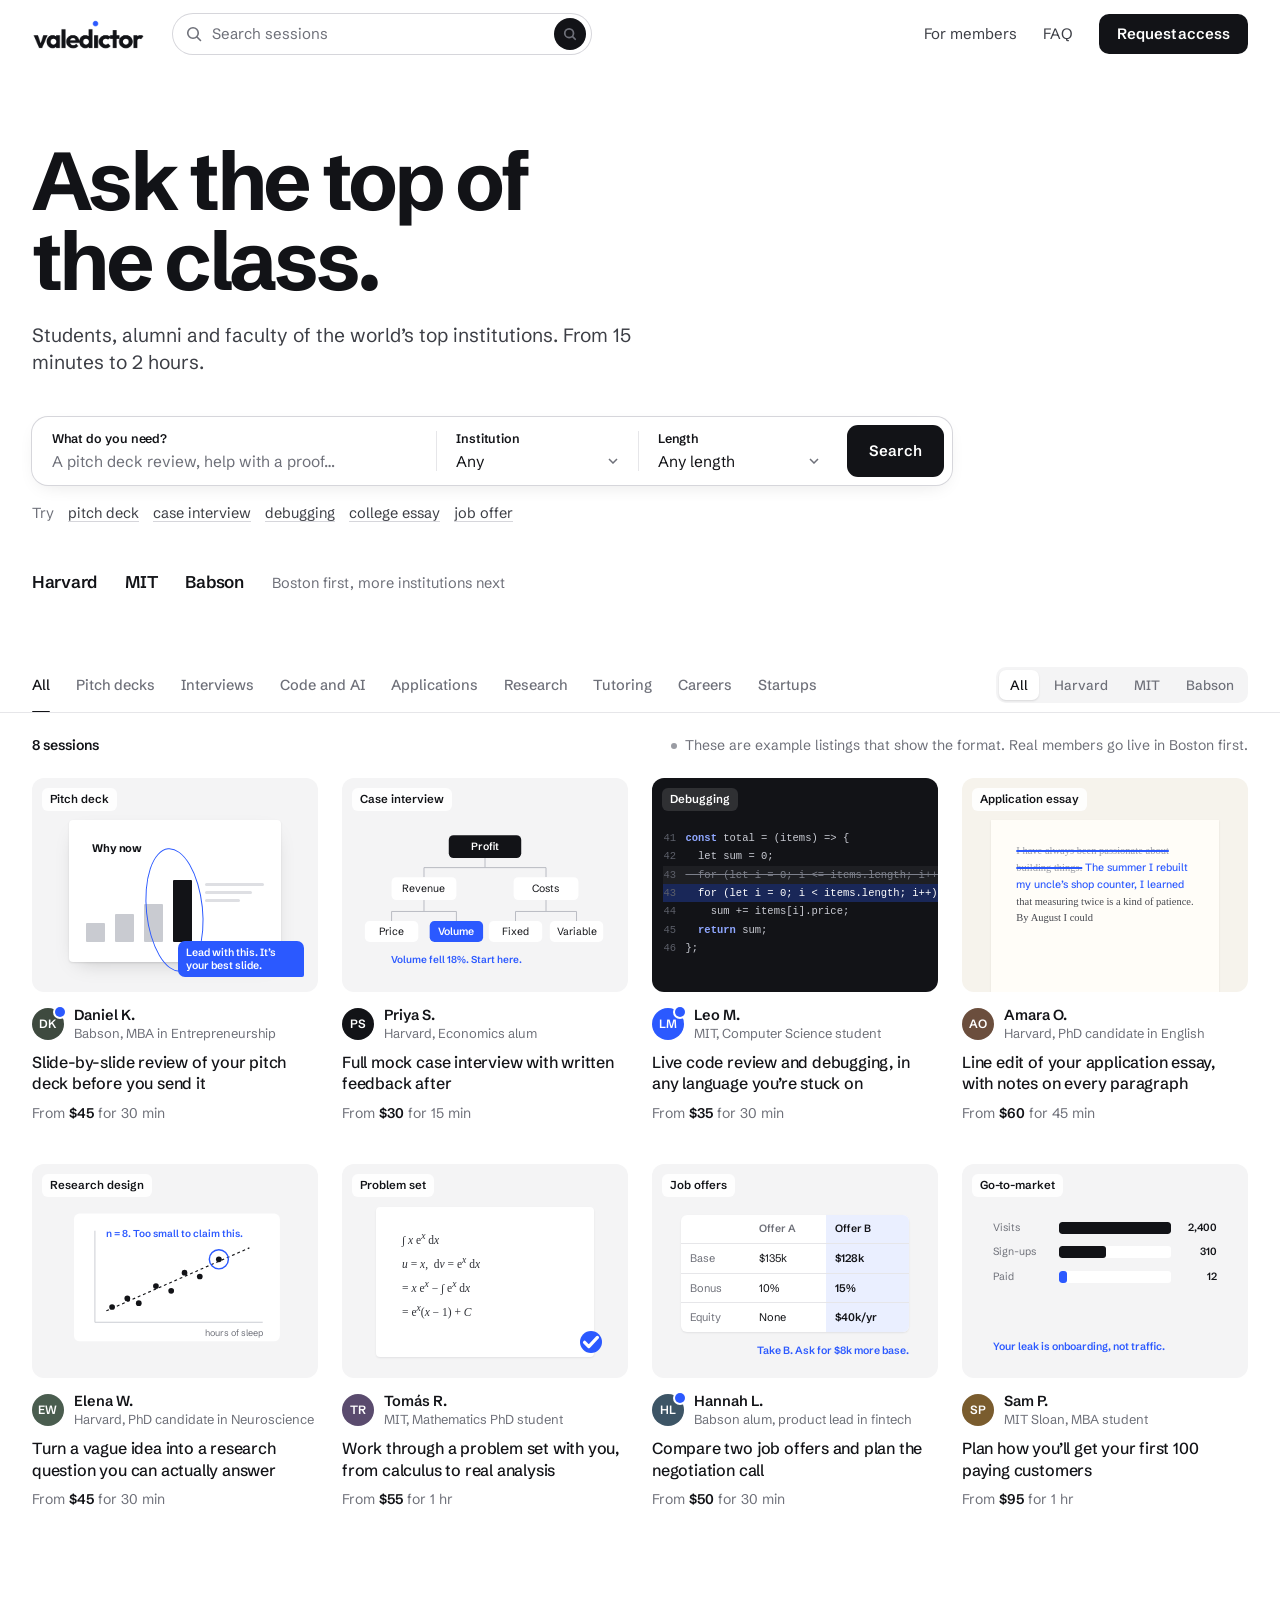
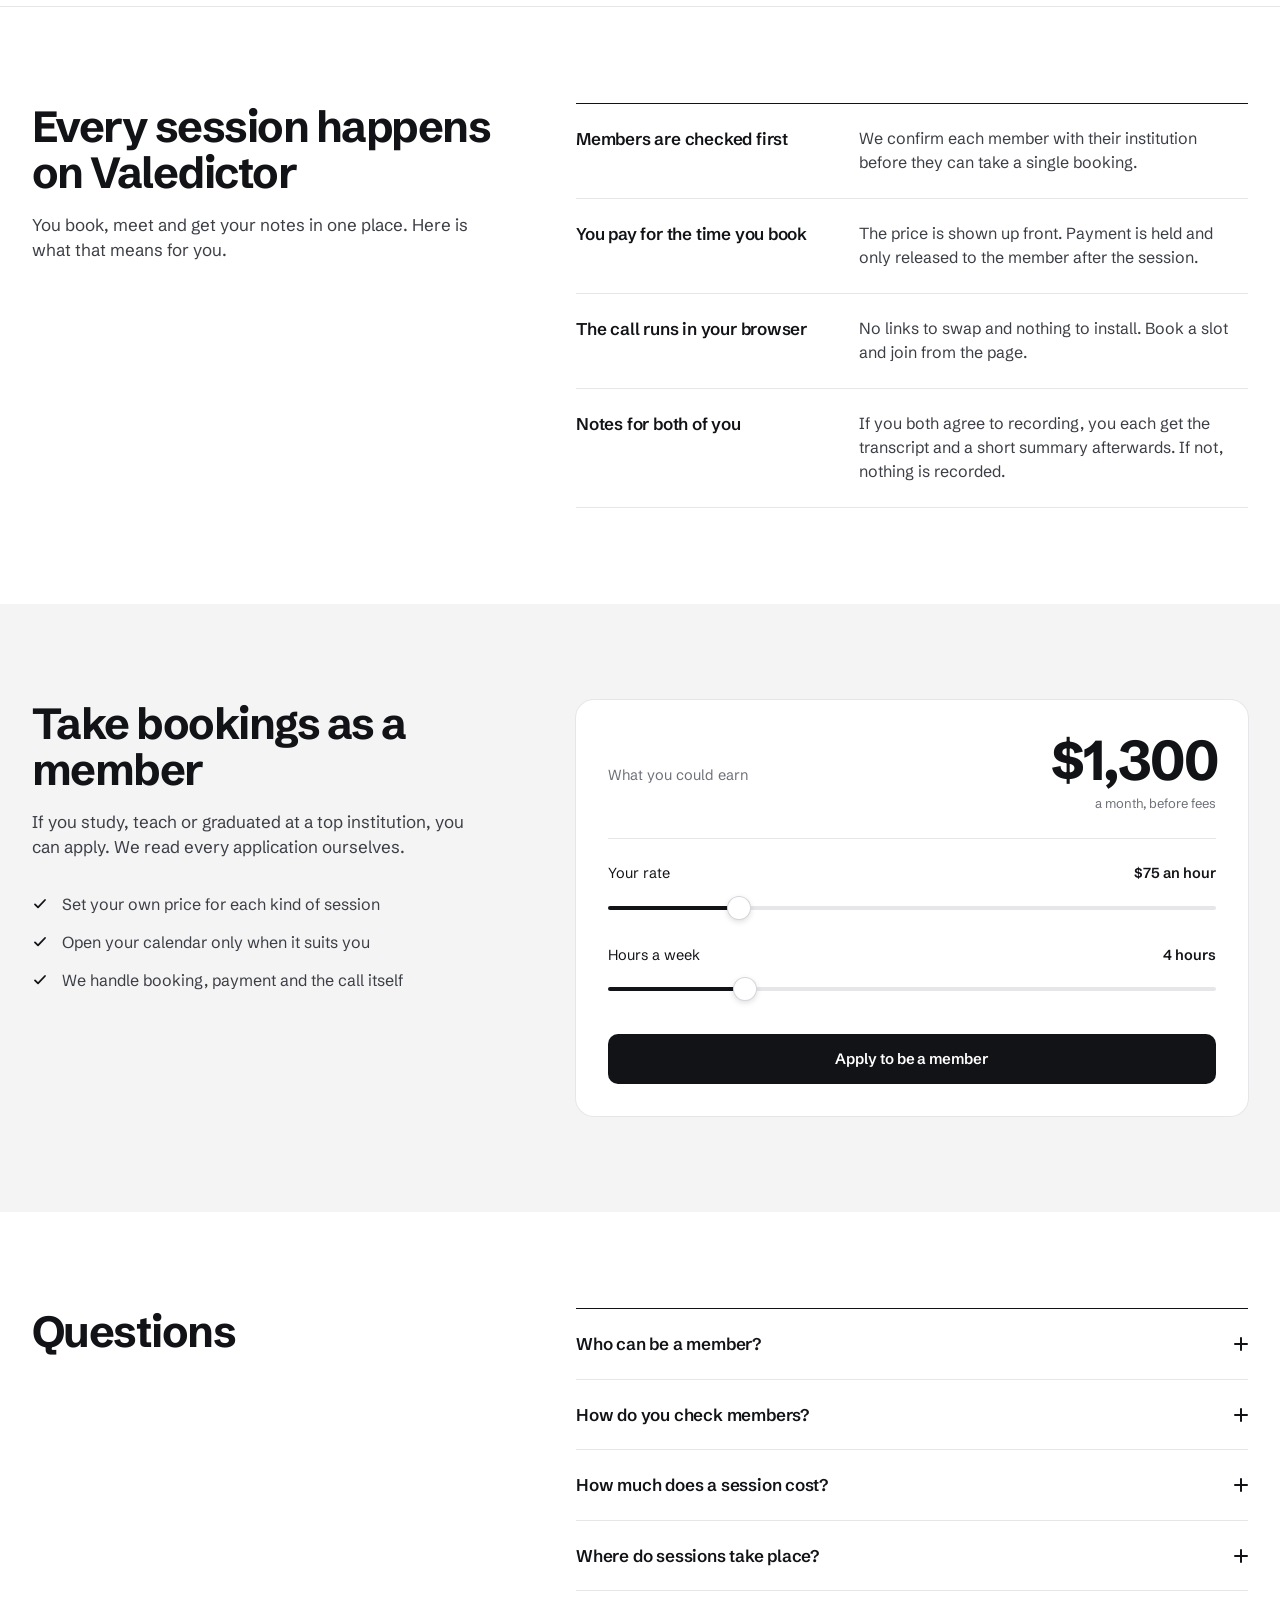
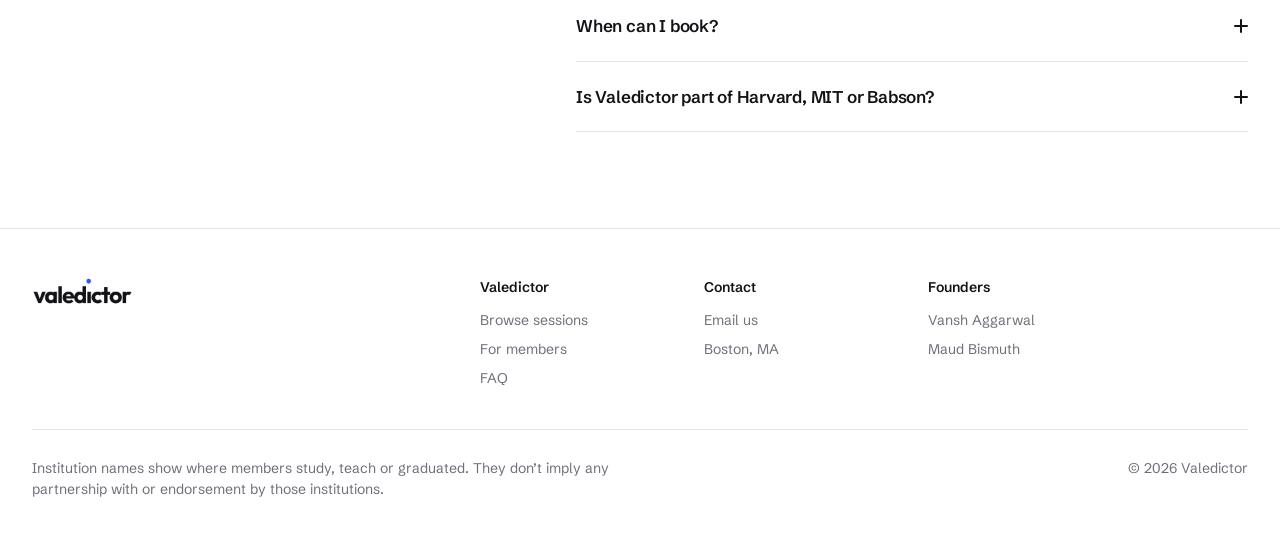
==== index.html @ 701077bb "web: v6 product-style marketplace homepage (not published) Co-Authored-By: Claude Opus 5.5 <noreply@" ====
<!doctype html>
<html lang="en">
<head>
<meta charset="utf-8">
<meta name="viewport" content="width=device-width, initial-scale=1">
<title>Valedictor: Ask the top of the class.</title>
<meta name="description" content="Book short sessions with verified students, alumni and faculty of the world's top institutions. From 15 minutes to 2 hours. Opening in Boston first.">
<meta name="theme-color" content="#FFFFFF">
<meta property="og:title" content="Valedictor: Ask the top of the class.">
<meta property="og:description" content="Students, alumni and faculty of the world's top institutions. From 15 minutes to 2 hours.">
<link rel="icon" href="favicon.svg" type="image/svg+xml">
<link rel="icon" href="favicon-32.png" sizes="32x32" type="image/png">
<link rel="apple-touch-icon" href="apple-touch-icon.png">
<link rel="preconnect" href="https://fonts.googleapis.com">
<link rel="preconnect" href="https://fonts.gstatic.com" crossorigin>
<link href="https://fonts.googleapis.com/css2?family=Schibsted+Grotesk:wght@400;500;600;700&display=swap" rel="stylesheet">
<style>
:root {
  --ink: #121317;
  --ink-2: #3C3E45;
  --muted: #6E7079;
  --faint: #9A9CA3;
  --line: #E6E6E9;
  --line-2: #D6D6DB;
  --surface: #F4F4F5;
  --paper: #F6F3EC;
  --blue: #2B59FF;
  --blue-soft: #EAEFFF;
  --white: #FFFFFF;
  --pad: 32px;
  --max: 1280px;
}
*, *::before, *::after { box-sizing: border-box; }
* { margin: 0; padding: 0; }
html { -webkit-text-size-adjust: 100%; }
body {
  background: var(--white); color: var(--ink);
  font-family: 'Schibsted Grotesk', system-ui, -apple-system, sans-serif;
  font-size: 16px; line-height: 1.5;
  -webkit-font-smoothing: antialiased; text-rendering: optimizeLegibility;
}
a { color: inherit; text-decoration: none; }
button, input, select, textarea { font: inherit; color: inherit; }
button { cursor: pointer; background: none; border: 0; }
img { display: block; max-width: 100%; }
::selection { background: var(--blue); color: #fff; }
:focus-visible { outline: 2px solid var(--blue); outline-offset: 2px; border-radius: 6px; }
.wrap { max-width: var(--max); margin: 0 auto; padding: 0 var(--pad); }
.sr { position: absolute; width: 1px; height: 1px; overflow: hidden; clip: rect(0 0 0 0); white-space: nowrap; }

/* buttons */
.btn {
  display: inline-flex; align-items: center; justify-content: center; gap: 8px;
  height: 44px; padding: 0 18px; border-radius: 10px;
  background: var(--ink); color: #fff; font-weight: 600; font-size: 15px; letter-spacing: -.005em;
  transition: background-color .15s;
}
.btn:hover { background: #2A2C33; }
.btn.blue { background: var(--blue); }
.btn.blue:hover { background: #1F4AE8; }
.btn.quiet { background: transparent; color: var(--ink); box-shadow: inset 0 0 0 1px var(--line-2); }
.btn.quiet:hover { background: var(--surface); }
.link { text-decoration: underline; text-decoration-color: var(--line-2); text-underline-offset: 3px; }
.link:hover { text-decoration-color: currentColor; }

/* header */
.top { position: sticky; top: 0; z-index: 20; background: rgba(255,255,255,.94); backdrop-filter: saturate(1.4) blur(12px); -webkit-backdrop-filter: saturate(1.4) blur(12px); border-bottom: 1px solid transparent; transition: border-color .2s; }
.top.lined { border-bottom-color: var(--line); }
.top .wrap { height: 68px; display: flex; align-items: center; gap: 28px; }
.logo { display: block; flex: none; width: 112px; height: 31px; background: url(logo.png) left center / contain no-repeat; }
.mini {
  flex: 1; max-width: 420px; height: 42px; display: flex; align-items: center; gap: 10px;
  padding: 0 6px 0 14px; border-radius: 999px; box-shadow: inset 0 0 0 1px var(--line-2);
  opacity: 0; visibility: hidden; transform: translateY(-4px); transition: opacity .2s, transform .2s, visibility .2s;
}
.top.searching .mini { opacity: 1; visibility: visible; transform: none; }
.mini svg { flex: none; color: var(--muted); }
.mini input { flex: 1; min-width: 0; border: 0; outline: 0; background: transparent; font-size: 15px; }
.mini input::placeholder { color: var(--muted); }
.mini button { width: 32px; height: 32px; border-radius: 50%; background: var(--ink); color: #fff; display: grid; place-items: center; flex: none; }
.top nav { margin-left: auto; display: flex; align-items: center; gap: 26px; font-size: 15px; color: var(--ink-2); }
.top nav a:not(.btn):hover { color: var(--ink); }
.top nav .btn { height: 40px; }

/* hero */
.hero { padding: 72px 0 56px; }
h1 {
  font-weight: 700; font-size: clamp(44px, 6.4vw, 88px); line-height: .98; letter-spacing: -.045em;
  max-width: 12ch;
}
.desc { margin-top: 20px; font-size: clamp(17px, 1.5vw, 20px); line-height: 1.45; color: var(--ink-2); max-width: 34em; }
.finder {
  margin-top: 40px; max-width: 920px; display: grid; grid-template-columns: minmax(0, 1.6fr) minmax(0, .8fr) minmax(0, .8fr) auto;
  align-items: stretch; border-radius: 16px; background: var(--white);
  box-shadow: 0 0 0 1px var(--line-2), 0 6px 20px -8px rgba(18,19,23,.14);
}
.finder label { display: block; padding: 13px 20px 12px; position: relative; cursor: text; }
.finder label + label::before { content: ""; position: absolute; left: 0; top: 14px; bottom: 14px; width: 1px; background: var(--line); }
.finder label span { display: block; font-size: 12.5px; font-weight: 600; color: var(--ink); letter-spacing: -.003em; }
.finder input, .finder select {
  display: block; width: 100%; border: 0; outline: 0; background: transparent; font-size: 15.5px; padding: 1px 0 0; color: var(--ink);
  -webkit-appearance: none; appearance: none;
}
.finder input::placeholder { color: var(--muted); }
.finder select { cursor: pointer; padding-right: 18px; background: url("data:image/svg+xml,%3Csvg xmlns='http://www.w3.org/2000/svg' width='10' height='6'%3E%3Cpath d='M1 1l4 4 4-4' fill='none' stroke='%236E7079' stroke-width='1.5'/%3E%3C/svg%3E") right center no-repeat; }
.finder label:focus-within { background: var(--surface); border-radius: 14px; }
.finder label:focus-within::before, .finder label:focus-within + label::before { opacity: 0; }
.finder .go { margin: 8px; height: auto; min-height: 48px; padding: 0 22px; border-radius: 11px; }
.try { margin-top: 18px; font-size: 14.5px; color: var(--muted); display: flex; flex-wrap: wrap; gap: 4px 14px; }
.try button { color: var(--ink-2); text-decoration: underline; text-decoration-color: var(--line-2); text-underline-offset: 3px; }
.try button:hover { color: var(--ink); text-decoration-color: currentColor; }
.where { margin-top: 44px; display: flex; flex-wrap: wrap; align-items: baseline; gap: 6px 28px; font-size: 14.5px; color: var(--muted); }
.where b { font-weight: 600; font-size: 17px; color: var(--ink); letter-spacing: -.015em; }

/* browse */
.browse { padding: 8px 0 96px; scroll-margin-top: 68px; }
.tabsbar { position: sticky; top: 68px; z-index: 10; background: rgba(255,255,255,.94); backdrop-filter: blur(12px); -webkit-backdrop-filter: blur(12px); border-bottom: 1px solid var(--line); }
.tabsbar .wrap { display: flex; align-items: center; gap: 24px; }
.tabs { display: flex; gap: 26px; overflow-x: auto; scrollbar-width: none; flex: 1; min-width: 0; }
.tabs::-webkit-scrollbar { display: none; }
.tab { position: relative; flex: none; padding: 16px 0 15px; font-size: 14.5px; font-weight: 500; color: var(--muted); white-space: nowrap; }
.tab:hover { color: var(--ink); }
.tab[aria-selected="true"] { color: var(--ink); }
.tab[aria-selected="true"]::after { content: ""; position: absolute; left: 0; right: 0; bottom: -1px; height: 2px; background: var(--ink); border-radius: 2px; }
.inst { flex: none; display: flex; gap: 4px; padding: 3px; border-radius: 10px; background: var(--surface); }
.inst button { padding: 5px 11px; border-radius: 7px; font-size: 13.5px; font-weight: 500; color: var(--muted); }
.inst button[aria-pressed="true"] { background: var(--white); color: var(--ink); box-shadow: 0 1px 2px rgba(18,19,23,.12); }
.status { display: flex; align-items: center; justify-content: space-between; gap: 16px; padding: 22px 0 22px; font-size: 14px; color: var(--muted); }
.status strong { color: var(--ink); font-weight: 600; }
.status .clear { margin-left: 8px; }
.note { display: flex; align-items: flex-start; gap: 8px; }
.note::before { content: ""; width: 6px; height: 6px; margin-top: .58em; border-radius: 50%; background: var(--faint); flex: none; }

.grid { display: grid; grid-template-columns: repeat(4, minmax(0, 1fr)); gap: 40px 24px; }
.card { display: block; text-align: left; width: 100%; }
.card[hidden] { display: none; }
.card .th { transition: transform .25s cubic-bezier(.2,.7,.2,1); }
.card:hover .th { transform: translateY(-2px); }
.card .meta { margin-top: 14px; display: flex; gap: 10px; align-items: center; }
.av { width: 32px; height: 32px; border-radius: 50%; flex: none; display: grid; place-items: center; font-size: 12px; font-weight: 600; color: #fff; letter-spacing: .01em; position: relative; }
.av.open::after { content: ""; position: absolute; right: -1px; top: -1px; width: 10px; height: 10px; border-radius: 50%; background: var(--blue); box-shadow: 0 0 0 2px #fff; }
.who { min-width: 0; line-height: 1.3; }
.who b { display: block; font-size: 14.5px; font-weight: 600; }
.who span { display: block; font-size: 13px; color: var(--muted); white-space: nowrap; overflow: hidden; text-overflow: ellipsis; }
.card h3 { margin-top: 10px; font-size: 16px; font-weight: 500; line-height: 1.35; letter-spacing: -.012em; }
.card .price { margin-top: 8px; font-size: 14px; color: var(--muted); }
.card .price b { color: var(--ink); font-weight: 600; }
.empty { grid-column: 1 / -1; padding: 56px 0; border-top: 1px solid var(--line); max-width: 560px; }
.empty h3 { font-size: 20px; font-weight: 600; letter-spacing: -.02em; }
.empty p { margin-top: 8px; color: var(--muted); }
.empty .btn { margin-top: 20px; }

/* thumbnails: miniature work samples */
.th { position: relative; aspect-ratio: 4 / 3; border-radius: 12px; overflow: hidden; background: var(--surface); }
.th .lbl { position: absolute; left: 10px; top: 10px; z-index: 2; font-size: 11.5px; font-weight: 600; color: var(--ink); background: rgba(255,255,255,.92); padding: 3px 8px; border-radius: 6px; }
.th .lbl.dark { background: rgba(255,255,255,.12); color: #fff; }
.th svg { position: absolute; inset: 0; width: 100%; height: 100%; }
.mark { color: var(--blue); }
/* deck */
.deck .slide { position: absolute; left: 13%; right: 13%; top: 20%; bottom: 14%; background: #fff; border-radius: 4px; box-shadow: 0 1px 2px rgba(18,19,23,.1), 0 8px 20px -10px rgba(18,19,23,.25); padding: 7% 8%; }
.deck .slide i { display: block; font-style: normal; font-weight: 700; font-size: 11px; letter-spacing: -.01em; }
.deck .bars { position: absolute; left: 8%; right: 42%; bottom: 14%; top: 42%; display: flex; align-items: flex-end; gap: 9%; }
.deck .bars span { flex: 1; background: #C9CBD1; border-radius: 1px; }
.deck .bars span:last-child { background: var(--ink); }
.deck .lines { position: absolute; right: 8%; width: 28%; top: 44%; display: grid; gap: 5px; }
.deck .lines span { height: 3px; background: #DEDFE3; border-radius: 2px; }
.deck .ring { position: absolute; right: 40%; bottom: 9%; width: 20%; height: 58%; border: 1.5px solid var(--blue); border-radius: 50%; transform: rotate(-6deg); }
.deck .bub { position: absolute; right: 5%; bottom: 7%; background: var(--blue); color: #fff; font-size: 10.5px; font-weight: 600; line-height: 1.25; padding: 5px 8px; border-radius: 7px 7px 2px 7px; max-width: 44%; }
/* code */
.code { background: var(--ink); }
.code pre { position: absolute; left: 0; right: 0; top: 24%; font: 500 10.5px/1.75 ui-monospace, 'SF Mono', Menlo, monospace; color: #C9CBD3; padding: 0 0 0 4%; white-space: pre; overflow: hidden; }
.code pre span { display: block; padding-right: 8px; }
.code pre em { font-style: normal; color: #5C5F69; display: inline-block; width: 22px; }
.code .del { background: rgba(255,255,255,.05); color: #7D808B; text-decoration: line-through; text-decoration-color: #7D808B; }
.code .add { background: rgba(43,89,255,.28); color: #fff; }
.code .k { color: #8FA7FF; }
/* essay */
.essay { background: var(--paper); }
.essay .pg { position: absolute; left: 10%; right: 10%; top: 20%; bottom: -4%; background: #fffdf8; box-shadow: 0 1px 2px rgba(18,19,23,.08); padding: 8% 9%; font-family: Georgia, 'Times New Roman', serif; font-size: 10.5px; line-height: 1.6; color: #45474E; }
.essay s { color: #9A9CA3; text-decoration-color: var(--blue); text-decoration-thickness: 1.5px; }
.essay ins { text-decoration: none; color: var(--blue); font-family: 'Schibsted Grotesk', sans-serif; font-weight: 500; }
/* math */
.math .pg { position: absolute; left: 12%; right: 12%; top: 20%; bottom: 10%; background: #fff; border-radius: 4px; box-shadow: 0 1px 2px rgba(18,19,23,.08); padding: 7% 9%; font-family: Georgia, serif; font-size: 11.5px; line-height: 1.85; color: #2E3036; }
.math .pg i { font-style: italic; }
.math .ok { position: absolute; right: 9%; bottom: 12%; width: 22px; height: 22px; border-radius: 50%; background: var(--blue); display: grid; place-items: center; }
/* offer table */
.offer table { position: absolute; left: 10%; width: 80%; top: 24%; border-collapse: collapse; font-size: 11px; background: #fff; border-radius: 6px; overflow: hidden; box-shadow: 0 1px 2px rgba(18,19,23,.08); }
.offer th, .offer td { padding: 6px 9px; text-align: left; border-bottom: 1px solid var(--line); }
.offer th { font-weight: 600; color: var(--muted); font-size: 10.5px; }
.offer td:first-child { color: var(--muted); }
.offer .hi { background: var(--blue-soft); color: var(--ink); font-weight: 600; }
.offer tr:last-child td { border-bottom: 0; }
.offer .tip { position: absolute; right: 10%; bottom: 9%; font-size: 10.5px; font-weight: 600; color: var(--blue); }
/* funnel */
.funnel .rows { position: absolute; left: 11%; right: 11%; top: 26%; display: grid; gap: 9px; }
.funnel .row { display: grid; grid-template-columns: 58px 1fr 38px; align-items: center; gap: 8px; font-size: 10.5px; color: var(--muted); }
.funnel .row div { height: 12px; background: #fff; border-radius: 3px; position: relative; overflow: hidden; }
.funnel .row div::after { content: ""; position: absolute; inset: 0 auto 0 0; width: var(--w); background: var(--ink); border-radius: 3px; }
.funnel .row.weak div::after { background: var(--blue); }
.funnel .row b { color: var(--ink); font-weight: 600; text-align: right; }
.funnel .tip { position: absolute; left: 11%; bottom: 11%; font-size: 10.5px; font-weight: 600; color: var(--blue); }

/* facts */
.facts { border-top: 1px solid var(--line); padding: 96px 0; }
.split { display: grid; grid-template-columns: minmax(0, 5fr) minmax(0, 7fr); gap: 64px; }
h2 { font-size: clamp(30px, 3.4vw, 44px); line-height: 1.06; letter-spacing: -.035em; font-weight: 700; }
.split > div > p { margin-top: 16px; color: var(--ink-2); max-width: 26em; font-size: 17px; }
dl.list { border-top: 1px solid var(--ink); }
dl.list > div { display: grid; grid-template-columns: minmax(0, 2fr) minmax(0, 3fr); gap: 24px; padding: 22px 0 24px; border-bottom: 1px solid var(--line); }
dl.list dt { font-weight: 600; font-size: 17px; letter-spacing: -.012em; }
dl.list dd { color: var(--ink-2); }

/* members */
.members { background: var(--surface); padding: 96px 0; scroll-margin-top: 68px; }
.calc { background: var(--white); border-radius: 18px; padding: 32px; box-shadow: 0 0 0 1px var(--line); }
.calc .out { display: flex; align-items: baseline; justify-content: space-between; gap: 16px; padding-bottom: 24px; border-bottom: 1px solid var(--line); }
.calc .out span { color: var(--muted); font-size: 14.5px; }
.calc .out output { font-size: clamp(40px, 4.4vw, 56px); font-weight: 700; letter-spacing: -.045em; line-height: 1; }
.calc .out small { display: block; text-align: right; color: var(--muted); font-size: 13px; margin-top: 6px; }
.rng { padding-top: 24px; }
.rng + .rng { padding-top: 20px; }
.rng .h { display: flex; justify-content: space-between; font-size: 14.5px; margin-bottom: 12px; }
.rng .h b { font-weight: 600; }
input[type=range] { -webkit-appearance: none; appearance: none; width: 100%; height: 22px; background: transparent; cursor: pointer; }
input[type=range]::-webkit-slider-runnable-track { height: 4px; border-radius: 2px; background: linear-gradient(var(--ink), var(--ink)) 0 / var(--p, 50%) 100% no-repeat, var(--line); }
input[type=range]::-moz-range-track { height: 4px; border-radius: 2px; background: var(--line); }
input[type=range]::-moz-range-progress { height: 4px; border-radius: 2px; background: var(--ink); }
input[type=range]::-webkit-slider-thumb { -webkit-appearance: none; width: 22px; height: 22px; margin-top: -9px; border-radius: 50%; background: #fff; box-shadow: 0 0 0 1px var(--line-2), 0 2px 6px rgba(18,19,23,.18); }
input[type=range]::-moz-range-thumb { width: 22px; height: 22px; border: 0; border-radius: 50%; background: #fff; box-shadow: 0 0 0 1px var(--line-2), 0 2px 6px rgba(18,19,23,.18); }
.calc .btn { margin-top: 28px; width: 100%; height: 50px; }
.who-can { margin-top: 32px; display: grid; gap: 14px; max-width: 30em; }
.who-can li { list-style: none; display: grid; grid-template-columns: 18px 1fr; gap: 12px; color: var(--ink-2); }
.who-can svg { margin-top: 4px; color: var(--ink); }

/* faq */
.faq { padding: 96px 0; scroll-margin-top: 68px; }
.qs { border-top: 1px solid var(--ink); }
.qs details { border-bottom: 1px solid var(--line); }
.qs summary { list-style: none; cursor: pointer; display: flex; justify-content: space-between; align-items: center; gap: 24px; padding: 22px 0; font-weight: 600; font-size: 17px; letter-spacing: -.012em; }
.qs summary::-webkit-details-marker { display: none; }
.qs summary i { flex: none; width: 14px; height: 14px; position: relative; }
.qs summary i::before, .qs summary i::after { content: ""; position: absolute; left: 0; right: 0; top: 6px; height: 2px; background: var(--ink); border-radius: 1px; transition: transform .2s; }
.qs summary i::after { transform: rotate(90deg); }
.qs details[open] summary i::after { transform: rotate(0); }
.qs details p { padding: 0 48px 24px 0; color: var(--ink-2); max-width: 40em; }

/* footer */
footer { border-top: 1px solid var(--line); padding: 48px 0 56px; font-size: 14px; color: var(--muted); }
footer .wrap { display: grid; grid-template-columns: minmax(0, 1.3fr) repeat(2, minmax(0, .6fr)) minmax(0, 1fr); gap: 32px; }
footer .logo { width: 100px; height: 28px; }
footer h4 { font-size: 14px; font-weight: 600; color: var(--ink); margin-bottom: 12px; }
footer ul { list-style: none; display: grid; gap: 8px; }
footer a:hover { color: var(--ink); }
footer .legal { grid-column: 1 / -1; padding-top: 28px; margin-top: 8px; border-top: 1px solid var(--line); display: flex; justify-content: space-between; gap: 24px; flex-wrap: wrap; }
footer .legal p { max-width: 46em; }

/* sheet */
.scrim { position: fixed; inset: 0; z-index: 40; background: rgba(18,19,23,.36); opacity: 0; visibility: hidden; transition: opacity .25s, visibility .25s; }
.scrim.on { opacity: 1; visibility: visible; }
.sheet {
  position: fixed; z-index: 41; top: 0; right: 0; bottom: 0; width: min(500px, 100%); background: #fff;
  display: flex; flex-direction: column; transform: translateX(100%); visibility: hidden;
  transition: transform .34s cubic-bezier(.2,.8,.2,1), visibility .34s; box-shadow: -20px 0 60px -30px rgba(18,19,23,.35);
}
.sheet.on { transform: none; visibility: visible; }
.sheet .bar { display: flex; align-items: center; justify-content: space-between; height: 60px; padding: 0 16px 0 24px; border-bottom: 1px solid var(--line); flex: none; font-size: 14px; color: var(--muted); }
.x { width: 36px; height: 36px; border-radius: 50%; display: grid; place-items: center; color: var(--ink); }
.x:hover { background: var(--surface); }
.sheet .body { flex: 1; overflow-y: auto; padding: 24px; overscroll-behavior: contain; }
.sheet .th { border-radius: 12px; }
.sheet h3 { margin-top: 22px; font-size: 23px; line-height: 1.2; letter-spacing: -.025em; font-weight: 700; }
.sheet .meta { margin-top: 16px; display: flex; gap: 12px; align-items: center; }
.sheet .meta .av { width: 40px; height: 40px; font-size: 13.5px; }
.sheet .who span { white-space: normal; }
.sheet .who .live { color: var(--blue); font-weight: 500; }
.sheet .foot .btn { white-space: nowrap; flex: none; }
.sheet .bio { margin-top: 16px; color: var(--ink-2); }
.sheet h4 { margin-top: 28px; margin-bottom: 10px; font-size: 14.5px; font-weight: 600; }
.opts { display: grid; gap: 8px; }
.opt { display: grid; grid-template-columns: 1fr auto; align-items: center; gap: 12px; padding: 13px 16px; border-radius: 12px; box-shadow: inset 0 0 0 1px var(--line-2); cursor: pointer; }
.opt input { position: absolute; opacity: 0; pointer-events: none; }
.opt span small { display: block; color: var(--muted); font-size: 13px; }
.opt b { font-weight: 600; }
.opt:has(input:checked) { box-shadow: inset 0 0 0 2px var(--ink); }
.opt:has(input:focus-visible) { outline: 2px solid var(--blue); outline-offset: 2px; }
.days { display: grid; grid-template-columns: repeat(5, minmax(0, 1fr)); gap: 6px; }
.day { padding: 9px 0 8px; border-radius: 10px; text-align: center; box-shadow: inset 0 0 0 1px var(--line); line-height: 1.2; }
.day small { display: block; font-size: 12px; color: var(--muted); }
.day b { font-size: 16px; font-weight: 600; }
.day[aria-pressed="true"] { background: var(--ink); color: #fff; box-shadow: none; }
.day[aria-pressed="true"] small { color: rgba(255,255,255,.7); }
.times { margin-top: 8px; display: flex; flex-wrap: wrap; gap: 6px; }
.time { padding: 8px 12px; border-radius: 9px; font-size: 14px; box-shadow: inset 0 0 0 1px var(--line); }
.time[aria-pressed="true"] { box-shadow: inset 0 0 0 2px var(--ink); font-weight: 600; }
.sheet .foot { flex: none; border-top: 1px solid var(--line); padding: 16px 24px 20px; display: flex; align-items: center; justify-content: space-between; gap: 16px; }
.sheet .foot div { font-size: 13.5px; color: var(--muted); line-height: 1.35; }
.sheet .foot div b { display: block; color: var(--ink); font-size: 16px; font-weight: 600; }
.sheet .foot .btn { height: 48px; padding: 0 22px; }
.sheet .fine { margin-top: 24px; padding: 14px 16px; border-radius: 12px; background: var(--surface); font-size: 13.5px; color: var(--ink-2); }

/* request dialog */
dialog.req { margin: auto; width: min(520px, calc(100% - 32px)); max-height: calc(100% - 32px); border: 0; border-radius: 20px; padding: 0; color: var(--ink); box-shadow: 0 30px 80px -20px rgba(18,19,23,.45); }
dialog.req::backdrop { background: rgba(18,19,23,.4); }
dialog.req form { padding: 28px; }
dialog.req .hd { display: flex; justify-content: space-between; align-items: start; gap: 16px; }
dialog.req h2 { font-size: 26px; letter-spacing: -.03em; }
dialog.req .sub { margin-top: 8px; color: var(--ink-2); font-size: 15px; }
.seg { margin-top: 22px; display: grid; grid-template-columns: 1fr 1fr; padding: 4px; border-radius: 12px; background: var(--surface); }
.seg label { cursor: pointer; }
.seg input { position: absolute; opacity: 0; pointer-events: none; }
.seg span { display: block; text-align: center; padding: 9px 8px; border-radius: 9px; font-size: 14.5px; font-weight: 500; color: var(--muted); }
.seg input:checked + span { background: #fff; color: var(--ink); box-shadow: 0 1px 2px rgba(18,19,23,.12); }
.seg input:focus-visible + span { outline: 2px solid var(--blue); }
.fields { margin-top: 18px; display: grid; grid-template-columns: 1fr 1fr; gap: 14px; }
.field.full { grid-column: 1 / -1; }
.field span { display: block; font-size: 13.5px; font-weight: 500; margin-bottom: 6px; }
.field span small { color: var(--muted); font-weight: 400; font-size: 13px; }
.field input, .field textarea { width: 100%; border: 0; border-radius: 10px; padding: 11px 13px; font-size: 16px; outline: 0; box-shadow: inset 0 0 0 1px var(--line-2); background: #fff; transition: box-shadow .15s; }
.field textarea { min-height: 92px; resize: vertical; }
.field input:focus, .field textarea:focus { box-shadow: inset 0 0 0 2px var(--ink); }
.field[hidden] { display: none; }
dialog.req .btn.send { margin-top: 20px; width: 100%; height: 50px; }
dialog.req .fine { margin-top: 12px; text-align: center; font-size: 13.5px; color: var(--muted); }
dialog.req .done { padding: 8px 0 4px; }
dialog.req .done p { margin-top: 8px; color: var(--ink-2); }
dialog.req .done .btn { margin-top: 20px; }

/* responsive */
@media (max-width: 1100px) {
  .grid { grid-template-columns: repeat(3, minmax(0, 1fr)); }
  .split { grid-template-columns: 1fr; gap: 40px; }
  footer .wrap { grid-template-columns: 1fr 1fr; }
}
@media (max-width: 860px) {
  .top nav .hide-s { display: none; }
  .mini { display: none; }
  .finder { grid-template-columns: 1fr 1fr; }
  .finder label:first-child { grid-column: 1 / -1; border-bottom: 1px solid var(--line); }
  .finder label:nth-child(2)::before { display: none; }
  .finder .go { grid-column: 1 / -1; margin: 0 8px 8px; }
  .grid { grid-template-columns: repeat(2, minmax(0, 1fr)); gap: 32px 18px; }
  .inst { display: none; }
}
@media (max-width: 560px) {
  :root { --pad: 20px; }
  .top .wrap { height: 60px; }
  .tabsbar { top: 60px; }
  .logo { width: 100px; height: 28px; }
  .hero { padding: 44px 0 36px; }
  h1 { font-size: 46px; }
  .finder { margin-top: 30px; }
  .where { margin-top: 32px; gap: 4px 20px; }
  .grid { grid-template-columns: 1fr; gap: 36px; }
  .status { flex-direction: column; align-items: flex-start; gap: 6px; }
  .facts, .members, .faq { padding: 64px 0; }
  dl.list > div { grid-template-columns: 1fr; gap: 6px; }
  .calc { padding: 22px; }
  .qs details p { padding-right: 0; }
  footer .wrap { grid-template-columns: 1fr 1fr; }
  footer .brand { grid-column: 1 / -1; }
  .fields { grid-template-columns: 1fr; }
  dialog.req form { padding: 22px; }
  .sheet .body { padding: 20px; }
  .sheet .foot { padding: 14px 20px 18px; }
}
@media (prefers-reduced-motion: reduce) {
  *, *::before, *::after { transition-duration: .01ms !important; scroll-behavior: auto !important; }
}
</style>
</head>
<body>

<header class="top" id="top">
  <div class="wrap">
    <a href="./" class="logo" aria-label="Valedictor home"></a>
    <form class="mini" id="mini" role="search">
      <svg width="16" height="16" viewBox="0 0 16 16" aria-hidden="true"><circle cx="7" cy="7" r="5.25" fill="none" stroke="currentColor" stroke-width="1.6"/><path d="M11 11l3.5 3.5" stroke="currentColor" stroke-width="1.6" stroke-linecap="round"/></svg>
      <input id="mq" placeholder="Search sessions" aria-label="Search sessions">
      <button type="submit" aria-label="Search"><svg width="14" height="14" viewBox="0 0 16 16" aria-hidden="true"><circle cx="7" cy="7" r="5" fill="none" stroke="currentColor" stroke-width="2"/><path d="M11 11l3 3" stroke="currentColor" stroke-width="2" stroke-linecap="round"/></svg></button>
    </form>
    <nav>
      <a class="hide-s" href="#members">For members</a>
      <a class="hide-s" href="#faq">FAQ</a>
      <button class="btn" type="button" data-request>Request access</button>
    </nav>
  </div>
</header>

<main>
  <section class="hero">
    <div class="wrap">
      <h1>Ask the top of the class.</h1>
      <p class="desc">Students, alumni and faculty of the world’s top institutions. From 15 minutes to 2 hours.</p>

      <form class="finder" id="finder" role="search">
        <label><span>What do you need?</span><input id="q" placeholder="A pitch deck review, help with a proof…" autocomplete="off"></label>
        <label><span>Institution</span>
          <select id="fi"><option value="">Any</option><option>Harvard</option><option>MIT</option><option>Babson</option></select>
        </label>
        <label><span>Length</span>
          <select id="fl"><option value="">Any length</option><option value="short">Up to 30 min</option><option value="hour">About an hour</option><option value="long">2 hours</option></select>
        </label>
        <button class="btn go" type="submit">Search</button>
      </form>

      <div class="try">Try
        <button type="button">pitch deck</button>
        <button type="button">case interview</button>
        <button type="button">debugging</button>
        <button type="button">college essay</button>
        <button type="button">job offer</button>
      </div>

      <div class="where"><b>Harvard</b><b>MIT</b><b>Babson</b><span>Boston first, more institutions next</span></div>
    </div>
  </section>

  <section class="browse" id="browse" aria-label="Browse sessions">
    <div class="tabsbar">
      <div class="wrap">
        <div class="tabs" role="tablist" aria-label="Categories">
          <button class="tab" role="tab" aria-selected="true" data-cat="">All</button>
          <button class="tab" role="tab" aria-selected="false" data-cat="pitch">Pitch decks</button>
          <button class="tab" role="tab" aria-selected="false" data-cat="interviews">Interviews</button>
          <button class="tab" role="tab" aria-selected="false" data-cat="code">Code and AI</button>
          <button class="tab" role="tab" aria-selected="false" data-cat="applications">Applications</button>
          <button class="tab" role="tab" aria-selected="false" data-cat="research">Research</button>
          <button class="tab" role="tab" aria-selected="false" data-cat="tutoring">Tutoring</button>
          <button class="tab" role="tab" aria-selected="false" data-cat="careers">Careers</button>
          <button class="tab" role="tab" aria-selected="false" data-cat="startups">Startups</button>
        </div>
        <div class="inst" role="group" aria-label="Institution">
          <button type="button" aria-pressed="true" data-inst="">All</button>
          <button type="button" aria-pressed="false" data-inst="Harvard">Harvard</button>
          <button type="button" aria-pressed="false" data-inst="MIT">MIT</button>
          <button type="button" aria-pressed="false" data-inst="Babson">Babson</button>
        </div>
      </div>
    </div>

    <div class="wrap">
      <div class="status">
        <div id="count" aria-live="polite"><strong>8 sessions</strong></div>
        <div class="note">These are example listings that show the format. Real members go live in Boston first.</div>
      </div>

      <div class="grid" id="grid">

        <button class="card" data-id="deck" data-cat="pitch startups" data-inst="Babson" data-len="short hour" data-k="pitch deck fundraising investor slides startup">
          <div class="th deck" aria-hidden="true">
            <span class="lbl">Pitch deck</span>
            <div class="slide"><i>Why now</i><div class="bars"><span style="height:30%"></span><span style="height:46%"></span><span style="height:62%"></span><span style="height:100%"></span></div><div class="lines"><span></span><span style="width:80%"></span><span style="width:60%"></span></div></div>
            <span class="ring"></span>
            <span class="bub">Lead with this. It’s your best slide.</span>
          </div>
          <div class="meta"><span class="av open" style="background:#3E4A3F">DK</span><div class="who"><b>Daniel K.</b><span>Babson, MBA in Entrepreneurship</span></div></div>
          <h3>Slide-by-slide review of your pitch deck before you send it</h3>
          <p class="price">From <b>$45</b> for 30 min</p>
        </button>

        <button class="card" data-id="case" data-cat="interviews careers" data-inst="Harvard" data-len="short hour long" data-k="case interview consulting mock interview mbb">
          <div class="th" aria-hidden="true">
            <span class="lbl">Case interview</span>
            <svg viewBox="0 0 300 225" font-family="Schibsted Grotesk, sans-serif" font-size="11">
              <g fill="none" stroke="#B7B9C0" stroke-width="1"><path d="M150 82v12M86 94h128M86 94v10M214 94v10M86 128v12M52 140h68M52 140v10M120 140v10M214 128v12M182 140h64M182 140v10M246 140v10"/></g>
              <rect x="112" y="60" width="76" height="24" rx="5" fill="#121317"/><text x="150" y="76" fill="#fff" text-anchor="middle" font-weight="600">Profit</text>
              <rect x="52" y="104" width="68" height="24" rx="5" fill="#fff"/><text x="86" y="120" text-anchor="middle" fill="#121317">Revenue</text>
              <rect x="180" y="104" width="68" height="24" rx="5" fill="#fff"/><text x="214" y="120" text-anchor="middle" fill="#121317">Costs</text>
              <rect x="24" y="150" width="56" height="22" rx="5" fill="#fff"/><text x="52" y="165" text-anchor="middle" fill="#121317">Price</text>
              <rect x="92" y="150" width="56" height="22" rx="5" fill="#2B59FF"/><text x="120" y="165" text-anchor="middle" fill="#fff" font-weight="600">Volume</text>
              <rect x="154" y="150" width="56" height="22" rx="5" fill="#fff"/><text x="182" y="165" text-anchor="middle" fill="#121317">Fixed</text>
              <rect x="218" y="150" width="56" height="22" rx="5" fill="#fff"/><text x="246" y="165" text-anchor="middle" fill="#121317">Variable</text>
              <text x="120" y="194" text-anchor="middle" fill="#2B59FF" font-weight="600" font-size="10.5">Volume fell 18%. Start here.</text>
            </svg>
          </div>
          <div class="meta"><span class="av" style="background:#121317">PS</span><div class="who"><b>Priya S.</b><span>Harvard, Economics alum</span></div></div>
          <h3>Full mock case interview with written feedback after</h3>
          <p class="price">From <b>$30</b> for 15 min</p>
        </button>

        <button class="card" data-id="code" data-cat="code" data-inst="MIT" data-len="short hour" data-k="code debugging debug bug programming python javascript ai review">
          <div class="th code" aria-hidden="true">
            <span class="lbl dark">Debugging</span>
            <pre><span><em>41</em><b class="k">const</b> total = (items) =&gt; {</span><span><em>42</em>  let sum = 0;</span><span class="del"><em>43</em>  for (let i = 0; i &lt;= items.length; i++)</span><span class="add"><em>43</em>  for (let i = 0; i &lt; items.length; i++)</span><span><em>44</em>    sum += items[i].price;</span><span><em>45</em>  <b class="k">return</b> sum;</span><span><em>46</em>};</span></pre>
          </div>
          <div class="meta"><span class="av open" style="background:#2B59FF">LM</span><div class="who"><b>Leo M.</b><span>MIT, Computer Science student</span></div></div>
          <h3>Live code review and debugging, in any language you’re stuck on</h3>
          <p class="price">From <b>$35</b> for 30 min</p>
        </button>

        <button class="card" data-id="essay" data-cat="applications" data-inst="Harvard" data-len="hour" data-k="college essay application personal statement writing editing cv">
          <div class="th essay" aria-hidden="true">
            <span class="lbl">Application essay</span>
            <div class="pg"><s>I have always been passionate about building things.</s> <ins>The summer I rebuilt my uncle’s shop counter, I learned</ins> that measuring twice is a kind of patience. By August I could</div>
          </div>
          <div class="meta"><span class="av" style="background:#6B4E3D">AO</span><div class="who"><b>Amara O.</b><span>Harvard, PhD candidate in English</span></div></div>
          <h3>Line edit of your application essay, with notes on every paragraph</h3>
          <p class="price">From <b>$60</b> for 45 min</p>
        </button>

        <button class="card" data-id="research" data-cat="research" data-inst="Harvard" data-len="short hour" data-k="research question methods paper thesis statistics data neuroscience">
          <div class="th" aria-hidden="true">
            <span class="lbl">Research design</span>
            <svg viewBox="0 0 300 225" font-family="Schibsted Grotesk, sans-serif">
              <rect x="44" y="52" width="216" height="134" rx="6" fill="#fff"/>
              <path d="M66 166h176M66 166V70" stroke="#C9CBD1" stroke-width="1"/>
              <g fill="#121317"><circle cx="84" cy="150" r="3"/><circle cx="100" cy="141" r="3"/><circle cx="112" cy="146" r="3"/><circle cx="130" cy="128" r="3"/><circle cx="146" cy="133" r="3"/><circle cx="160" cy="114" r="3"/><circle cx="176" cy="118" r="3"/><circle cx="196" cy="100" r="3"/></g>
              <path d="M78 154L228 88" stroke="#121317" stroke-width="1.2" stroke-dasharray="3 3"/>
              <circle cx="196" cy="100" r="10" fill="none" stroke="#2B59FF" stroke-width="1.5"/>
              <text x="78" y="77" fill="#2B59FF" font-size="10.5" font-weight="600">n = 8. Too small to claim this.</text>
              <text x="242" y="180" fill="#6E7079" font-size="9.5" text-anchor="end">hours of sleep</text>
            </svg>
          </div>
          <div class="meta"><span class="av" style="background:#4A5D4F">EW</span><div class="who"><b>Elena W.</b><span>Harvard, PhD candidate in Neuroscience</span></div></div>
          <h3>Turn a vague idea into a research question you can actually answer</h3>
          <p class="price">From <b>$45</b> for 30 min</p>
        </button>

        <button class="card" data-id="math" data-cat="tutoring" data-inst="MIT" data-len="hour long" data-k="tutoring math calculus problem set exam proof physics">
          <div class="th math" aria-hidden="true">
            <span class="lbl">Problem set</span>
            <div class="pg">∫ <i>x</i> e<sup><i>x</i></sup> d<i>x</i><br><i>u</i> = <i>x</i>,&nbsp; d<i>v</i> = e<sup><i>x</i></sup> d<i>x</i><br>= <i>x</i> e<sup><i>x</i></sup> − ∫ e<sup><i>x</i></sup> d<i>x</i><br>= e<sup><i>x</i></sup>(<i>x</i> − 1) + <i>C</i></div>
            <span class="ok"><svg width="12" height="12" viewBox="0 0 12 12" style="position:static"><path d="M2.5 6.2l2.3 2.3 4.7-5" fill="none" stroke="#fff" stroke-width="1.8" stroke-linecap="round" stroke-linejoin="round"/></svg></span>
          </div>
          <div class="meta"><span class="av" style="background:#5A4B6E">TR</span><div class="who"><b>Tomás R.</b><span>MIT, Mathematics PhD student</span></div></div>
          <h3>Work through a problem set with you, from calculus to real analysis</h3>
          <p class="price">From <b>$55</b> for 1 hr</p>
        </button>

        <button class="card" data-id="offer" data-cat="careers" data-inst="Babson" data-len="short" data-k="job offer negotiation salary career switch advice">
          <div class="th offer" aria-hidden="true">
            <span class="lbl">Job offers</span>
            <table><tr><th></th><th>Offer A</th><th class="hi">Offer B</th></tr><tr><td>Base</td><td>$135k</td><td class="hi">$128k</td></tr><tr><td>Bonus</td><td>10%</td><td class="hi">15%</td></tr><tr><td>Equity</td><td>None</td><td class="hi">$40k/yr</td></tr></table>
            <span class="tip">Take B. Ask for $8k more base.</span>
          </div>
          <div class="meta"><span class="av open" style="background:#3D5566">HL</span><div class="who"><b>Hannah L.</b><span>Babson alum, product lead in fintech</span></div></div>
          <h3>Compare two job offers and plan the negotiation call</h3>
          <p class="price">From <b>$50</b> for 30 min</p>
        </button>

        <button class="card" data-id="gtm" data-cat="startups pitch" data-inst="MIT" data-len="hour long" data-k="startup go-to-market gtm customers growth pricing marketing product">
          <div class="th funnel" aria-hidden="true">
            <span class="lbl">Go-to-market</span>
            <div class="rows">
              <div class="row"><span>Visits</span><div style="--w:100%"></div><b>2,400</b></div>
              <div class="row"><span>Sign-ups</span><div style="--w:42%"></div><b>310</b></div>
              <div class="row weak"><span>Paid</span><div style="--w:7%"></div><b>12</b></div>
            </div>
            <span class="tip">Your leak is onboarding, not traffic.</span>
          </div>
          <div class="meta"><span class="av" style="background:#7A5C2E">SP</span><div class="who"><b>Sam P.</b><span>MIT Sloan, MBA student</span></div></div>
          <h3>Plan how you’ll get your first 100 paying customers</h3>
          <p class="price">From <b>$95</b> for 1 hr</p>
        </button>

        <div class="empty" id="empty" hidden>
          <h3>Nothing in the examples matches that yet</h3>
          <p>Tell us what you need. We’ll match you with the right member when we open.</p>
          <button class="btn" type="button" data-request data-fromsearch>Request access</button>
        </div>
      </div>
    </div>
  </section>

  <section class="facts" id="how">
    <div class="wrap split">
      <div>
        <h2>Every session happens on Valedictor</h2>
        <p>You book, meet and get your notes in one place. Here is what that means for you.</p>
      </div>
      <dl class="list">
        <div><dt>Members are checked first</dt><dd>We confirm each member with their institution before they can take a single booking.</dd></div>
        <div><dt>You pay for the time you book</dt><dd>The price is shown up front. Payment is held and only released to the member after the session.</dd></div>
        <div><dt>The call runs in your browser</dt><dd>No links to swap and nothing to install. Book a slot and join from the page.</dd></div>
        <div><dt>Notes for both of you</dt><dd>If you both agree to recording, you each get the transcript and a short summary afterwards. If not, nothing is recorded.</dd></div>
      </dl>
    </div>
  </section>

  <section class="members" id="members">
    <div class="wrap split">
      <div>
        <h2>Take bookings as a member</h2>
        <p>If you study, teach or graduated at a top institution, you can apply. We read every application ourselves.</p>
        <ul class="who-can">
          <li><svg width="16" height="16" viewBox="0 0 16 16"><path d="M3 8.4l3 3 7-7.4" fill="none" stroke="currentColor" stroke-width="1.8" stroke-linecap="round" stroke-linejoin="round"/></svg><span>Set your own price for each kind of session</span></li>
          <li><svg width="16" height="16" viewBox="0 0 16 16"><path d="M3 8.4l3 3 7-7.4" fill="none" stroke="currentColor" stroke-width="1.8" stroke-linecap="round" stroke-linejoin="round"/></svg><span>Open your calendar only when it suits you</span></li>
          <li><svg width="16" height="16" viewBox="0 0 16 16"><path d="M3 8.4l3 3 7-7.4" fill="none" stroke="currentColor" stroke-width="1.8" stroke-linecap="round" stroke-linejoin="round"/></svg><span>We handle booking, payment and the call itself</span></li>
        </ul>
      </div>
      <div class="calc" id="calc">
        <div class="out">
          <span>What you could earn</span>
          <div><output id="earn">$1,300</output><small>a month, before fees</small></div>
        </div>
        <div class="rng">
          <div class="h"><label for="rate">Your rate</label><b id="rateV">$75 an hour</b></div>
          <input type="range" id="rate" min="30" max="250" step="5" value="75">
        </div>
        <div class="rng">
          <div class="h"><label for="hrs">Hours a week</label><b id="hrsV">4 hours</b></div>
          <input type="range" id="hrs" min="1" max="15" step="1" value="4">
        </div>
        <button class="btn" type="button" data-request data-member>Apply to be a member</button>
      </div>
    </div>
  </section>

  <section class="faq" id="faq">
    <div class="wrap split">
      <div><h2>Questions</h2></div>
      <div class="qs">
        <details><summary>Who can be a member?<i></i></summary><p>Students, alumni and faculty of top institutions, plus people formally affiliated with them. We start with Harvard, MIT and Babson, then BU, Northeastern and Tufts.</p></details>
        <details><summary>How do you check members?<i></i></summary><p>Every member is verified with their institution before their first booking, for example through their institution email. We also read each application ourselves.</p></details>
        <details><summary>How much does a session cost?<i></i></summary><p>Each member sets their own prices. You see the full price for the length you choose before you book, and payment is only released to the member after the session happens.</p></details>
        <details><summary>Where do sessions take place?<i></i></summary><p>On Valedictor, in your browser. If you both agree, the session is recorded and you each get a transcript and a short summary.</p></details>
        <details><summary>When can I book?<i></i></summary><p>We’re opening in Boston first. Request access and we’ll email you when your place is ready.</p></details>
        <details><summary>Is Valedictor part of Harvard, MIT or Babson?<i></i></summary><p>No. Institution names show where members study, teach or graduated. Valedictor isn’t affiliated with or endorsed by any of them.</p></details>
      </div>
    </div>
  </section>
</main>

<footer>
  <div class="wrap">
    <div class="brand"><a href="#top" class="logo" aria-label="Back to top"></a></div>
    <div><h4>Valedictor</h4><ul><li><a href="#browse">Browse sessions</a></li><li><a href="#members">For members</a></li><li><a href="#faq">FAQ</a></li></ul></div>
    <div><h4>Contact</h4><ul><li><a href="mailto:valedictor2026@gmail.com">Email us</a></li><li>Boston, MA</li></ul></div>
    <div><h4>Founders</h4><ul><li>Vansh Aggarwal</li><li>Maud Bismuth</li></ul></div>
    <div class="legal"><p>Institution names show where members study, teach or graduated. They don’t imply any partnership with or endorsement by those institutions.</p><span>© 2026 Valedictor</span></div>
  </div>
</footer>

<div class="scrim" id="scrim"></div>
<aside class="sheet" id="sheet" role="dialog" aria-modal="true" aria-labelledby="sTitle">
  <div class="bar"><span>Example listing</span><button class="x" type="button" id="sClose" aria-label="Close"><svg width="14" height="14" viewBox="0 0 14 14"><path d="M2 2l10 10M12 2L2 12" stroke="currentColor" stroke-width="1.7" stroke-linecap="round"/></svg></button></div>
  <div class="body">
    <div id="sThumb"></div>
    <h3 id="sTitle"></h3>
    <div class="meta" id="sMeta"></div>
    <p class="bio" id="sBio"></p>
    <h4>Choose a length</h4>
    <div class="opts" id="sOpts"></div>
    <h4>Pick a time</h4>
    <div class="days" id="sDays"></div>
    <div class="times" id="sTimes"></div>
    <p class="fine">This is an example of the format. Send a request and we’ll match you with a verified member when Boston opens.</p>
  </div>
  <div class="foot"><div><b id="sTotal">$45</b><span id="sWhen"></span></div><button class="btn" type="button" id="sBook">Request this session</button></div>
</aside>

<dialog class="req" id="req" aria-labelledby="rTitle">
  <form id="rForm" method="dialog">
    <div class="hd">
      <div><h2 id="rTitle">Request access</h2><p class="sub">We’re opening in Boston first. The founders read every request.</p></div>
      <button class="x" type="button" id="rClose" aria-label="Close"><svg width="14" height="14" viewBox="0 0 14 14"><path d="M2 2l10 10M12 2L2 12" stroke="currentColor" stroke-width="1.7" stroke-linecap="round"/></svg></button>
    </div>
    <div class="rbody">
      <div class="seg">
        <label><input type="radio" name="role" value="Looking for help" checked><span>I need help</span></label>
        <label><input type="radio" name="role" value="Applying to be a member" id="roleMember"><span>I want to be a member</span></label>
      </div>
      <div class="fields">
        <label class="field"><span>Name</span><input name="name" required autocomplete="name"></label>
        <label class="field"><span>Email</span><input name="email" type="email" required autocomplete="email"></label>
        <label class="field full" id="instField" hidden><span>Institution and field</span><input name="inst" placeholder="MIT, Computer Science"></label>
        <label class="field full"><span id="whatLbl">What do you need help with?</span><textarea name="what" id="what"></textarea></label>
      </div>
      <button class="btn send" type="submit">Send request</button>
      <p class="fine">This opens your email app with the request filled in.</p>
    </div>
    <div class="done" hidden>
      <p>Your email app should now be open with the request ready. Send it and we’ll reply from valedictor2026@gmail.com.</p>
      <button class="btn quiet" type="button" id="rDone">Close</button>
    </div>
  </form>
</dialog>

<script>
(function () {
  var $ = function (s, r) { return (r || document).querySelector(s); };
  var $$ = function (s, r) { return Array.prototype.slice.call((r || document).querySelectorAll(s)); };

  /* header states */
  var top = $('#top'), finder = $('#finder');
  addEventListener('scroll', function () { top.classList.toggle('lined', scrollY > 4); }, { passive: true });
  if ('IntersectionObserver' in window) {
    new IntersectionObserver(function (e) { top.classList.toggle('searching', !e[0].isIntersecting); }, { rootMargin: '-68px 0px 0px 0px' }).observe(finder);
  }

  /* listing details */
  var D = {
    deck:     { name: 'Daniel K.', av: ['DK', '#3E4A3F'], open: true, who: 'Babson, MBA in Entrepreneurship', bio: 'I raised a pre-seed round for my own company last year and now help founders fix their deck before it reaches investors. Send it ahead and I’ll come with notes.', opts: [['30 min', 'Deck review with notes', 45], ['1 hr', 'Review plus a practice pitch', 80]] },
    case:     { name: 'Priya S.', av: ['PS', '#121317'], who: 'Harvard, Economics alum', bio: 'Former consultant. I run cases the way a final round does, then tell you exactly where you lost points and how to get them back.', opts: [['15 min', 'Quick case check', 30], ['1 hr', 'Full mock case with written feedback', 90], ['2 hr', 'Final-round prep, two cases', 170]] },
    code:     { name: 'Leo M.', av: ['LM', '#2B59FF'], open: true, who: 'MIT, Computer Science student', bio: 'Python, TypeScript, C++ and anything with a stack trace. Share your screen, we find the bug together, and you leave knowing why it happened.', opts: [['30 min', 'Find and fix one bug', 35], ['1 hr', 'Code review and refactor', 65]] },
    essay:    { name: 'Amara O.', av: ['AO', '#6B4E3D'], who: 'Harvard, PhD candidate in English', bio: 'I teach undergraduate writing. I’ll line edit your essay with you, keep your voice, and cut what an admissions reader would skim past.', opts: [['45 min', 'Line edit of one essay', 60], ['2 hr', 'Full application, every essay', 150]] },
    research: { name: 'Elena W.', av: ['EW', '#4A5D4F'], who: 'Harvard, PhD candidate in Neuroscience', bio: 'Bring a half-formed idea. We’ll narrow it to a question you can test with the time and data you actually have.', opts: [['30 min', 'Shape your research question', 45], ['1 hr', 'Question, methods and a plan', 85]] },
    math:     { name: 'Tomás R.', av: ['TR', '#5A4B6E'], who: 'MIT, Mathematics PhD student', bio: 'I’ve taught recitations for calculus, linear algebra and real analysis. We go through your problem set until each step makes sense to you.', opts: [['1 hr', 'One problem set', 55], ['2 hr', 'Exam review', 100]] },
    offer:    { name: 'Hannah L.', av: ['HL', '#3D5566'], open: true, who: 'Babson alum, product lead in fintech', bio: 'I’ve hired for product teams and negotiated my own offers. We’ll compare yours line by line and script the call.', opts: [['30 min', 'Compare two offers', 50], ['1 hr', 'Offer review plus a practice negotiation', 90]] },
    gtm:      { name: 'Sam P.', av: ['SP', '#7A5C2E'], who: 'MIT Sloan, MBA student', bio: 'I led growth at a B2B startup before Sloan. We’ll find where your funnel leaks and write a plan for your first 100 paying customers.', opts: [['1 hr', 'Go-to-market plan', 95], ['2 hr', 'Plan plus pricing and messaging', 180]] }
  };

  /* filtering */
  var state = { cat: '', inst: '', len: '', q: '' };
  var cards = $$('.card'), empty = $('#empty'), count = $('#count');
  function apply() {
    var words = state.q.toLowerCase().split(/\s+/).filter(Boolean), n = 0;
    cards.forEach(function (c) {
      var hay = (c.dataset.k + ' ' + c.textContent).toLowerCase();
      var ok = (!state.cat || c.dataset.cat.split(' ').indexOf(state.cat) > -1) &&
        (!state.inst || c.dataset.inst === state.inst) &&
        (!state.len || c.dataset.len.split(' ').indexOf(state.len) > -1) &&
        words.every(function (w) { return hay.indexOf(w) > -1 || hay.indexOf(w.replace(/s$/, '')) > -1; });
      c.hidden = !ok; if (ok) n++;
    });
    empty.hidden = n > 0;
    var html = '<strong>' + n + (n === 1 ? ' session' : ' sessions') + '</strong>';
    if (state.q) html += ' for “' + esc(state.q) + '”<button class="link clear" type="button" id="clearQ">Clear</button>';
    count.innerHTML = html;
    var cq = $('#clearQ'); if (cq) cq.onclick = function () { setQuery(''); };
  }
  function esc(s) { return s.replace(/[&<>"]/g, function (m) { return { '&': '&amp;', '<': '&lt;', '>': '&gt;', '"': '&quot;' }[m]; }); }
  function setQuery(v, scroll) {
    state.q = v.trim(); $('#q').value = state.q; $('#mq').value = state.q; apply();
    if (scroll) $('#browse').scrollIntoView({ behavior: matchMedia('(prefers-reduced-motion: reduce)').matches ? 'auto' : 'smooth' });
  }
  $$('.tab').forEach(function (t) {
    t.addEventListener('click', function () {
      $$('.tab').forEach(function (x) { x.setAttribute('aria-selected', x === t); });
      state.cat = t.dataset.cat; apply();
    });
  });
  $$('.inst button').forEach(function (b) {
    b.addEventListener('click', function () {
      $$('.inst button').forEach(function (x) { x.setAttribute('aria-pressed', x === b); });
      state.inst = b.dataset.inst; $('#fi').value = state.inst; apply();
    });
  });
  finder.addEventListener('submit', function (e) {
    e.preventDefault();
    state.inst = $('#fi').value; state.len = $('#fl').value;
    $$('.inst button').forEach(function (x) { x.setAttribute('aria-pressed', x.dataset.inst === state.inst); });
    setQuery($('#q').value, true);
  });
  $('#mini').addEventListener('submit', function (e) { e.preventDefault(); setQuery($('#mq').value, true); });
  $$('.try button').forEach(function (b) { b.addEventListener('click', function () { setQuery(b.textContent, true); }); });

  /* sheet */
  var sheet = $('#sheet'), scrim = $('#scrim'), current = null, lastFocus = null;
  var days = [], sel = { opt: 0, day: 0, time: 1 };
  (function () {
    var d = new Date(); d.setDate(d.getDate() + 2);
    var names = ['Sun', 'Mon', 'Tue', 'Wed', 'Thu', 'Fri', 'Sat'];
    while (days.length < 5) { days.push({ n: names[d.getDay()], d: d.getDate(), wk: d.getDay() % 6 === 0 }); d.setDate(d.getDate() + 1); }
  })();
  function timesFor(i) { return days[i].wk ? ['10:00 am', '11:30 am', '2:00 pm'] : ['8:00 am', '6:00 pm', '7:30 pm', '9:00 pm']; }
  function money(n) { return '$' + n.toLocaleString('en-US'); }
  function renderSheet() {
    var L = D[current];
    $('#sOpts').innerHTML = L.opts.map(function (o, i) {
      return '<label class="opt"><input type="radio" name="opt" value="' + i + '"' + (i === sel.opt ? ' checked' : '') + '><span>' + o[1] + '<small>' + o[0] + '</small></span><b>' + money(o[2]) + '</b></label>';
    }).join('');
    $('#sDays').innerHTML = days.map(function (d, i) {
      return '<button type="button" class="day" aria-pressed="' + (i === sel.day) + '" data-i="' + i + '"><small>' + d.n + '</small><b>' + d.d + '</b></button>';
    }).join('');
    var t = timesFor(sel.day); if (sel.time >= t.length) sel.time = 0;
    $('#sTimes').innerHTML = t.map(function (x, i) { return '<button type="button" class="time" aria-pressed="' + (i === sel.time) + '" data-i="' + i + '">' + x + '</button>'; }).join('');
    var o = L.opts[sel.opt];
    $('#sTotal').textContent = money(o[2]);
    $('#sWhen').textContent = o[0] + ', ' + days[sel.day].n + ' ' + days[sel.day].d + ' at ' + t[sel.time];
  }
  $('#sOpts').addEventListener('change', function (e) { sel.opt = +e.target.value; renderSheet(); });
  $('#sDays').addEventListener('click', function (e) { var b = e.target.closest('.day'); if (b) { sel.day = +b.dataset.i; renderSheet(); } });
  $('#sTimes').addEventListener('click', function (e) { var b = e.target.closest('.time'); if (b) { sel.time = +b.dataset.i; renderSheet(); } });
  function openSheet(card) {
    current = card.dataset.id; lastFocus = card; sel = { opt: 0, day: 0, time: 1 };
    var L = D[current];
    var th = card.querySelector('.th').cloneNode(true); $('#sThumb').innerHTML = ''; $('#sThumb').appendChild(th);
    $('#sTitle').textContent = card.querySelector('h3').textContent;
    $('#sMeta').innerHTML = '<span class="av' + (L.open ? ' open' : '') + '" style="background:' + L.av[1] + '">' + L.av[0] + '</span><div class="who"><b>' + L.name + '</b><span>' + L.who + '</span>' + (L.open ? '<span class="live">Open this week</span>' : '') + '</div>';
    $('#sBio').textContent = L.bio;
    renderSheet();
    sheet.classList.add('on'); scrim.classList.add('on'); document.body.style.overflow = 'hidden';
    sheet.querySelector('.body').scrollTop = 0;
    setTimeout(function () { $('#sClose').focus(); }, 60);
  }
  function closeSheet() {
    sheet.classList.remove('on'); scrim.classList.remove('on'); document.body.style.overflow = '';
    if (lastFocus) lastFocus.focus({ preventScroll: true });
  }
  cards.forEach(function (c) { c.addEventListener('click', function () { openSheet(c); }); });
  $('#sClose').addEventListener('click', closeSheet);
  scrim.addEventListener('click', closeSheet);
  addEventListener('keydown', function (e) { if (e.key === 'Escape' && sheet.classList.contains('on')) closeSheet(); });
  sheet.addEventListener('keydown', function (e) {
    if (e.key !== 'Tab') return;
    var f = $$('button, input, [href]', sheet).filter(function (x) { return x.offsetParent !== null; });
    if (!f.length) return;
    if (e.shiftKey && document.activeElement === f[0]) { e.preventDefault(); f[f.length - 1].focus(); }
    else if (!e.shiftKey && document.activeElement === f[f.length - 1]) { e.preventDefault(); f[0].focus(); }
  });
  $('#sBook').addEventListener('click', function () {
    var L = D[current], o = L.opts[sel.opt];
    var text = 'I’d like a session like this one: “' + $('#sTitle').textContent + '” (' + o[0] + ', ' + money(o[2]) + '), with someone like ' + L.name + ' (' + L.who + '). ' + $('#sWhen').textContent.replace(o[0] + ', ', '') + ' would suit me.';
    closeSheet(); openRequest({ what: text });
  });

  /* request dialog */
  var req = $('#req'), form = $('#rForm'), what = $('#what');
  function setRole(member) {
    $('#roleMember').checked = !!member; form.querySelector('[value="Looking for help"]').checked = !member;
    $('#instField').hidden = !member;
    $('#whatLbl').textContent = member ? 'What would you offer?' : 'What do you need help with?';
  }
  $$('input[name=role]', form).forEach(function (r) { r.addEventListener('change', function () { setRole($('#roleMember').checked); }); });
  function openRequest(o) {
    o = o || {};
    form.querySelector('.rbody').hidden = false; form.querySelector('.done').hidden = true;
    setRole(o.member);
    if (o.what !== undefined) what.value = o.what;
    if (typeof req.showModal === 'function') req.showModal(); else req.setAttribute('open', '');
    setTimeout(function () { form.querySelector('[name=name]').focus(); }, 30);
  }
  $$('[data-request]').forEach(function (b) {
    b.addEventListener('click', function () {
      openRequest({ member: b.hasAttribute('data-member'), what: b.hasAttribute('data-fromsearch') && state.q ? 'I need help with: ' + state.q : undefined });
    });
  });
  function closeReq() { if (req.close) req.close(); else req.removeAttribute('open'); }
  $('#rClose').addEventListener('click', closeReq);
  $('#rDone').addEventListener('click', closeReq);
  req.addEventListener('click', function (e) { if (e.target === req) closeReq(); });
  form.addEventListener('submit', function (ev) {
    ev.preventDefault();
    var f = new FormData(form), member = f.get('role') !== 'Looking for help';
    var body = 'Name: ' + f.get('name') + '\nEmail: ' + f.get('email') +
      (member ? '\nInstitution: ' + (f.get('inst') || '-') : '') + '\n\n' + (f.get('what') || '');
    location.href = 'mailto:valedictor2026@gmail.com?subject=' +
      encodeURIComponent('Request access: ' + f.get('role')) + '&body=' + encodeURIComponent(body);
    form.querySelector('.rbody').hidden = true; form.querySelector('.done').hidden = false;
  });

  /* earnings */
  var rate = $('#rate'), hrs = $('#hrs');
  function earn() {
    var r = +rate.value, h = +hrs.value, m = Math.round(r * h * 52 / 12 / 10) * 10;
    $('#earn').textContent = money(m);
    $('#rateV').textContent = '$' + r + ' an hour';
    $('#hrsV').textContent = h + (h === 1 ? ' hour' : ' hours');
    [rate, hrs].forEach(function (x) { x.style.setProperty('--p', ((x.value - x.min) / (x.max - x.min) * 100) + '%'); });
  }
  rate.addEventListener('input', earn); hrs.addEventListener('input', earn); earn();
})();
</script>
</body>
</html>
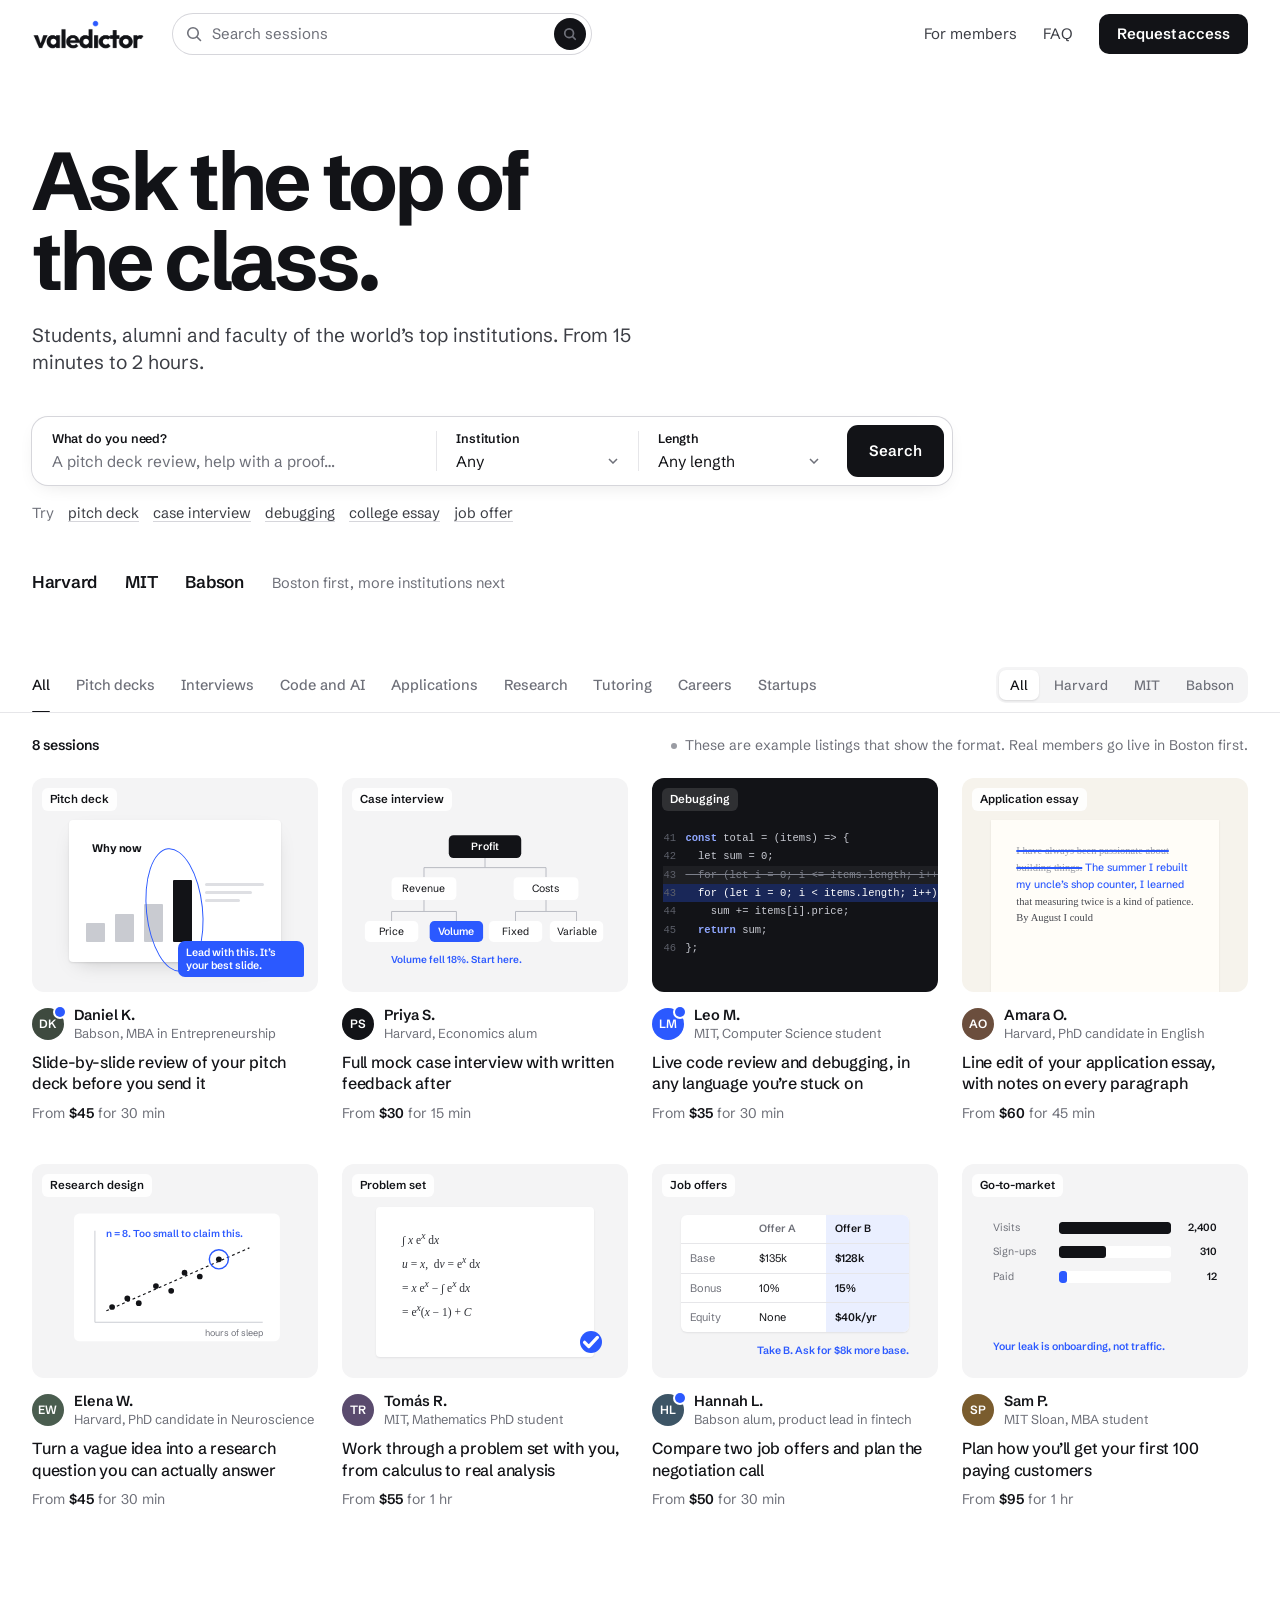
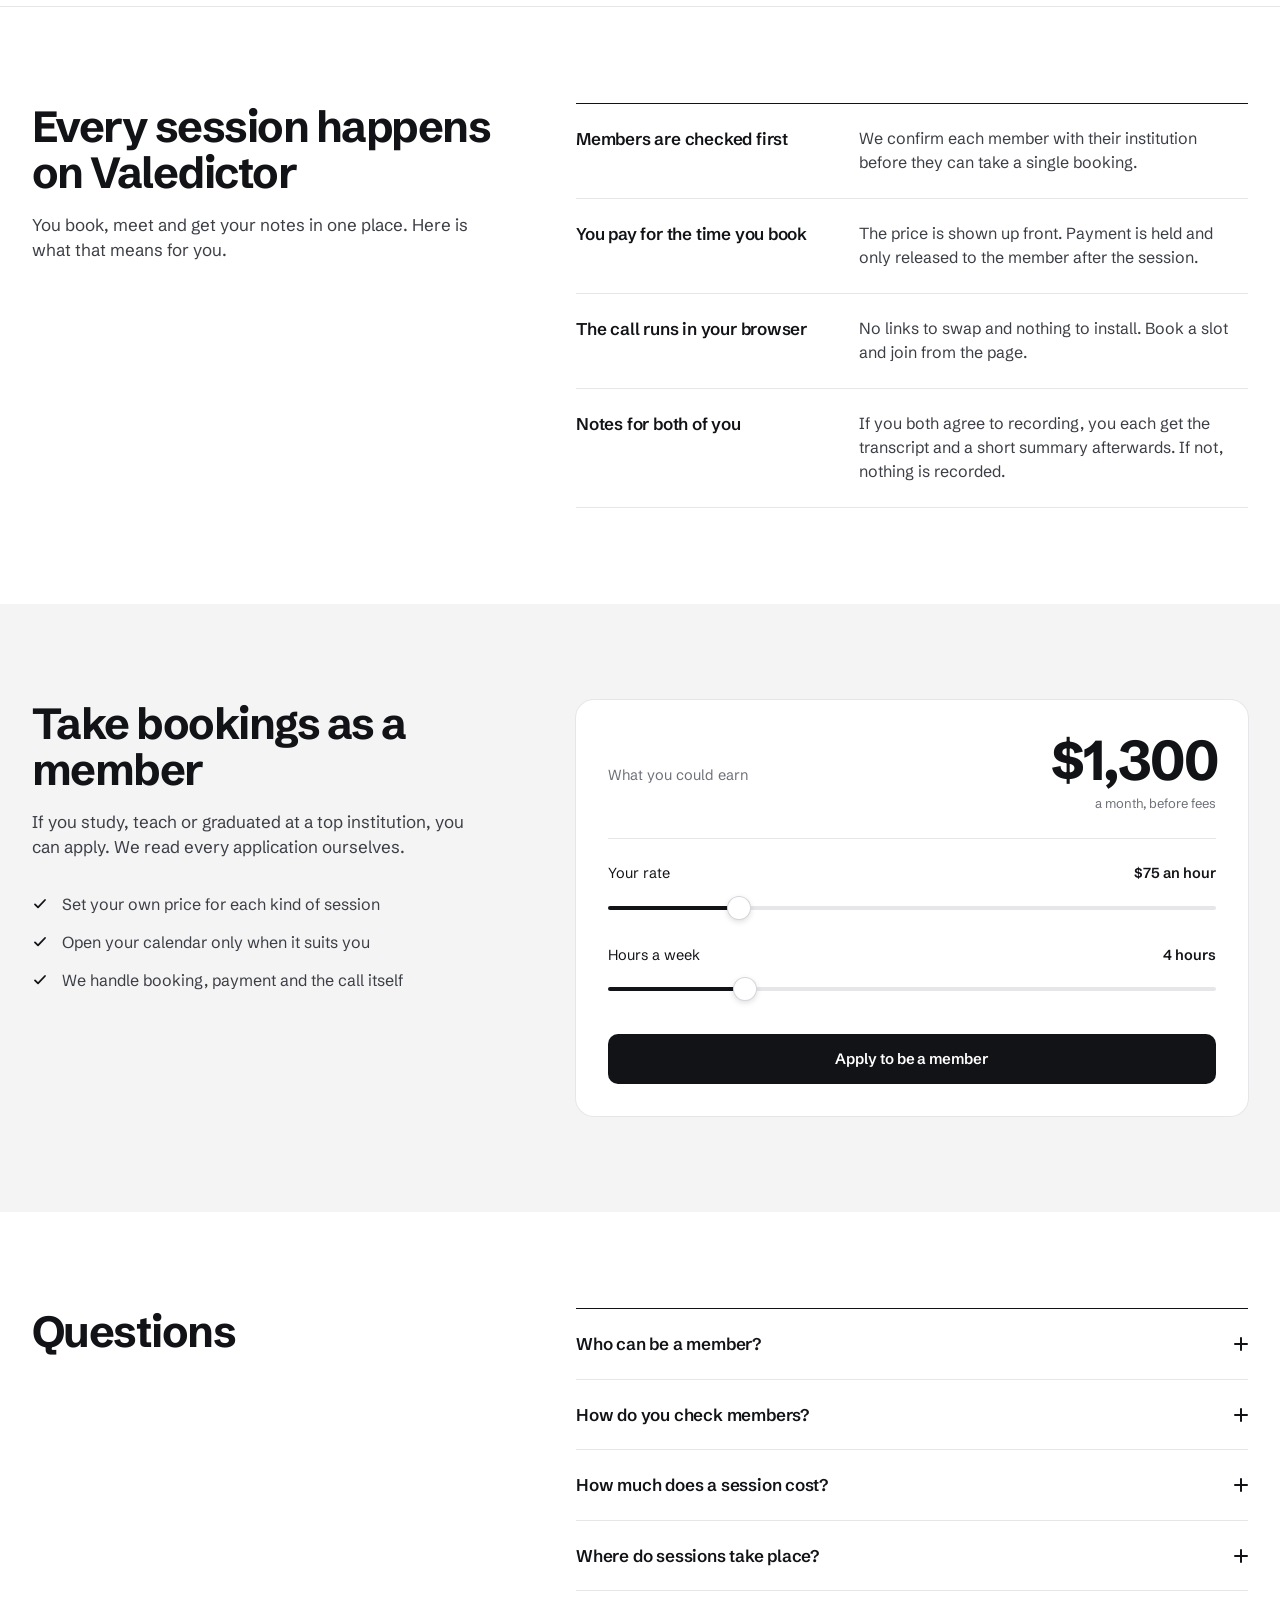
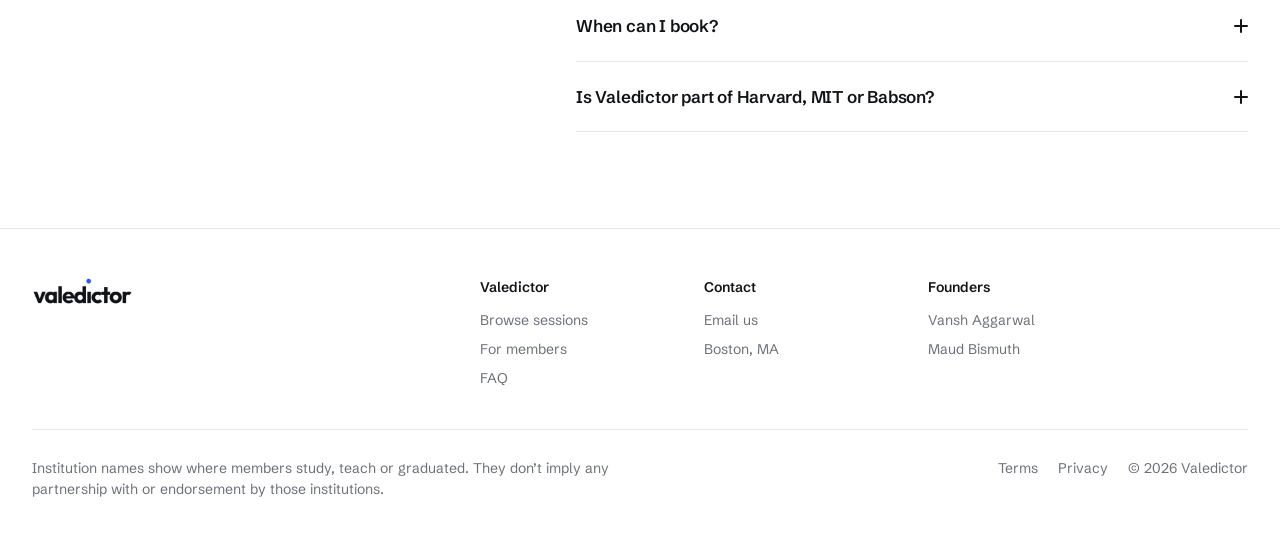
==== commit e3d8c6b4: "web: real request form, Terms and Privacy pages, share image, 404, robots, sitemap (not published) C" ====
--- a/index.html
+++ b/index.html
@@ -8,6 +8,18 @@
 <meta name="theme-color" content="#FFFFFF">
 <meta property="og:title" content="Valedictor: Ask the top of the class.">
 <meta property="og:description" content="Students, alumni and faculty of the world's top institutions. From 15 minutes to 2 hours.">
+<meta property="og:type" content="website">
+<meta property="og:url" content="https://valedictor.com/">
+<meta property="og:site_name" content="Valedictor">
+<meta property="og:image" content="https://valedictor.com/og-image.png">
+<meta property="og:image:width" content="1200">
+<meta property="og:image:height" content="630">
+<meta property="og:image:alt" content="Valedictor. Ask the top of the class. Example listings for a pitch deck review and a code review.">
+<meta name="twitter:card" content="summary_large_image">
+<meta name="twitter:title" content="Valedictor: Ask the top of the class.">
+<meta name="twitter:description" content="Students, alumni and faculty of the world's top institutions. From 15 minutes to 2 hours.">
+<meta name="twitter:image" content="https://valedictor.com/og-image.png">
+<link rel="canonical" href="https://valedictor.com/">
 <link rel="icon" href="favicon.svg" type="image/svg+xml">
 <link rel="icon" href="favicon-32.png" sizes="32x32" type="image/png">
 <link rel="apple-touch-icon" href="apple-touch-icon.png">
@@ -253,6 +265,7 @@
 footer a:hover { color: var(--ink); }
 footer .legal { grid-column: 1 / -1; padding-top: 28px; margin-top: 8px; border-top: 1px solid var(--line); display: flex; justify-content: space-between; gap: 24px; flex-wrap: wrap; }
 footer .legal p { max-width: 46em; }
+footer .legal .links { display: flex; gap: 20px; flex-wrap: wrap; }
 
 /* sheet */
 .scrim { position: fixed; inset: 0; z-index: 40; background: rgba(18,19,23,.36); opacity: 0; visibility: hidden; transition: opacity .25s, visibility .25s; }
@@ -321,7 +334,13 @@
 .field[hidden] { display: none; }
 dialog.req .btn.send { margin-top: 20px; width: 100%; height: 50px; }
 dialog.req .fine { margin-top: 12px; text-align: center; font-size: 13.5px; color: var(--muted); }
+dialog.req .fine a { color: var(--ink-2); text-decoration: underline; text-underline-offset: 2px; }
+dialog.req .hp { position: absolute; left: -9999px; width: 1px; height: 1px; opacity: 0; }
+dialog.req .err { margin-top: 16px; padding: 12px 14px; border-radius: 10px; background: #FDF0EE; color: #8A2A1C; font-size: 14px; }
+dialog.req .err a { text-decoration: underline; text-underline-offset: 2px; font-weight: 500; }
+dialog.req .btn.send:disabled { opacity: .7; cursor: default; }
 dialog.req .done { padding: 8px 0 4px; }
+dialog.req .done h3 { margin-top: 18px; font-size: 19px; letter-spacing: -.02em; }
 dialog.req .done p { margin-top: 8px; color: var(--ink-2); }
 dialog.req .done .btn { margin-top: 20px; }
 
@@ -610,7 +629,7 @@
     <div class="wrap split">
       <div><h2>Questions</h2></div>
       <div class="qs">
-        <details><summary>Who can be a member?<i></i></summary><p>Students, alumni and faculty of top institutions, plus people formally affiliated with them. We start with Harvard, MIT and Babson, then BU, Northeastern and Tufts.</p></details>
+        <details><summary>Who can be a member?<i></i></summary><p>Students, alumni and faculty of top institutions, plus people formally affiliated with them. We start with Harvard, MIT and Babson.</p></details>
         <details><summary>How do you check members?<i></i></summary><p>Every member is verified with their institution before their first booking, for example through their institution email. We also read each application ourselves.</p></details>
         <details><summary>How much does a session cost?<i></i></summary><p>Each member sets their own prices. You see the full price for the length you choose before you book, and payment is only released to the member after the session happens.</p></details>
         <details><summary>Where do sessions take place?<i></i></summary><p>On Valedictor, in your browser. If you both agree, the session is recorded and you each get a transcript and a short summary.</p></details>
@@ -627,7 +646,7 @@
     <div><h4>Valedictor</h4><ul><li><a href="#browse">Browse sessions</a></li><li><a href="#members">For members</a></li><li><a href="#faq">FAQ</a></li></ul></div>
     <div><h4>Contact</h4><ul><li><a href="mailto:valedictor2026@gmail.com">Email us</a></li><li>Boston, MA</li></ul></div>
     <div><h4>Founders</h4><ul><li>Vansh Aggarwal</li><li>Maud Bismuth</li></ul></div>
-    <div class="legal"><p>Institution names show where members study, teach or graduated. They don’t imply any partnership with or endorsement by those institutions.</p><span>© 2026 Valedictor</span></div>
+    <div class="legal"><p>Institution names show where members study, teach or graduated. They don’t imply any partnership with or endorsement by those institutions.</p><span class="links"><a href="terms.html">Terms</a><a href="privacy.html">Privacy</a><span>© 2026 Valedictor</span></span></div>
   </div>
 </footer>
 
@@ -666,11 +685,14 @@
         <label class="field full" id="instField" hidden><span>Institution and field</span><input name="inst" placeholder="MIT, Computer Science"></label>
         <label class="field full"><span id="whatLbl">What do you need help with?</span><textarea name="what" id="what"></textarea></label>
       </div>
-      <button class="btn send" type="submit">Send request</button>
-      <p class="fine">This opens your email app with the request filled in.</p>
+      <input class="hp" type="text" name="_honey" tabindex="-1" autocomplete="off" aria-hidden="true">
+      <p class="err" id="rErr" role="alert" hidden></p>
+      <button class="btn send" type="submit" id="rSend">Send request</button>
+      <p class="fine">By sending this you agree to our <a href="terms.html">Terms</a> and <a href="privacy.html">Privacy Policy</a>.</p>
     </div>
     <div class="done" hidden>
-      <p>Your email app should now be open with the request ready. Send it and we’ll reply from valedictor2026@gmail.com.</p>
+      <h3>Request sent</h3>
+      <p id="rDoneMsg">Thanks. One of the founders will reply by email.</p>
       <button class="btn quiet" type="button" id="rDone">Close</button>
     </div>
   </form>
@@ -830,15 +852,40 @@
   $('#rClose').addEventListener('click', closeReq);
   $('#rDone').addEventListener('click', closeReq);
   req.addEventListener('click', function (e) { if (e.target === req) closeReq(); });
+  var INBOX = 'valedictor2026@gmail.com', sendBtn = $('#rSend'), err = $('#rErr');
+  function mailtoFor(f, member) {
+    var body = 'Name: ' + f.get('name') + '\nEmail: ' + f.get('email') +
+      (member ? '\nInstitution: ' + (f.get('inst') || '-') : '') + '\n\n' + (f.get('what') || '');
+    return 'mailto:' + INBOX + '?subject=' + encodeURIComponent('Request access: ' + f.get('role')) + '&body=' + encodeURIComponent(body);
+  }
+  function showError(f, member) {
+    err.innerHTML = 'That didn’t go through. <a href="' + mailtoFor(f, member).replace(/"/g, '&quot;') + '">Send it by email instead</a> or write to ' + INBOX + '.';
+    err.hidden = false;
+  }
   form.addEventListener('submit', function (ev) {
     ev.preventDefault();
     var f = new FormData(form), member = f.get('role') !== 'Looking for help';
-    var body = 'Name: ' + f.get('name') + '\nEmail: ' + f.get('email') +
-      (member ? '\nInstitution: ' + (f.get('inst') || '-') : '') + '\n\n' + (f.get('what') || '');
-    location.href = 'mailto:valedictor2026@gmail.com?subject=' +
-      encodeURIComponent('Request access: ' + f.get('role')) + '&body=' + encodeURIComponent(body);
-    form.querySelector('.rbody').hidden = true; form.querySelector('.done').hidden = false;
+    if (f.get('_honey')) return;
+    err.hidden = true; sendBtn.disabled = true; sendBtn.textContent = 'Sending…';
+    var payload = {
+      _subject: (member ? 'Member application: ' : 'Help request: ') + f.get('name'),
+      _template: 'table', _captcha: 'false',
+      Type: f.get('role'), Name: f.get('name'), email: f.get('email'),
+      Institution: member ? (f.get('inst') || '-') : 'n/a', Message: f.get('what') || '-',
+      Page: location.href
+    };
+    fetch('https://formsubmit.co/ajax/' + INBOX, {
+      method: 'POST', headers: { 'Content-Type': 'application/json', 'Accept': 'application/json' }, body: JSON.stringify(payload)
+    }).then(function (r) { return r.json(); }).then(function (d) {
+      if (String(d.success) !== 'true') throw new Error(d.message || 'failed');
+      $('#rDoneMsg').textContent = 'Thanks, ' + String(f.get('name')).split(' ')[0] + '. One of the founders will reply to ' + f.get('email') + '.';
+      form.querySelector('.rbody').hidden = true; form.querySelector('.done').hidden = false;
+      form.reset(); setRole(false);
+    }).catch(function () { showError(f, member); }).then(function () {
+      sendBtn.disabled = false; sendBtn.textContent = 'Send request';
+    });
   });
+  if (location.hash === '#request') openRequest({});
 
   /* earnings */
   var rate = $('#rate'), hrs = $('#hrs');
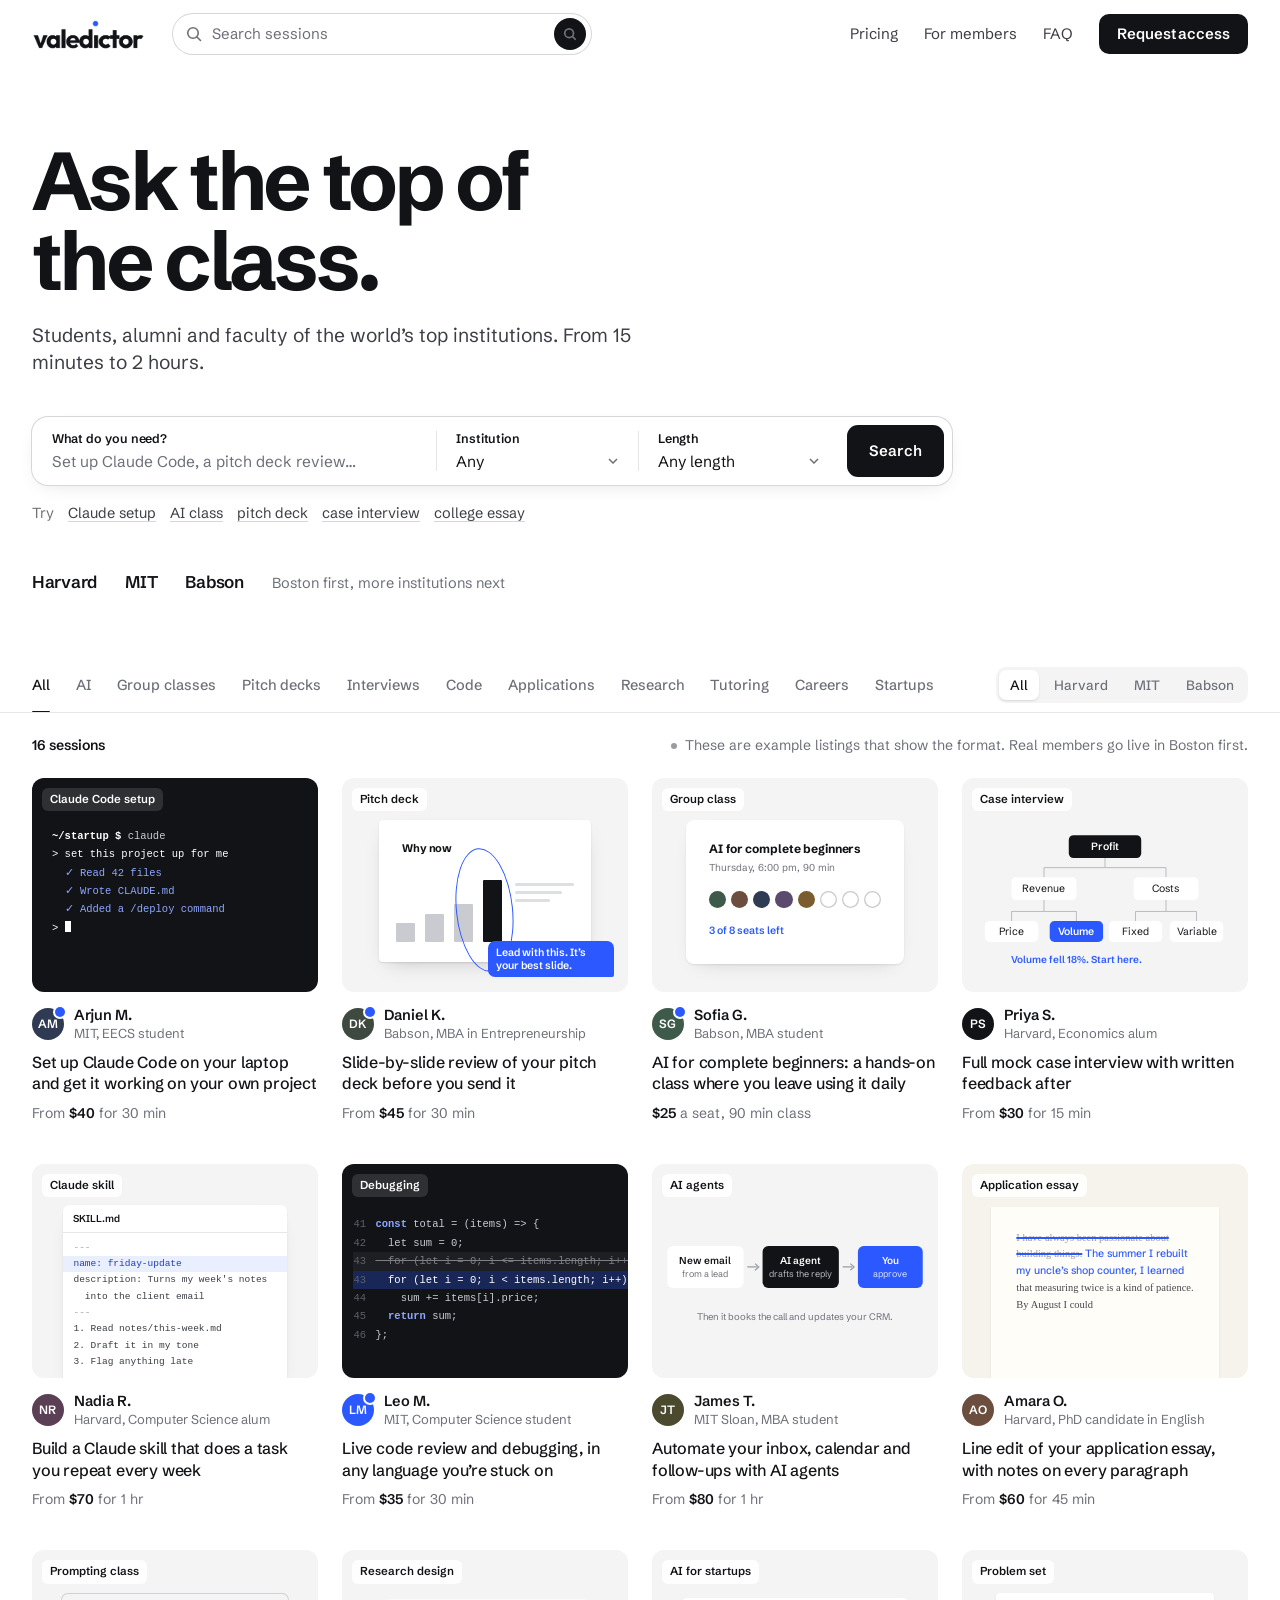
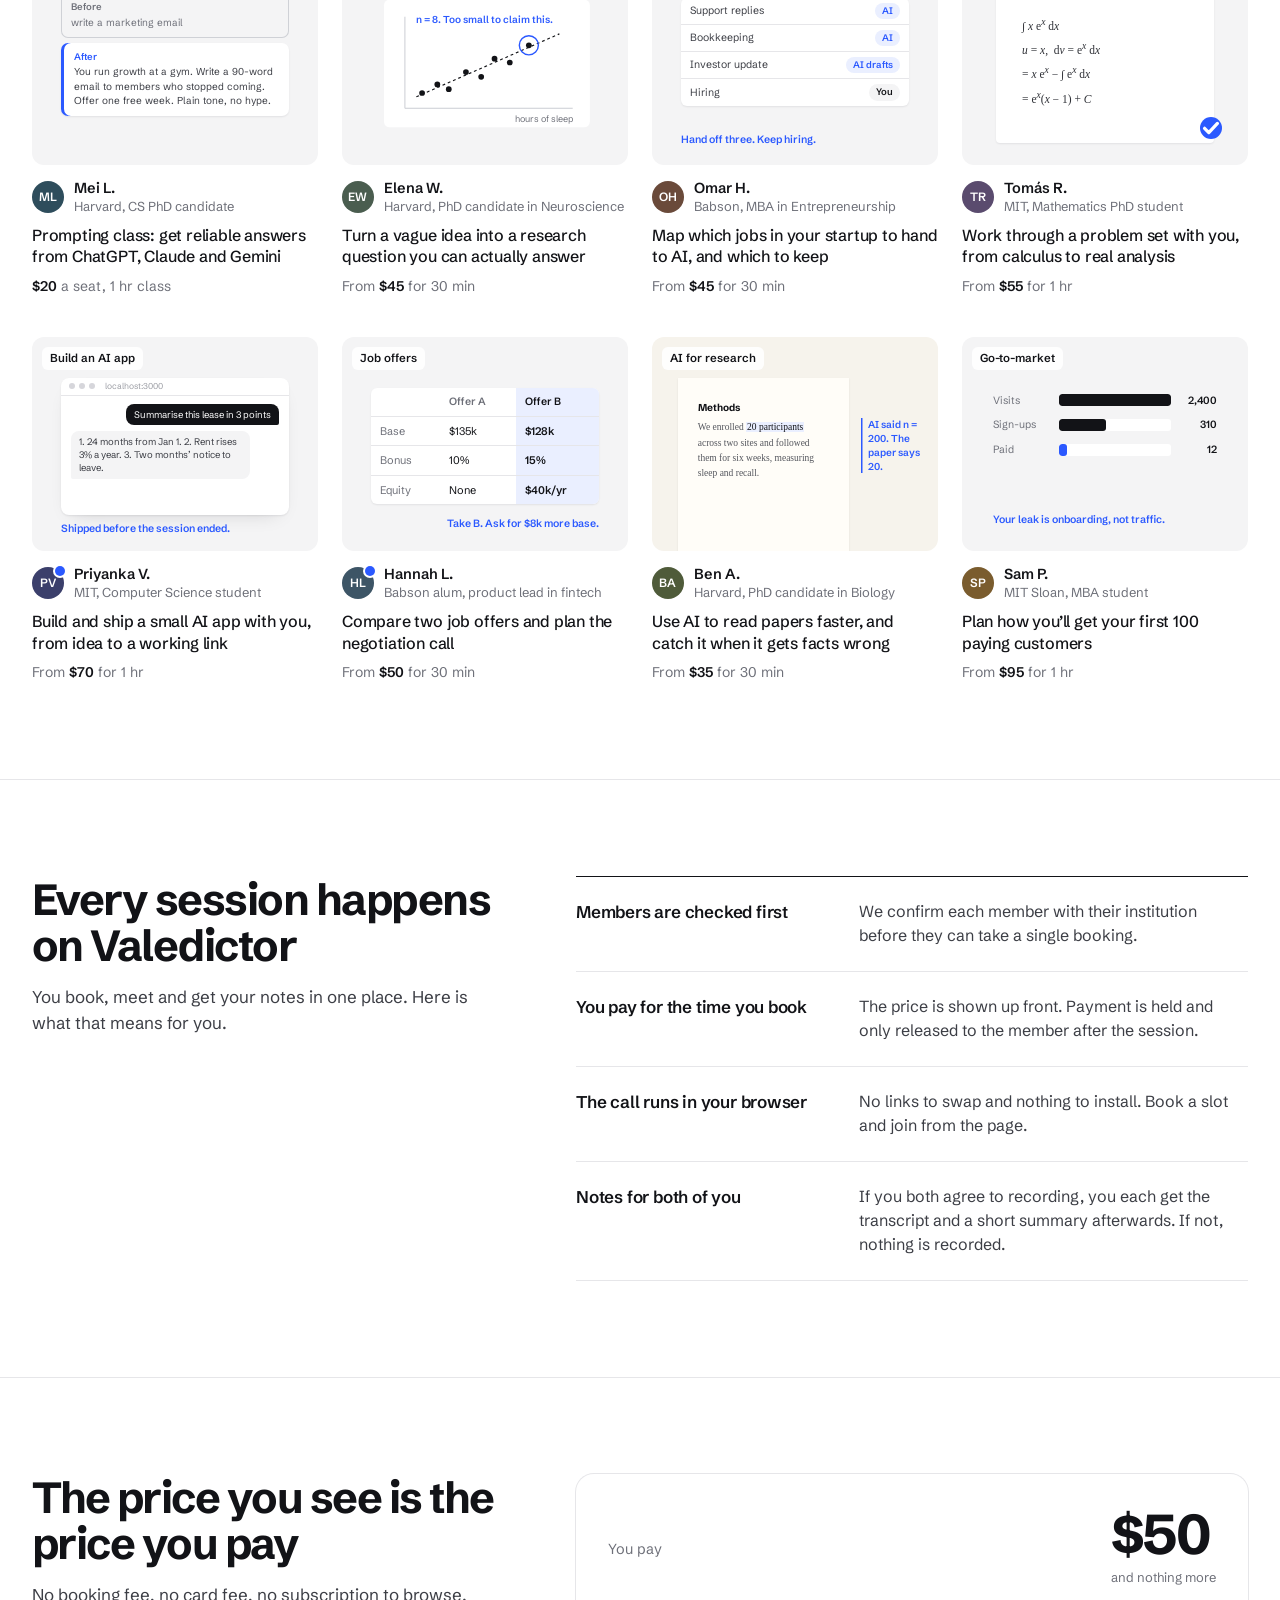
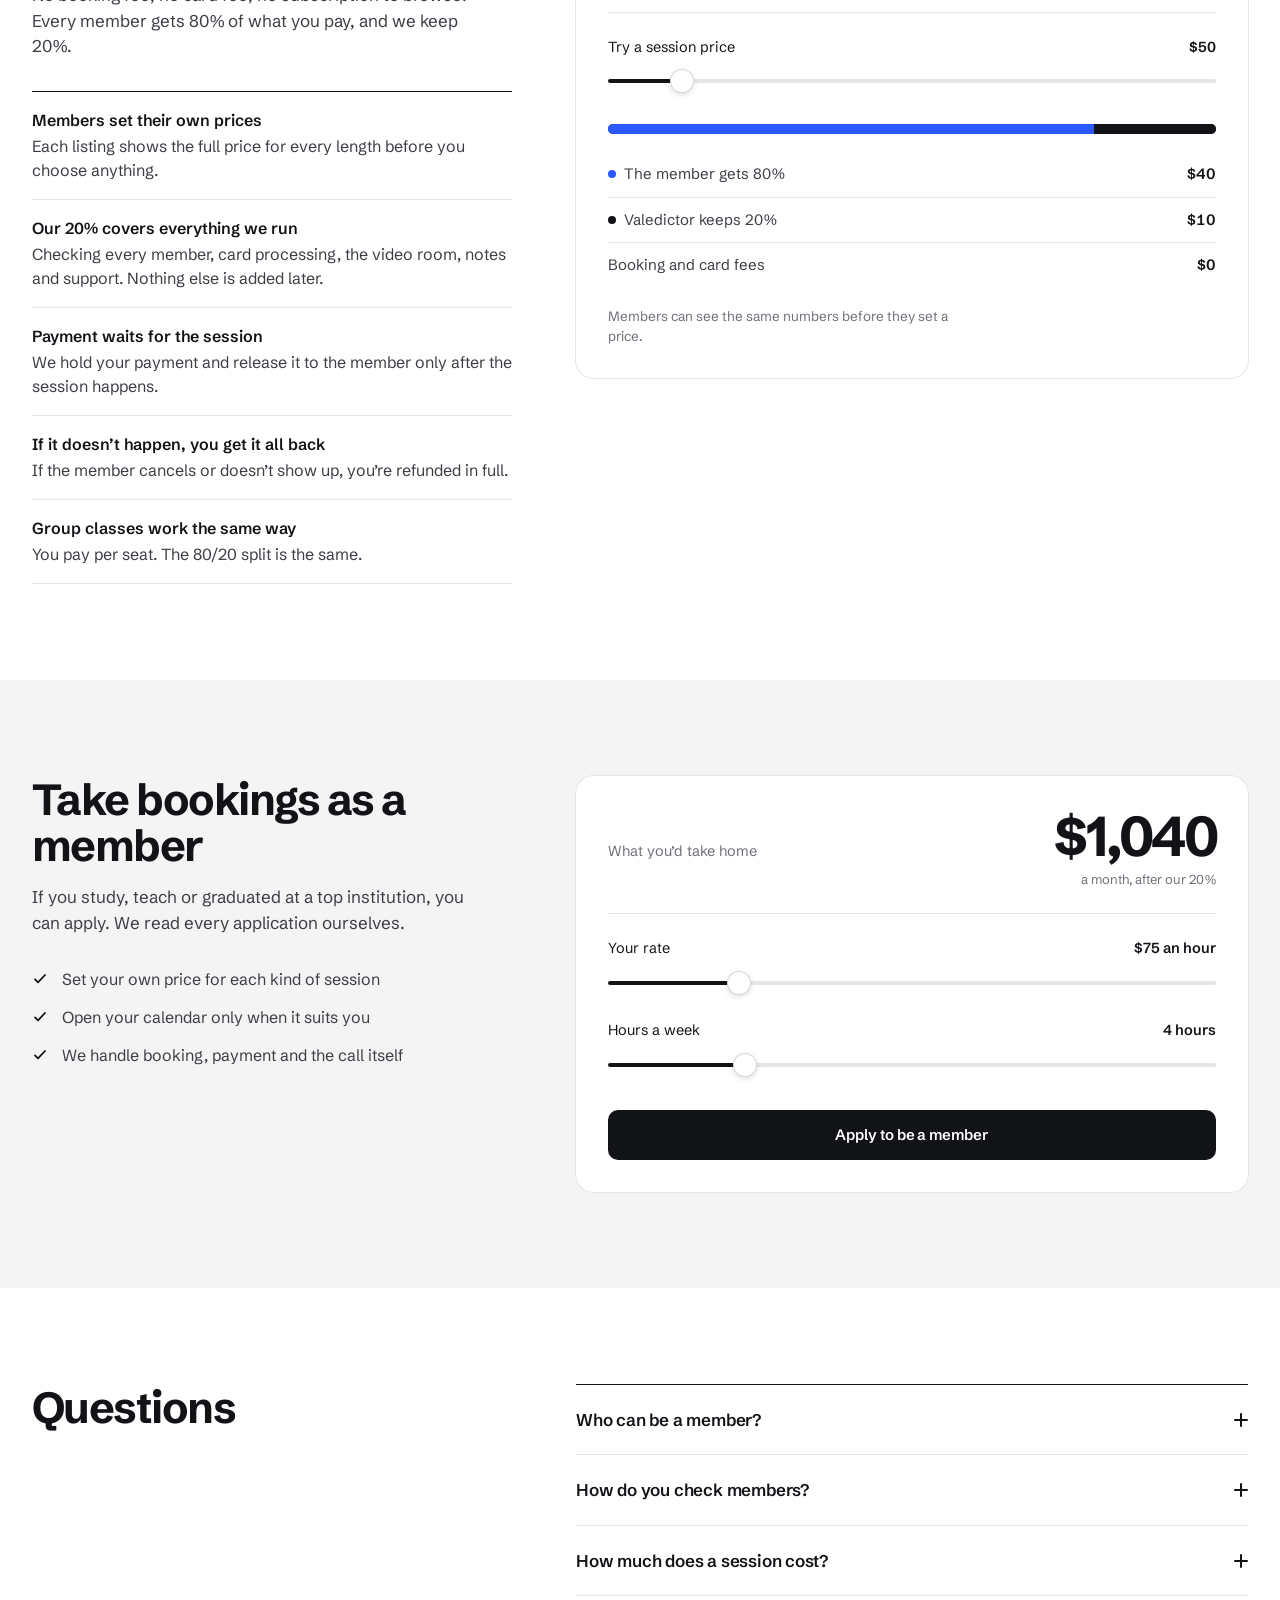
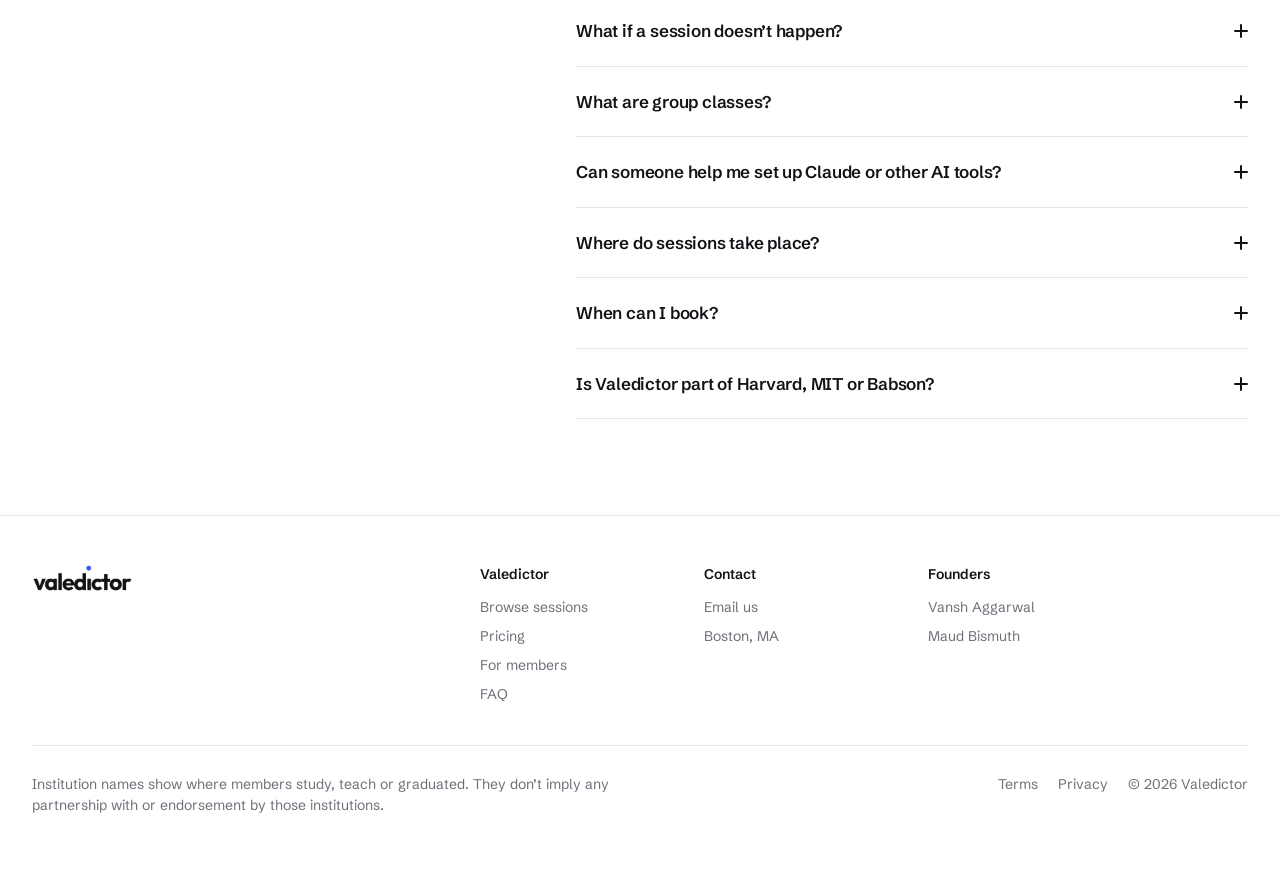
==== commit f7ef5337: "web: AI listings, group classes, transparent 80/20 pricing (not published); vault: feature ideas Co-" ====
--- a/index.html
+++ b/index.html
@@ -267,6 +267,73 @@
 footer .legal p { max-width: 46em; }
 footer .legal .links { display: flex; gap: 20px; flex-wrap: wrap; }
 
+/* AI thumbnails */
+.term pre { top: 23%; padding-left: 7%; }
+.term .p { color: #fff; font-weight: 600; }
+.term .u { color: #fff; }
+.term .ok { color: #8FA7FF; }
+.term .cur { display: inline-block; width: 6px; height: 11px; background: #fff; vertical-align: -1px; }
+.file { position: absolute; left: 11%; right: 11%; top: 19%; bottom: -4%; background: #fff; border-radius: 6px 6px 0 0; box-shadow: 0 1px 2px rgba(18,19,23,.08), 0 8px 20px -12px rgba(18,19,23,.2); overflow: hidden; }
+.file .fn { padding: 6px 10px; border-bottom: 1px solid var(--line); font-size: 10px; font-weight: 600; color: var(--ink); }
+.file pre { padding: 7px 10px; font: 500 9.5px/1.72 ui-monospace, 'SF Mono', Menlo, monospace; color: #3C3E45; white-space: pre; }
+.file .dim { color: #A3A5AC; }
+.file .hl { display: block; margin: 0 -10px; padding: 0 10px; background: var(--blue-soft); color: #1F3FB8; }
+.cls { position: absolute; left: 12%; right: 12%; top: 20%; bottom: 13%; background: #fff; border-radius: 8px; box-shadow: 0 1px 2px rgba(18,19,23,.08), 0 8px 20px -12px rgba(18,19,23,.2); padding: 7% 8%; }
+.cls b { display: block; font-size: 12px; font-weight: 700; letter-spacing: -.01em; }
+.cls small { display: block; margin-top: 2px; font-size: 10px; color: var(--muted); }
+.cls .seats { margin-top: 9%; display: grid; grid-template-columns: repeat(8, minmax(0, 1fr)); gap: 5px; }
+.cls .seats span { aspect-ratio: 1; border-radius: 50%; background: var(--c, #C9CBD1); }
+.cls .seats .free { background: transparent; box-shadow: inset 0 0 0 1.3px #C9CBD1; }
+.cls .left { margin-top: 9%; font-size: 10.5px; font-weight: 600; color: var(--blue); }
+.prm .pb { position: absolute; left: 10%; right: 10%; border-radius: 7px; padding: 7px 10px; font-size: 10px; line-height: 1.45; }
+.prm .pb small { display: block; font-size: 9.5px; font-weight: 600; margin-bottom: 2px; }
+.prm .b1 { top: 20%; background: transparent; box-shadow: inset 0 0 0 1px #CFD1D6; color: var(--muted); }
+.prm .b1 small { color: var(--muted); }
+.prm .b2 { top: 43%; background: #fff; box-shadow: 0 1px 2px rgba(18,19,23,.08), inset 3px 0 0 var(--blue); color: var(--ink-2); padding-left: 13px; }
+.prm .b2 small { color: var(--blue); }
+.aimap table { position: absolute; left: 10%; width: 80%; top: 22%; border-collapse: collapse; font-size: 10.5px; background: #fff; border-radius: 6px; overflow: hidden; box-shadow: 0 1px 2px rgba(18,19,23,.08); }
+.aimap td { padding: 5px 9px; border-bottom: 1px solid var(--line); color: var(--ink-2); }
+.aimap tr:last-child td { border-bottom: 0; }
+.aimap td:last-child { text-align: right; }
+.aimap .pill { display: inline-block; padding: 1px 7px; border-radius: 99px; font-size: 9.5px; font-weight: 600; }
+.aimap .ai { background: var(--blue-soft); color: var(--blue); }
+.aimap .you { background: var(--surface); color: var(--ink); }
+.aimap .tip { position: absolute; left: 10%; bottom: 8%; font-size: 10.5px; font-weight: 600; color: var(--blue); }
+.win { position: absolute; left: 10%; right: 10%; top: 19%; bottom: 17%; background: #fff; border-radius: 8px; box-shadow: 0 1px 2px rgba(18,19,23,.08), 0 8px 20px -12px rgba(18,19,23,.2); overflow: hidden; }
+.win .chrome { height: 18px; display: flex; align-items: center; gap: 4px; padding: 0 8px; border-bottom: 1px solid var(--line); }
+.win .chrome i { width: 6px; height: 6px; border-radius: 50%; background: #D6D6DB; }
+.win .chrome span { margin-left: 6px; font-size: 8.5px; color: var(--faint); }
+.win .msgs { padding: 8px 10px; display: grid; gap: 6px; font-size: 9.5px; line-height: 1.4; }
+.win .me { justify-self: end; background: var(--ink); color: #fff; padding: 4px 8px; border-radius: 8px 8px 2px 8px; }
+.win .bot { justify-self: start; max-width: 86%; background: var(--surface); color: var(--ink-2); padding: 4px 8px; border-radius: 8px 8px 8px 2px; }
+.build .tip { position: absolute; left: 10%; bottom: 7%; font-size: 10.5px; font-weight: 600; color: var(--blue); }
+.papers { background: var(--paper); }
+.papers .pg { position: absolute; left: 9%; width: 60%; top: 19%; bottom: -4%; background: #fffdf8; box-shadow: 0 1px 2px rgba(18,19,23,.08); padding: 8% 7%; font-family: Georgia, 'Times New Roman', serif; font-size: 9.5px; line-height: 1.6; color: #55575E; }
+.papers .pg b { display: block; font-family: 'Schibsted Grotesk', sans-serif; font-size: 10px; color: var(--ink); margin-bottom: 4px; }
+.papers mark { background: var(--blue-soft); color: var(--ink); padding: 0 1px; }
+.papers .side { position: absolute; left: 73%; right: 6%; top: 38%; padding-left: 7px; box-shadow: inset 1.5px 0 0 var(--blue); font-size: 10px; line-height: 1.38; font-weight: 600; color: var(--blue); }
+
+/* pricing */
+.pricing { padding: 96px 0; border-top: 1px solid var(--line); scroll-margin-top: 68px; }
+.rules { margin-top: 32px; list-style: none; border-top: 1px solid var(--ink); max-width: 34em; }
+.rules li { padding: 16px 0 17px; border-bottom: 1px solid var(--line); color: var(--ink-2); }
+.rules li b { display: block; color: var(--ink); font-weight: 600; margin-bottom: 2px; }
+.paycalc { align-self: start; }
+.paycalc .out output { font-variant-numeric: tabular-nums; }
+.splitbar { margin-top: 26px; height: 10px; border-radius: 5px; background: var(--ink); overflow: hidden; display: flex; }
+.splitbar i { display: block; height: 100%; }
+.splitbar .m { background: var(--blue); }
+.splitbar .v { background: var(--ink); }
+.ledger { margin-top: 18px; display: grid; }
+.ledger div { display: flex; justify-content: space-between; align-items: baseline; gap: 16px; padding: 11px 0; border-bottom: 1px solid var(--line); font-size: 15px; color: var(--ink-2); }
+.ledger div:last-child { border-bottom: 0; }
+.ledger div b { color: var(--ink); font-weight: 600; font-variant-numeric: tabular-nums; }
+.ledger .dot { display: inline-block; width: 8px; height: 8px; border-radius: 50%; margin-right: 8px; vertical-align: 1px; }
+.ledger .dot.m { background: var(--blue); }
+.ledger .dot.v { background: var(--ink); }
+.ledger .tot { color: var(--ink); font-weight: 600; }
+.paycalc .fine { margin-top: 18px; font-size: 13.5px; color: var(--muted); }
+
 /* sheet */
 .scrim { position: fixed; inset: 0; z-index: 40; background: rgba(18,19,23,.36); opacity: 0; visibility: hidden; transition: opacity .25s, visibility .25s; }
 .scrim.on { opacity: 1; visibility: visible; }
@@ -309,6 +376,12 @@
 .sheet .foot div { font-size: 13.5px; color: var(--muted); line-height: 1.35; }
 .sheet .foot div b { display: block; color: var(--ink); font-size: 16px; font-weight: 600; }
 .sheet .foot .btn { height: 48px; padding: 0 22px; }
+.sheet .ledger { margin-top: 4px; padding: 4px 16px; border-radius: 12px; box-shadow: inset 0 0 0 1px var(--line); }
+.sheet .ledger div { font-size: 14px; padding: 9px 0; }
+.sheet .splitbar { margin: 8px 0 2px; height: 6px; }
+.clsinfo { padding: 14px 16px; border-radius: 12px; box-shadow: inset 0 0 0 1px var(--line); font-size: 14.5px; color: var(--ink-2); }
+.clsinfo b { display: block; color: var(--ink); font-weight: 600; }
+.clsinfo .left { color: var(--blue); font-weight: 500; }
 .sheet .fine { margin-top: 24px; padding: 14px 16px; border-radius: 12px; background: var(--surface); font-size: 13.5px; color: var(--ink-2); }
 
 /* request dialog */
@@ -398,6 +471,7 @@
       <button type="submit" aria-label="Search"><svg width="14" height="14" viewBox="0 0 16 16" aria-hidden="true"><circle cx="7" cy="7" r="5" fill="none" stroke="currentColor" stroke-width="2"/><path d="M11 11l3 3" stroke="currentColor" stroke-width="2" stroke-linecap="round"/></svg></button>
     </form>
     <nav>
+      <a class="hide-s" href="#pricing">Pricing</a>
       <a class="hide-s" href="#members">For members</a>
       <a class="hide-s" href="#faq">FAQ</a>
       <button class="btn" type="button" data-request>Request access</button>
@@ -412,7 +486,7 @@
       <p class="desc">Students, alumni and faculty of the world’s top institutions. From 15 minutes to 2 hours.</p>
 
       <form class="finder" id="finder" role="search">
-        <label><span>What do you need?</span><input id="q" placeholder="A pitch deck review, help with a proof…" autocomplete="off"></label>
+        <label><span>What do you need?</span><input id="q" placeholder="Set up Claude Code, a pitch deck review…" autocomplete="off"></label>
         <label><span>Institution</span>
           <select id="fi"><option value="">Any</option><option>Harvard</option><option>MIT</option><option>Babson</option></select>
         </label>
@@ -423,11 +497,11 @@
       </form>
 
       <div class="try">Try
+        <button type="button">Claude setup</button>
+        <button type="button">AI class</button>
         <button type="button">pitch deck</button>
         <button type="button">case interview</button>
-        <button type="button">debugging</button>
         <button type="button">college essay</button>
-        <button type="button">job offer</button>
       </div>
 
       <div class="where"><b>Harvard</b><b>MIT</b><b>Babson</b><span>Boston first, more institutions next</span></div>
@@ -439,9 +513,11 @@
       <div class="wrap">
         <div class="tabs" role="tablist" aria-label="Categories">
           <button class="tab" role="tab" aria-selected="true" data-cat="">All</button>
+          <button class="tab" role="tab" aria-selected="false" data-cat="ai">AI</button>
+          <button class="tab" role="tab" aria-selected="false" data-cat="classes">Group classes</button>
           <button class="tab" role="tab" aria-selected="false" data-cat="pitch">Pitch decks</button>
           <button class="tab" role="tab" aria-selected="false" data-cat="interviews">Interviews</button>
-          <button class="tab" role="tab" aria-selected="false" data-cat="code">Code and AI</button>
+          <button class="tab" role="tab" aria-selected="false" data-cat="code">Code</button>
           <button class="tab" role="tab" aria-selected="false" data-cat="applications">Applications</button>
           <button class="tab" role="tab" aria-selected="false" data-cat="research">Research</button>
           <button class="tab" role="tab" aria-selected="false" data-cat="tutoring">Tutoring</button>
@@ -459,11 +535,20 @@
 
     <div class="wrap">
       <div class="status">
-        <div id="count" aria-live="polite"><strong>8 sessions</strong></div>
+        <div id="count" aria-live="polite"><strong>16 sessions</strong></div>
         <div class="note">These are example listings that show the format. Real members go live in Boston first.</div>
       </div>
 
       <div class="grid" id="grid">
+        <button class="card" data-id="claude" data-cat="ai code" data-inst="MIT" data-len="short hour" data-k="claude claude code setup set up install ai assistant terminal agent coding anthropic">
+          <div class="th code term" aria-hidden="true">
+            <span class="lbl dark">Claude Code setup</span>
+            <pre><span><b class="p">~/startup $</b> claude</span><span class="u">&gt; set this project up for me</span><span class="ok">  ✓ Read 42 files</span><span class="ok">  ✓ Wrote CLAUDE.md</span><span class="ok">  ✓ Added a /deploy command</span><span class="u">&gt; <i class="cur"></i></span></pre>
+          </div>
+          <div class="meta"><span class="av open" style="background:#2F3B52">AM</span><div class="who"><b>Arjun M.</b><span>MIT, EECS student</span></div></div>
+          <h3>Set up Claude Code on your laptop and get it working on your own project</h3>
+          <p class="price">From <b>$40</b> for 30 min</p>
+        </button>
 
         <button class="card" data-id="deck" data-cat="pitch startups" data-inst="Babson" data-len="short hour" data-k="pitch deck fundraising investor slides startup">
           <div class="th deck" aria-hidden="true">
@@ -475,6 +560,18 @@
           <div class="meta"><span class="av open" style="background:#3E4A3F">DK</span><div class="who"><b>Daniel K.</b><span>Babson, MBA in Entrepreneurship</span></div></div>
           <h3>Slide-by-slide review of your pitch deck before you send it</h3>
           <p class="price">From <b>$45</b> for 30 min</p>
+        </button>
+
+        <button class="card" data-id="aiclass" data-cat="ai classes" data-inst="Babson" data-len="hour" data-k="ai class beginners beginner course learn ai basics chatgpt claude gemini group class">
+          <div class="th" aria-hidden="true">
+            <span class="lbl">Group class</span>
+            <div class="cls"><b>AI for complete beginners</b><small>Thursday, 6:00 pm, 90 min</small>
+              <div class="seats"><span style="--c:#3E5A4A"></span><span style="--c:#6B4E3D"></span><span style="--c:#2F3B52"></span><span style="--c:#5A4B6E"></span><span style="--c:#7A5C2E"></span><span class="free"></span><span class="free"></span><span class="free"></span></div>
+              <div class="left">3 of 8 seats left</div></div>
+          </div>
+          <div class="meta"><span class="av open" style="background:#3E5A4A">SG</span><div class="who"><b>Sofia G.</b><span>Babson, MBA student</span></div></div>
+          <h3>AI for complete beginners: a hands-on class where you leave using it daily</h3>
+          <p class="price"><b>$25</b> a seat, 90 min class</p>
         </button>
 
         <button class="card" data-id="case" data-cat="interviews careers" data-inst="Harvard" data-len="short hour long" data-k="case interview consulting mock interview mbb">
@@ -497,6 +594,22 @@
           <p class="price">From <b>$30</b> for 15 min</p>
         </button>
 
+        <button class="card" data-id="skill" data-cat="ai" data-inst="Harvard" data-len="hour long" data-k="claude skills skill build custom automation workflow ai repeat task">
+          <div class="th" aria-hidden="true">
+            <span class="lbl">Claude skill</span>
+            <div class="file"><div class="fn">SKILL.md</div><pre><span class="dim">---</span>
+<span class="hl">name: friday-update</span>description: Turns my week's notes
+  into the client email
+<span class="dim">---</span>
+1. Read notes/this-week.md
+2. Draft it in my tone
+3. Flag anything late</pre></div>
+          </div>
+          <div class="meta"><span class="av" style="background:#5B3F55">NR</span><div class="who"><b>Nadia R.</b><span>Harvard, Computer Science alum</span></div></div>
+          <h3>Build a Claude skill that does a task you repeat every week</h3>
+          <p class="price">From <b>$70</b> for 1 hr</p>
+        </button>
+
         <button class="card" data-id="code" data-cat="code" data-inst="MIT" data-len="short hour" data-k="code debugging debug bug programming python javascript ai review">
           <div class="th code" aria-hidden="true">
             <span class="lbl dark">Debugging</span>
@@ -507,6 +620,29 @@
           <p class="price">From <b>$35</b> for 30 min</p>
         </button>
 
+        <button class="card" data-id="agents" data-cat="ai startups" data-inst="MIT" data-len="hour long" data-k="ai agents agent automation automate inbox email calendar follow ups crm workflow">
+          <div class="th" aria-hidden="true">
+            <span class="lbl">AI agents</span>
+            <svg viewBox="0 0 300 225" font-family="Schibsted Grotesk, sans-serif" font-size="10.5">
+              <rect x="16" y="86" width="80" height="44" rx="6" fill="#fff"/>
+              <text x="56" y="105" text-anchor="middle" fill="#121317" font-weight="600">New email</text>
+              <text x="56" y="119" text-anchor="middle" fill="#6E7079" font-size="9.5">from a lead</text>
+              <path d="M100 108h10" stroke="#9A9CA3" stroke-width="1.3"/><path d="M108 104.5l4 3.5-4 3.5" fill="none" stroke="#9A9CA3" stroke-width="1.3"/>
+              <rect x="116" y="86" width="80" height="44" rx="6" fill="#121317"/>
+              <text x="156" y="105" text-anchor="middle" fill="#fff" font-weight="600">AI agent</text>
+              <text x="156" y="119" text-anchor="middle" fill="#B7B9C0" font-size="9.5">drafts the reply</text>
+              <path d="M200 108h10" stroke="#9A9CA3" stroke-width="1.3"/><path d="M208 104.5l4 3.5-4 3.5" fill="none" stroke="#9A9CA3" stroke-width="1.3"/>
+              <rect x="216" y="86" width="68" height="44" rx="6" fill="#2B59FF"/>
+              <text x="250" y="105" text-anchor="middle" fill="#fff" font-weight="600">You</text>
+              <text x="250" y="119" text-anchor="middle" fill="#DCE4FF" font-size="9.5">approve</text>
+              <text x="150" y="164" text-anchor="middle" fill="#6E7079" font-size="10">Then it books the call and updates your CRM.</text>
+            </svg>
+          </div>
+          <div class="meta"><span class="av" style="background:#4B4A2E">JT</span><div class="who"><b>James T.</b><span>MIT Sloan, MBA student</span></div></div>
+          <h3>Automate your inbox, calendar and follow-ups with AI agents</h3>
+          <p class="price">From <b>$80</b> for 1 hr</p>
+        </button>
+
         <button class="card" data-id="essay" data-cat="applications" data-inst="Harvard" data-len="hour" data-k="college essay application personal statement writing editing cv">
           <div class="th essay" aria-hidden="true">
             <span class="lbl">Application essay</span>
@@ -515,6 +651,17 @@
           <div class="meta"><span class="av" style="background:#6B4E3D">AO</span><div class="who"><b>Amara O.</b><span>Harvard, PhD candidate in English</span></div></div>
           <h3>Line edit of your application essay, with notes on every paragraph</h3>
           <p class="price">From <b>$60</b> for 45 min</p>
+        </button>
+
+        <button class="card" data-id="prompting" data-cat="ai classes" data-inst="Harvard" data-len="hour" data-k="prompting prompt prompts prompt engineering chatgpt claude gemini class llm better answers">
+          <div class="th prm" aria-hidden="true">
+            <span class="lbl">Prompting class</span>
+            <div class="pb b1"><small>Before</small>write a marketing email</div>
+            <div class="pb b2"><small>After</small>You run growth at a gym. Write a 90-word email to members who stopped coming. Offer one free week. Plain tone, no hype.</div>
+          </div>
+          <div class="meta"><span class="av" style="background:#2E4D5C">ML</span><div class="who"><b>Mei L.</b><span>Harvard, CS PhD candidate</span></div></div>
+          <h3>Prompting class: get reliable answers from ChatGPT, Claude and Gemini</h3>
+          <p class="price"><b>$20</b> a seat, 1 hr class</p>
         </button>
 
         <button class="card" data-id="research" data-cat="research" data-inst="Harvard" data-len="short hour" data-k="research question methods paper thesis statistics data neuroscience">
@@ -535,6 +682,17 @@
           <p class="price">From <b>$45</b> for 30 min</p>
         </button>
 
+        <button class="card" data-id="aimap" data-cat="ai startups" data-inst="Babson" data-len="short hour" data-k="ai strategy startup small business automation operations audit which jobs">
+          <div class="th aimap" aria-hidden="true">
+            <span class="lbl">AI for startups</span>
+            <table><tr><td>Support replies</td><td><span class="pill ai">AI</span></td></tr><tr><td>Bookkeeping</td><td><span class="pill ai">AI</span></td></tr><tr><td>Investor update</td><td><span class="pill ai">AI drafts</span></td></tr><tr><td>Hiring</td><td><span class="pill you">You</span></td></tr></table>
+            <span class="tip">Hand off three. Keep hiring.</span>
+          </div>
+          <div class="meta"><span class="av" style="background:#6A4A3A">OH</span><div class="who"><b>Omar H.</b><span>Babson, MBA in Entrepreneurship</span></div></div>
+          <h3>Map which jobs in your startup to hand to AI, and which to keep</h3>
+          <p class="price">From <b>$45</b> for 30 min</p>
+        </button>
+
         <button class="card" data-id="math" data-cat="tutoring" data-inst="MIT" data-len="hour long" data-k="tutoring math calculus problem set exam proof physics">
           <div class="th math" aria-hidden="true">
             <span class="lbl">Problem set</span>
@@ -546,6 +704,18 @@
           <p class="price">From <b>$55</b> for 1 hr</p>
         </button>
 
+        <button class="card" data-id="build" data-cat="ai code" data-inst="MIT" data-len="hour long" data-k="build ai app chatbot api claude api openai llm prototype ship mvp">
+          <div class="th build" aria-hidden="true">
+            <span class="lbl">Build an AI app</span>
+            <div class="win"><div class="chrome"><i></i><i></i><i></i><span>localhost:3000</span></div>
+              <div class="msgs"><span class="me">Summarise this lease in 3 points</span><span class="bot">1. 24 months from Jan 1. 2. Rent rises 3% a year. 3. Two months’ notice to leave.</span></div></div>
+            <span class="tip">Shipped before the session ended.</span>
+          </div>
+          <div class="meta"><span class="av open" style="background:#3B3F6B">PV</span><div class="who"><b>Priyanka V.</b><span>MIT, Computer Science student</span></div></div>
+          <h3>Build and ship a small AI app with you, from idea to a working link</h3>
+          <p class="price">From <b>$70</b> for 1 hr</p>
+        </button>
+
         <button class="card" data-id="offer" data-cat="careers" data-inst="Babson" data-len="short" data-k="job offer negotiation salary career switch advice">
           <div class="th offer" aria-hidden="true">
             <span class="lbl">Job offers</span>
@@ -555,6 +725,17 @@
           <div class="meta"><span class="av open" style="background:#3D5566">HL</span><div class="who"><b>Hannah L.</b><span>Babson alum, product lead in fintech</span></div></div>
           <h3>Compare two job offers and plan the negotiation call</h3>
           <p class="price">From <b>$50</b> for 30 min</p>
+        </button>
+
+        <button class="card" data-id="papers" data-cat="ai research" data-inst="Harvard" data-len="short hour" data-k="ai research papers literature review reading summaries citations fact check">
+          <div class="th papers" aria-hidden="true">
+            <span class="lbl">AI for research</span>
+            <div class="pg"><b>Methods</b>We enrolled <mark>20 participants</mark> across two sites and followed them for six weeks, measuring sleep and recall.</div>
+            <div class="side">AI said n = 200. The paper says 20.</div>
+          </div>
+          <div class="meta"><span class="av" style="background:#4F5B3A">BA</span><div class="who"><b>Ben A.</b><span>Harvard, PhD candidate in Biology</span></div></div>
+          <h3>Use AI to read papers faster, and catch it when it gets facts wrong</h3>
+          <p class="price">From <b>$35</b> for 30 min</p>
         </button>
 
         <button class="card" data-id="gtm" data-cat="startups pitch" data-inst="MIT" data-len="hour long" data-k="startup go-to-market gtm customers growth pricing marketing product">
@@ -596,6 +777,39 @@
     </div>
   </section>
 
+  <section class="pricing" id="pricing">
+    <div class="wrap split">
+      <div>
+        <h2>The price you see is the price you pay</h2>
+        <p>No booking fee, no card fee, no subscription to browse. Every member gets 80% of what you pay, and we keep 20%.</p>
+        <ul class="rules">
+          <li><b>Members set their own prices</b>Each listing shows the full price for every length before you choose anything.</li>
+          <li><b>Our 20% covers everything we run</b>Checking every member, card processing, the video room, notes and support. Nothing else is added later.</li>
+          <li><b>Payment waits for the session</b>We hold your payment and release it to the member only after the session happens.</li>
+          <li><b>If it doesn’t happen, you get it all back</b>If the member cancels or doesn’t show up, you’re refunded in full.</li>
+          <li><b>Group classes work the same way</b>You pay per seat. The 80/20 split is the same.</li>
+        </ul>
+      </div>
+      <div class="calc paycalc">
+        <div class="out">
+          <span>You pay</span>
+          <div><output id="pPay">$50</output><small>and nothing more</small></div>
+        </div>
+        <div class="rng">
+          <div class="h"><label for="price">Try a session price</label><b id="priceV">$50</b></div>
+          <input type="range" id="price" min="20" max="300" step="5" value="50">
+        </div>
+        <div class="splitbar" aria-hidden="true"><i class="m" style="width:80%"></i><i class="v" style="width:20%"></i></div>
+        <div class="ledger">
+          <div><span><i class="dot m"></i>The member gets 80%</span><b id="pMember">$40</b></div>
+          <div><span><i class="dot v"></i>Valedictor keeps 20%</span><b id="pUs">$10</b></div>
+          <div><span>Booking and card fees</span><b>$0</b></div>
+        </div>
+        <p class="fine">Members can see the same numbers before they set a price.</p>
+      </div>
+    </div>
+  </section>
+
   <section class="members" id="members">
     <div class="wrap split">
       <div>
@@ -609,8 +823,8 @@
       </div>
       <div class="calc" id="calc">
         <div class="out">
-          <span>What you could earn</span>
-          <div><output id="earn">$1,300</output><small>a month, before fees</small></div>
+          <span>What you’d take home</span>
+          <div><output id="earn">$1,040</output><small>a month, after our 20%</small></div>
         </div>
         <div class="rng">
           <div class="h"><label for="rate">Your rate</label><b id="rateV">$75 an hour</b></div>
@@ -631,7 +845,10 @@
       <div class="qs">
         <details><summary>Who can be a member?<i></i></summary><p>Students, alumni and faculty of top institutions, plus people formally affiliated with them. We start with Harvard, MIT and Babson.</p></details>
         <details><summary>How do you check members?<i></i></summary><p>Every member is verified with their institution before their first booking, for example through their institution email. We also read each application ourselves.</p></details>
-        <details><summary>How much does a session cost?<i></i></summary><p>Each member sets their own prices. You see the full price for the length you choose before you book, and payment is only released to the member after the session happens.</p></details>
+        <details><summary>How much does a session cost?<i></i></summary><p>Each member sets their own prices, and the price on the listing is everything you pay. There’s no booking fee, card fee or subscription. The member gets 80% and Valedictor keeps 20%.</p></details>
+        <details><summary>What if a session doesn’t happen?<i></i></summary><p>Your payment is held until the session takes place. If the member cancels or doesn’t show up, you get a full refund.</p></details>
+        <details><summary>What are group classes?<i></i></summary><p>Small live classes, usually 8 to 10 people, run by one member on a set day and time. You pay per seat. They’re a cheaper way to learn things like AI basics or prompting with others.</p></details>
+        <details><summary>Can someone help me set up Claude or other AI tools?<i></i></summary><p>Yes. Members can install and set up tools like Claude Code with you on your own laptop, build custom skills and agents, or teach you to use ChatGPT, Claude and Gemini on your real work.</p></details>
         <details><summary>Where do sessions take place?<i></i></summary><p>On Valedictor, in your browser. If you both agree, the session is recorded and you each get a transcript and a short summary.</p></details>
         <details><summary>When can I book?<i></i></summary><p>We’re opening in Boston first. Request access and we’ll email you when your place is ready.</p></details>
         <details><summary>Is Valedictor part of Harvard, MIT or Babson?<i></i></summary><p>No. Institution names show where members study, teach or graduated. Valedictor isn’t affiliated with or endorsed by any of them.</p></details>
@@ -643,7 +860,7 @@
 <footer>
   <div class="wrap">
     <div class="brand"><a href="#top" class="logo" aria-label="Back to top"></a></div>
-    <div><h4>Valedictor</h4><ul><li><a href="#browse">Browse sessions</a></li><li><a href="#members">For members</a></li><li><a href="#faq">FAQ</a></li></ul></div>
+    <div><h4>Valedictor</h4><ul><li><a href="#browse">Browse sessions</a></li><li><a href="#pricing">Pricing</a></li><li><a href="#members">For members</a></li><li><a href="#faq">FAQ</a></li></ul></div>
     <div><h4>Contact</h4><ul><li><a href="mailto:valedictor2026@gmail.com">Email us</a></li><li>Boston, MA</li></ul></div>
     <div><h4>Founders</h4><ul><li>Vansh Aggarwal</li><li>Maud Bismuth</li></ul></div>
     <div class="legal"><p>Institution names show where members study, teach or graduated. They don’t imply any partnership with or endorsement by those institutions.</p><span class="links"><a href="terms.html">Terms</a><a href="privacy.html">Privacy</a><span>© 2026 Valedictor</span></span></div>
@@ -658,9 +875,12 @@
     <h3 id="sTitle"></h3>
     <div class="meta" id="sMeta"></div>
     <p class="bio" id="sBio"></p>
-    <h4>Choose a length</h4>
+    <h4 id="sOptH">Choose a length</h4>
     <div class="opts" id="sOpts"></div>
-    <h4>Pick a time</h4>
+    <h4>Where your money goes</h4>
+    <div class="ledger" id="sLedger"></div>
+    <h4 id="sTimeH">Pick a time</h4>
+    <div class="clsinfo" id="sClass" hidden></div>
     <div class="days" id="sDays"></div>
     <div class="times" id="sTimes"></div>
     <p class="fine">This is an example of the format. Send a request and we’ll match you with a verified member when Boston opens.</p>
@@ -719,8 +939,17 @@
     research: { name: 'Elena W.', av: ['EW', '#4A5D4F'], who: 'Harvard, PhD candidate in Neuroscience', bio: 'Bring a half-formed idea. We’ll narrow it to a question you can test with the time and data you actually have.', opts: [['30 min', 'Shape your research question', 45], ['1 hr', 'Question, methods and a plan', 85]] },
     math:     { name: 'Tomás R.', av: ['TR', '#5A4B6E'], who: 'MIT, Mathematics PhD student', bio: 'I’ve taught recitations for calculus, linear algebra and real analysis. We go through your problem set until each step makes sense to you.', opts: [['1 hr', 'One problem set', 55], ['2 hr', 'Exam review', 100]] },
     offer:    { name: 'Hannah L.', av: ['HL', '#3D5566'], open: true, who: 'Babson alum, product lead in fintech', bio: 'I’ve hired for product teams and negotiated my own offers. We’ll compare yours line by line and script the call.', opts: [['30 min', 'Compare two offers', 50], ['1 hr', 'Offer review plus a practice negotiation', 90]] },
-    gtm:      { name: 'Sam P.', av: ['SP', '#7A5C2E'], who: 'MIT Sloan, MBA student', bio: 'I led growth at a B2B startup before Sloan. We’ll find where your funnel leaks and write a plan for your first 100 paying customers.', opts: [['1 hr', 'Go-to-market plan', 95], ['2 hr', 'Plan plus pricing and messaging', 180]] }
+    gtm:      { name: 'Sam P.', av: ['SP', '#7A5C2E'], who: 'MIT Sloan, MBA student', bio: 'I led growth at a B2B startup before Sloan. We’ll find where your funnel leaks and write a plan for your first 100 paying customers.', opts: [['1 hr', 'Go-to-market plan', 95], ['2 hr', 'Plan plus pricing and messaging', 180]] },
+    claude:   { name: 'Arjun M.', av: ['AM', '#2F3B52'], open: true, who: 'MIT, EECS student', bio: 'I set up Claude Code for founders and researchers most weeks. We install it, point it at your real project, write your CLAUDE.md together and add the commands you’ll actually use.', opts: [['30 min', 'Install it and run your first task', 40], ['1 hr', 'Full setup with your own commands and skills', 75]] },
+    aiclass:  { name: 'Sofia G.', av: ['SG', '#3E5A4A'], open: true, who: 'Babson, MBA student', bio: 'A small class for people who have never used AI properly. We use ChatGPT, Claude and Gemini on your own work: email, research, planning and spreadsheets. Bring a laptop.', cls: { day: 'Thursday', time: '6:00 pm', len: '90 min', seats: 8, taken: 5 }, opts: [['90 min', 'One seat', 25], ['90 min', 'Two seats', 50]] },
+    skill:    { name: 'Nadia R.', av: ['NR', '#5B3F55'], who: 'Harvard, Computer Science alum', bio: 'Bring a task you do every week. We turn it into a Claude skill with clear steps and test it on your real files, so next week it takes one line to run.', opts: [['1 hr', 'Build and test one skill', 70], ['2 hr', 'Three skills for you or your team', 130]] },
+    agents:   { name: 'James T.', av: ['JT', '#4B4A2E'], who: 'MIT Sloan, MBA student', bio: 'I run my own inbox, calendar and sales follow-ups with AI agents. We set up one workflow end to end, with you approving anything that goes out.', opts: [['1 hr', 'Automate one workflow', 80], ['2 hr', 'Inbox, calendar and CRM together', 150]] },
+    prompting:{ name: 'Mei L.', av: ['ML', '#2E4D5C'], who: 'Harvard, CS PhD candidate', bio: 'I research how language models fail. In this class you learn to write prompts that give the same good answer every time, and to spot when the model is guessing.', cls: { day: 'Tuesday', time: '7:30 pm', len: '1 hr', seats: 10, taken: 7 }, opts: [['1 hr', 'One seat', 20], ['1 hr', 'Two seats', 40]] },
+    aimap:    { name: 'Omar H.', av: ['OH', '#6A4A3A'], who: 'Babson, MBA in Entrepreneurship', bio: 'We go through your week task by task and decide what AI should do, what it should draft for you, and what stays human. You leave with the first two automations running.', opts: [['30 min', 'Quick AI audit', 45], ['1 hr', 'Full map and first automations', 85]] },
+    build:    { name: 'Priyanka V.', av: ['PV', '#3B3F6B'], open: true, who: 'MIT, Computer Science student', bio: 'Bring an idea for a small AI tool. We plan it, build it on your laptop with you typing, and put it online so you leave with a link you can share.', opts: [['1 hr', 'Plan it and build the first version', 70], ['2 hr', 'Build and ship it together', 140]] },
+    papers:   { name: 'Ben A.', av: ['BA', '#4F5B3A'], who: 'Harvard, PhD candidate in Biology', bio: 'AI can read fifty papers in an afternoon and still get the sample size wrong. I’ll show you a workflow that saves the time and checks every claim against the source.', opts: [['30 min', 'Set up your reading workflow', 35], ['1 hr', 'Literature review with AI, checked', 65]] }
   };
+  var FEE = 0.2;
 
   /* filtering */
   var state = { cat: '', inst: '', len: '', q: '' };
@@ -777,18 +1006,37 @@
   })();
   function timesFor(i) { return days[i].wk ? ['10:00 am', '11:30 am', '2:00 pm'] : ['8:00 am', '6:00 pm', '7:30 pm', '9:00 pm']; }
   function money(n) { return '$' + n.toLocaleString('en-US'); }
+  function ledger(price, label) {
+    var cut = Math.round(price * FEE), keep = price - cut;
+    return '<div><span>' + label + '</span><b>' + money(price) + '</b></div>' +
+      '<div><span>Booking and card fees</span><b>$0</b></div>' +
+      '<div class="tot"><span>You pay</span><b>' + money(price) + '</b></div>' +
+      '<p class="splitbar" aria-hidden="true"><i class="m" style="width:' + (100 - FEE * 100) + '%"></i><i class="v" style="width:' + FEE * 100 + '%"></i></p>' +
+      '<div><span><i class="dot m"></i>The member gets ' + (100 - FEE * 100) + '%</span><b>' + money(keep) + '</b></div>' +
+      '<div><span><i class="dot v"></i>Valedictor keeps ' + FEE * 100 + '%</span><b>' + money(cut) + '</b></div>';
+  }
   function renderSheet() {
-    var L = D[current];
+    var L = D[current], c = L.cls;
+    $('#sOptH').textContent = c ? 'Choose seats' : 'Choose a length';
+    $('#sTimeH').textContent = c ? 'When the class runs' : 'Pick a time';
     $('#sOpts').innerHTML = L.opts.map(function (o, i) {
-      return '<label class="opt"><input type="radio" name="opt" value="' + i + '"' + (i === sel.opt ? ' checked' : '') + '><span>' + o[1] + '<small>' + o[0] + '</small></span><b>' + money(o[2]) + '</b></label>';
+      return '<label class="opt"><input type="radio" name="opt" value="' + i + '"' + (i === sel.opt ? ' checked' : '') + '><span>' + o[1] + '<small>' + (c ? o[0] + ' class' : o[0]) + '</small></span><b>' + money(o[2]) + '</b></label>';
     }).join('');
+    var o = L.opts[sel.opt];
+    $('#sLedger').innerHTML = ledger(o[2], c ? o[1] + ', ' + o[0] + ' class' : o[0] + ' session');
+    $('#sClass').hidden = !c; $('#sDays').hidden = !!c; $('#sTimes').hidden = !!c;
+    $('#sTotal').textContent = money(o[2]);
+    $('#sBook').textContent = c ? 'Request a seat' : 'Request this session';
+    if (c) {
+      $('#sClass').innerHTML = '<b>Every ' + c.day + ' at ' + c.time + ', ' + c.len + '</b>Up to ' + c.seats + ' people, online. <span class="left">' + (c.seats - c.taken) + ' of ' + c.seats + ' seats left.</span>';
+      $('#sWhen').textContent = o[1] + ', ' + c.day + ' at ' + c.time;
+      return;
+    }
     $('#sDays').innerHTML = days.map(function (d, i) {
       return '<button type="button" class="day" aria-pressed="' + (i === sel.day) + '" data-i="' + i + '"><small>' + d.n + '</small><b>' + d.d + '</b></button>';
     }).join('');
     var t = timesFor(sel.day); if (sel.time >= t.length) sel.time = 0;
     $('#sTimes').innerHTML = t.map(function (x, i) { return '<button type="button" class="time" aria-pressed="' + (i === sel.time) + '" data-i="' + i + '">' + x + '</button>'; }).join('');
-    var o = L.opts[sel.opt];
-    $('#sTotal').textContent = money(o[2]);
     $('#sWhen').textContent = o[0] + ', ' + days[sel.day].n + ' ' + days[sel.day].d + ' at ' + t[sel.time];
   }
   $('#sOpts').addEventListener('change', function (e) { sel.opt = +e.target.value; renderSheet(); });
@@ -823,6 +1071,10 @@
   });
   $('#sBook').addEventListener('click', function () {
     var L = D[current], o = L.opts[sel.opt];
+    if (L.cls) {
+      closeSheet(); openRequest({ what: 'I’d like ' + o[1].toLowerCase() + ' in a class like this one: “' + $('#sTitle').textContent + '” (' + money(o[2]) + '), run by someone like ' + L.name + ' (' + L.who + '), ' + L.cls.day + 's at ' + L.cls.time + '.' });
+      return;
+    }
     var text = 'I’d like a session like this one: “' + $('#sTitle').textContent + '” (' + o[0] + ', ' + money(o[2]) + '), with someone like ' + L.name + ' (' + L.who + '). ' + $('#sWhen').textContent.replace(o[0] + ', ', '') + ' would suit me.';
     closeSheet(); openRequest({ what: text });
   });
@@ -890,13 +1142,23 @@
   /* earnings */
   var rate = $('#rate'), hrs = $('#hrs');
   function earn() {
-    var r = +rate.value, h = +hrs.value, m = Math.round(r * h * 52 / 12 / 10) * 10;
+    var r = +rate.value, h = +hrs.value, m = Math.round(r * h * 52 / 12 * (1 - FEE) / 10) * 10;
     $('#earn').textContent = money(m);
     $('#rateV').textContent = '$' + r + ' an hour';
     $('#hrsV').textContent = h + (h === 1 ? ' hour' : ' hours');
     [rate, hrs].forEach(function (x) { x.style.setProperty('--p', ((x.value - x.min) / (x.max - x.min) * 100) + '%'); });
   }
   rate.addEventListener('input', earn); hrs.addEventListener('input', earn); earn();
+
+  /* pricing calculator */
+  var price = $('#price');
+  function split() {
+    var p = +price.value, cut = Math.round(p * FEE);
+    $('#pPay').textContent = money(p); $('#priceV').textContent = money(p);
+    $('#pMember').textContent = money(p - cut); $('#pUs').textContent = money(cut);
+    price.style.setProperty('--p', ((p - price.min) / (price.max - price.min) * 100) + '%');
+  }
+  price.addEventListener('input', split); split();
 })();
 </script>
 </body>
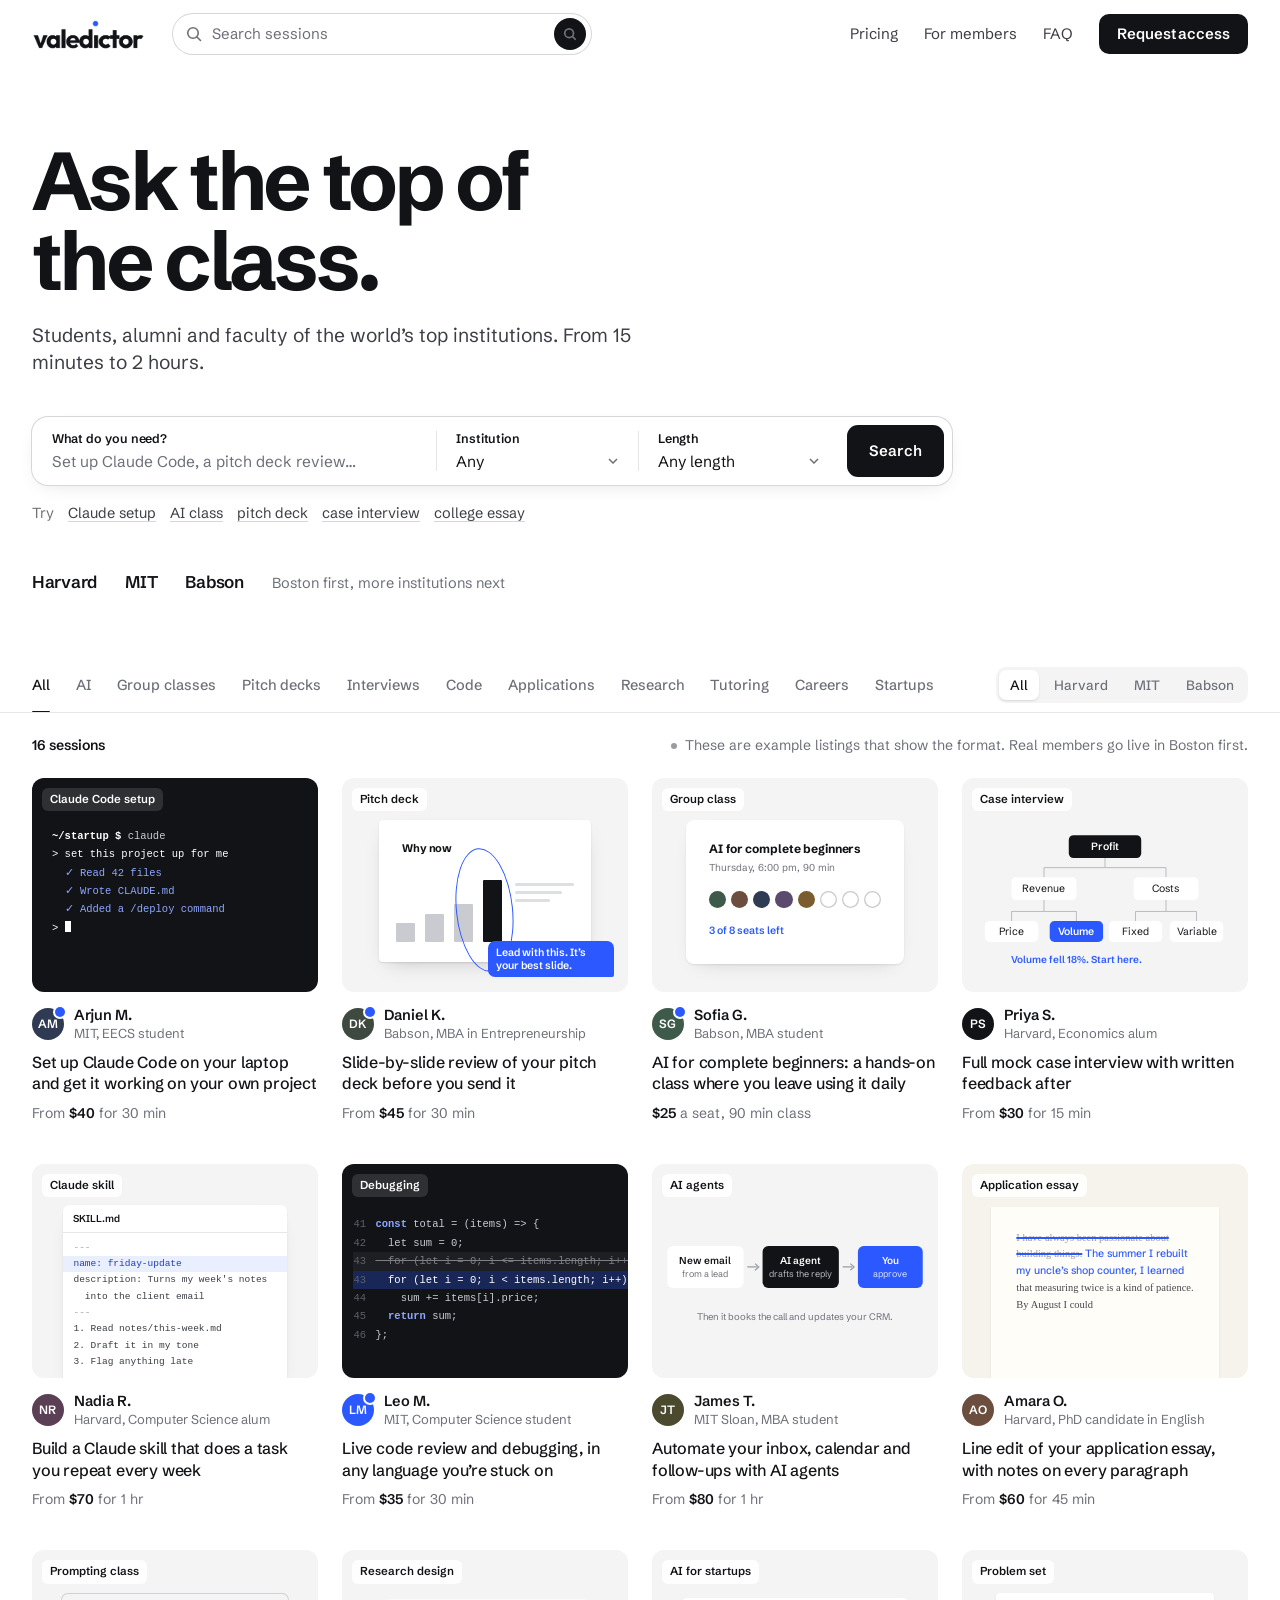
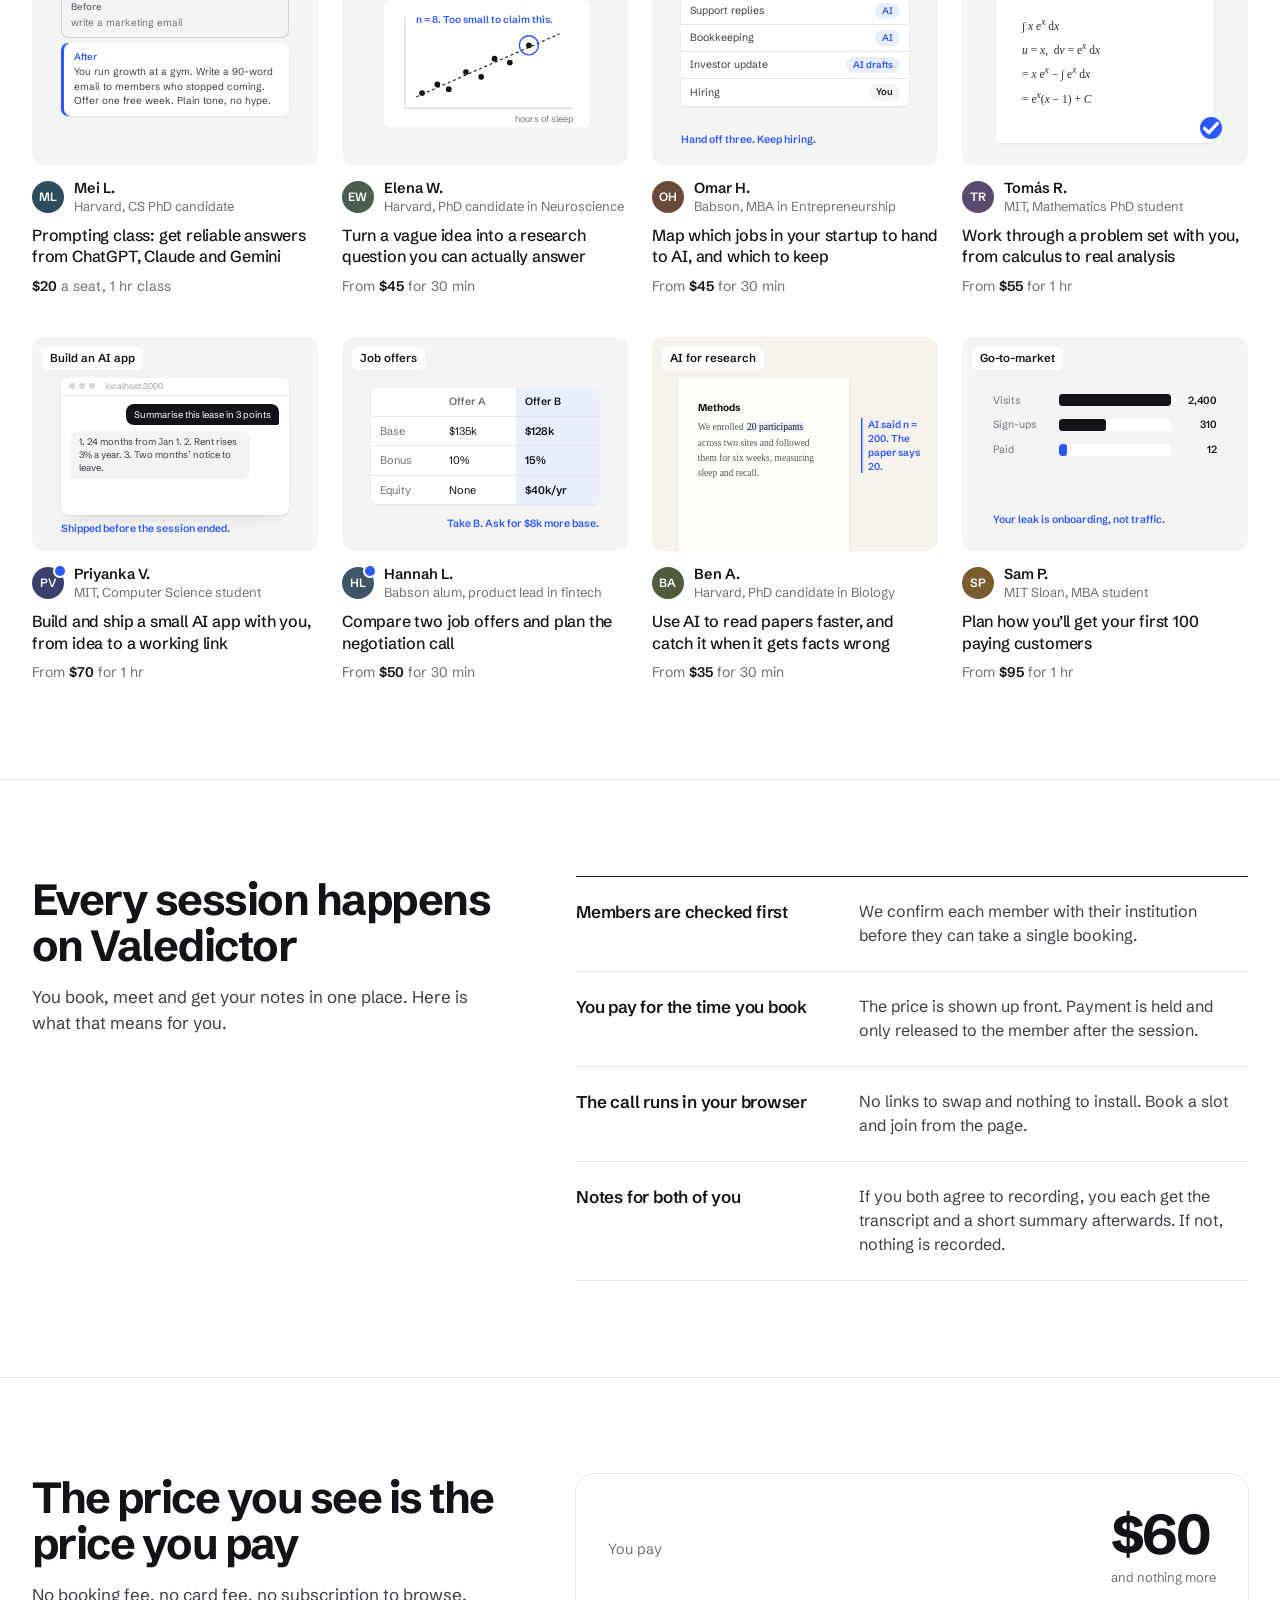
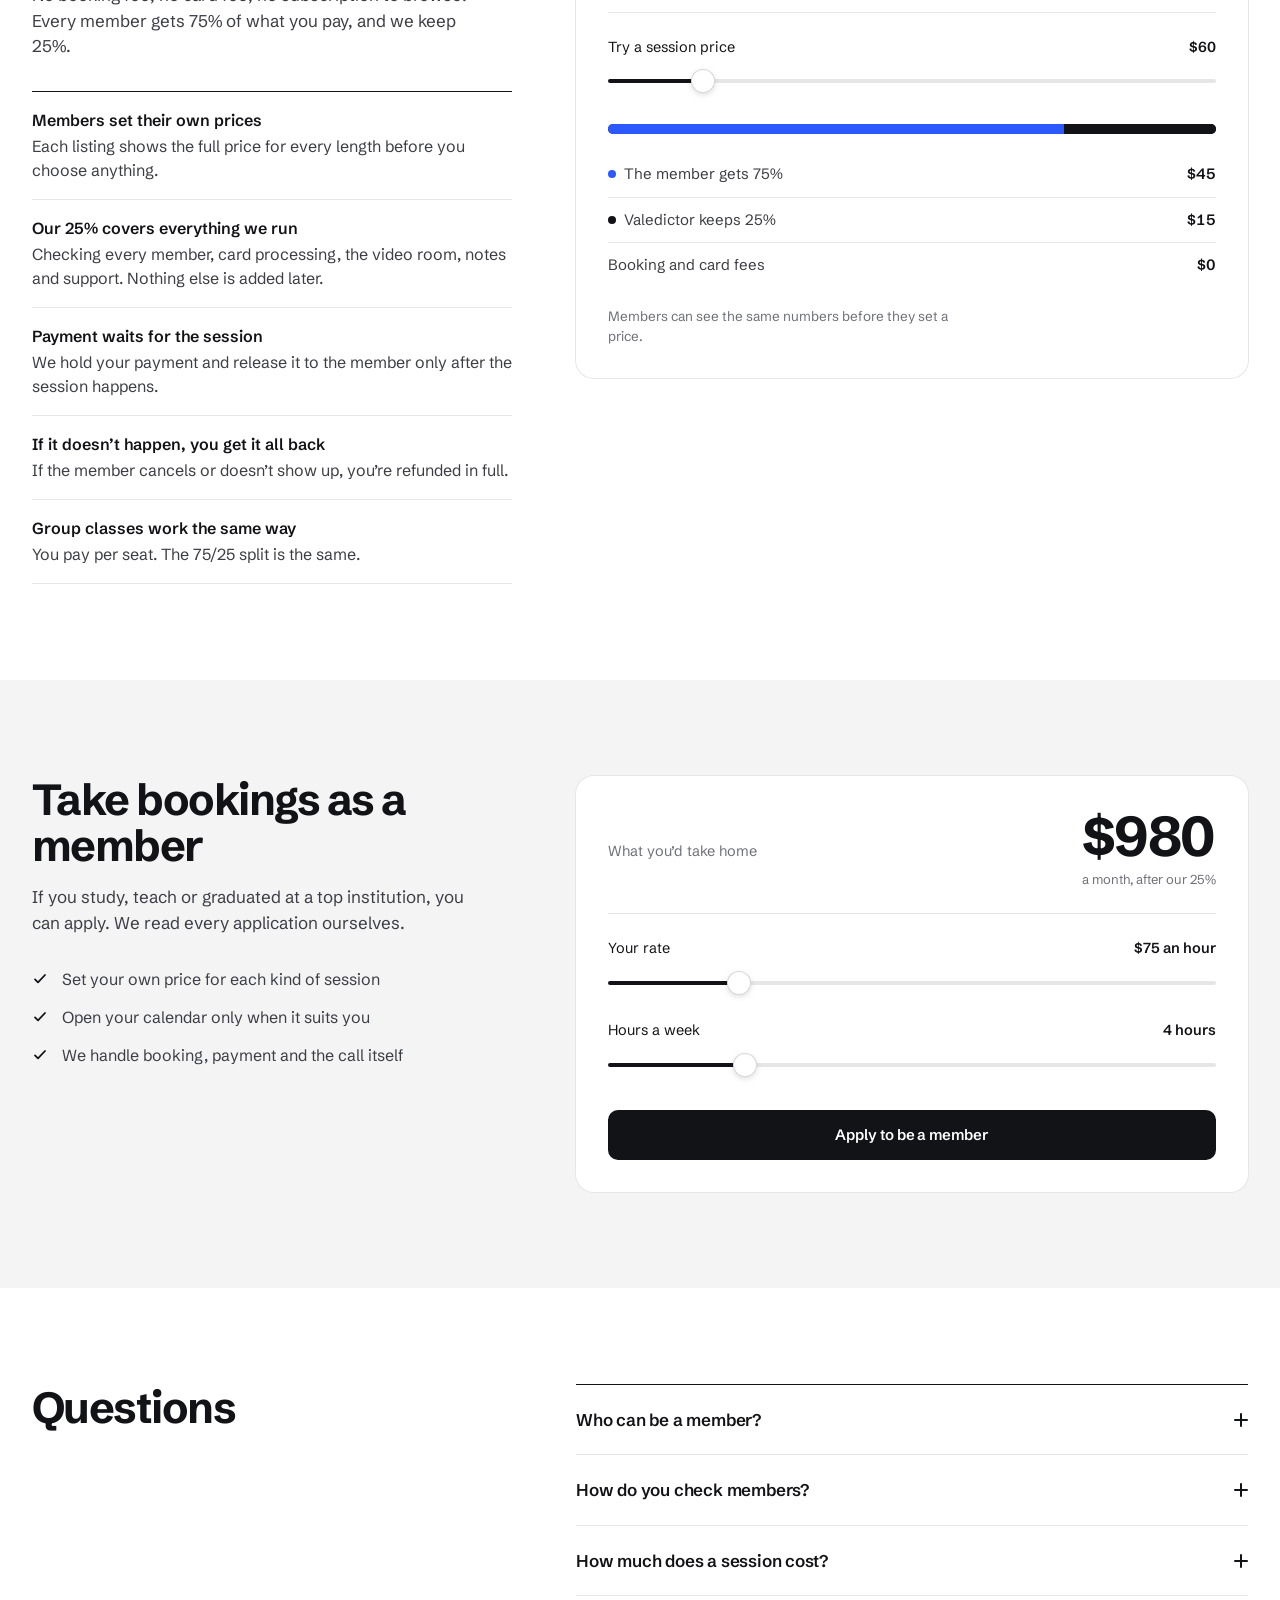
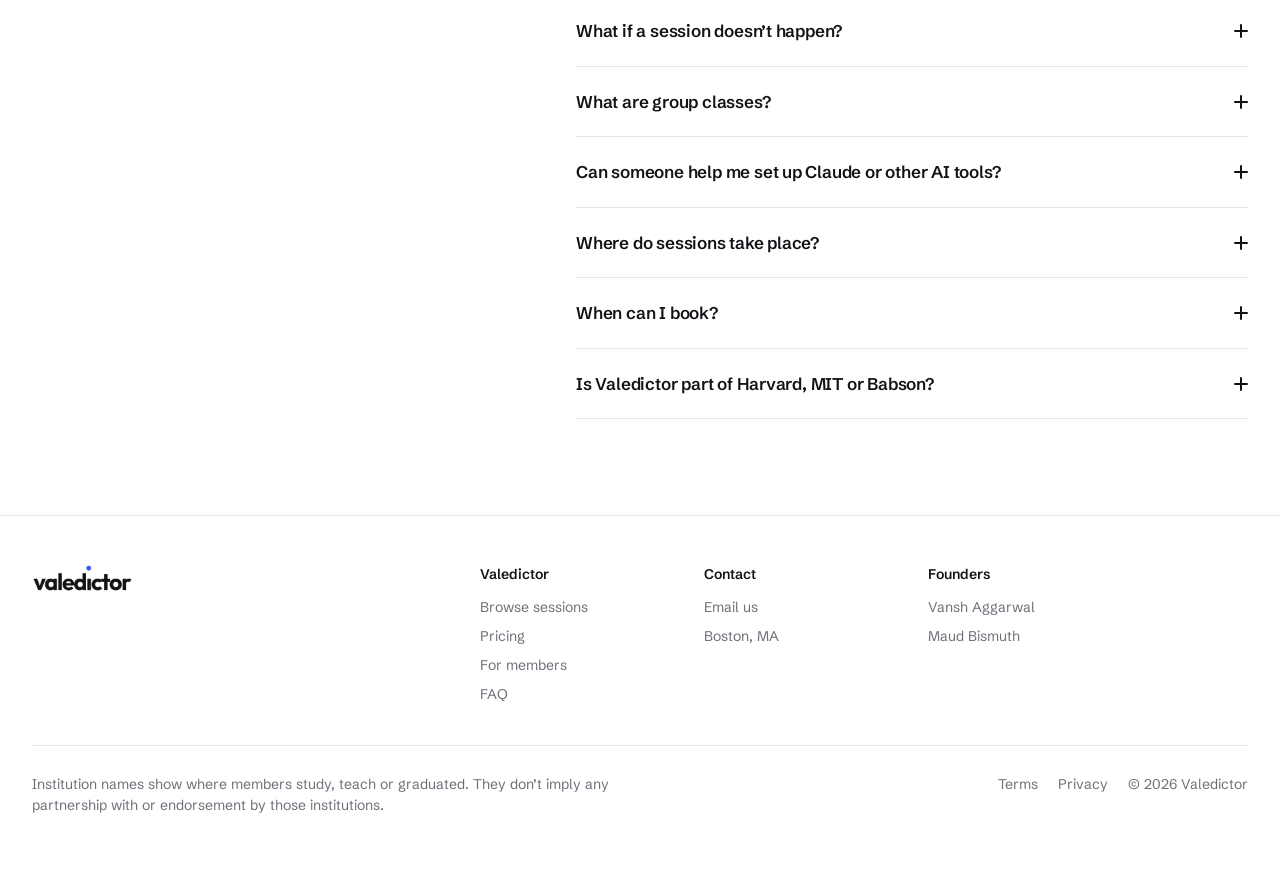
==== commit b7620a58: "web: commission is 75/25, show exact cents Co-Authored-By: Claude Opus 5.5 <noreply@anthropic.com>" ====
--- a/index.html
+++ b/index.html
@@ -781,28 +781,28 @@
     <div class="wrap split">
       <div>
         <h2>The price you see is the price you pay</h2>
-        <p>No booking fee, no card fee, no subscription to browse. Every member gets 80% of what you pay, and we keep 20%.</p>
+        <p>No booking fee, no card fee, no subscription to browse. Every member gets 75% of what you pay, and we keep 25%.</p>
         <ul class="rules">
           <li><b>Members set their own prices</b>Each listing shows the full price for every length before you choose anything.</li>
-          <li><b>Our 20% covers everything we run</b>Checking every member, card processing, the video room, notes and support. Nothing else is added later.</li>
+          <li><b>Our 25% covers everything we run</b>Checking every member, card processing, the video room, notes and support. Nothing else is added later.</li>
           <li><b>Payment waits for the session</b>We hold your payment and release it to the member only after the session happens.</li>
           <li><b>If it doesn’t happen, you get it all back</b>If the member cancels or doesn’t show up, you’re refunded in full.</li>
-          <li><b>Group classes work the same way</b>You pay per seat. The 80/20 split is the same.</li>
+          <li><b>Group classes work the same way</b>You pay per seat. The 75/25 split is the same.</li>
         </ul>
       </div>
       <div class="calc paycalc">
         <div class="out">
           <span>You pay</span>
-          <div><output id="pPay">$50</output><small>and nothing more</small></div>
+          <div><output id="pPay">$60</output><small>and nothing more</small></div>
         </div>
         <div class="rng">
-          <div class="h"><label for="price">Try a session price</label><b id="priceV">$50</b></div>
-          <input type="range" id="price" min="20" max="300" step="5" value="50">
+          <div class="h"><label for="price">Try a session price</label><b id="priceV">$60</b></div>
+          <input type="range" id="price" min="20" max="300" step="5" value="60">
         </div>
-        <div class="splitbar" aria-hidden="true"><i class="m" style="width:80%"></i><i class="v" style="width:20%"></i></div>
+        <div class="splitbar" aria-hidden="true"><i class="m" style="width:75%"></i><i class="v" style="width:25%"></i></div>
         <div class="ledger">
-          <div><span><i class="dot m"></i>The member gets 80%</span><b id="pMember">$40</b></div>
-          <div><span><i class="dot v"></i>Valedictor keeps 20%</span><b id="pUs">$10</b></div>
+          <div><span><i class="dot m"></i>The member gets 75%</span><b id="pMember">$45</b></div>
+          <div><span><i class="dot v"></i>Valedictor keeps 25%</span><b id="pUs">$15</b></div>
           <div><span>Booking and card fees</span><b>$0</b></div>
         </div>
         <p class="fine">Members can see the same numbers before they set a price.</p>
@@ -824,7 +824,7 @@
       <div class="calc" id="calc">
         <div class="out">
           <span>What you’d take home</span>
-          <div><output id="earn">$1,040</output><small>a month, after our 20%</small></div>
+          <div><output id="earn">$980</output><small>a month, after our 25%</small></div>
         </div>
         <div class="rng">
           <div class="h"><label for="rate">Your rate</label><b id="rateV">$75 an hour</b></div>
@@ -845,7 +845,7 @@
       <div class="qs">
         <details><summary>Who can be a member?<i></i></summary><p>Students, alumni and faculty of top institutions, plus people formally affiliated with them. We start with Harvard, MIT and Babson.</p></details>
         <details><summary>How do you check members?<i></i></summary><p>Every member is verified with their institution before their first booking, for example through their institution email. We also read each application ourselves.</p></details>
-        <details><summary>How much does a session cost?<i></i></summary><p>Each member sets their own prices, and the price on the listing is everything you pay. There’s no booking fee, card fee or subscription. The member gets 80% and Valedictor keeps 20%.</p></details>
+        <details><summary>How much does a session cost?<i></i></summary><p>Each member sets their own prices, and the price on the listing is everything you pay. There’s no booking fee, card fee or subscription. The member gets 75% and Valedictor keeps 25%.</p></details>
         <details><summary>What if a session doesn’t happen?<i></i></summary><p>Your payment is held until the session takes place. If the member cancels or doesn’t show up, you get a full refund.</p></details>
         <details><summary>What are group classes?<i></i></summary><p>Small live classes, usually 8 to 10 people, run by one member on a set day and time. You pay per seat. They’re a cheaper way to learn things like AI basics or prompting with others.</p></details>
         <details><summary>Can someone help me set up Claude or other AI tools?<i></i></summary><p>Yes. Members can install and set up tools like Claude Code with you on your own laptop, build custom skills and agents, or teach you to use ChatGPT, Claude and Gemini on your real work.</p></details>
@@ -949,7 +949,8 @@
     build:    { name: 'Priyanka V.', av: ['PV', '#3B3F6B'], open: true, who: 'MIT, Computer Science student', bio: 'Bring an idea for a small AI tool. We plan it, build it on your laptop with you typing, and put it online so you leave with a link you can share.', opts: [['1 hr', 'Plan it and build the first version', 70], ['2 hr', 'Build and ship it together', 140]] },
     papers:   { name: 'Ben A.', av: ['BA', '#4F5B3A'], who: 'Harvard, PhD candidate in Biology', bio: 'AI can read fifty papers in an afternoon and still get the sample size wrong. I’ll show you a workflow that saves the time and checks every claim against the source.', opts: [['30 min', 'Set up your reading workflow', 35], ['1 hr', 'Literature review with AI, checked', 65]] }
   };
-  var FEE = 0.2;
+  var FEE = 0.25;
+  function cash(n) { return n % 1 ? '$' + n.toFixed(2) : money(n); }
 
   /* filtering */
   var state = { cat: '', inst: '', len: '', q: '' };
@@ -1007,13 +1008,13 @@
   function timesFor(i) { return days[i].wk ? ['10:00 am', '11:30 am', '2:00 pm'] : ['8:00 am', '6:00 pm', '7:30 pm', '9:00 pm']; }
   function money(n) { return '$' + n.toLocaleString('en-US'); }
   function ledger(price, label) {
-    var cut = Math.round(price * FEE), keep = price - cut;
+    var cut = price * FEE, keep = price - cut;
     return '<div><span>' + label + '</span><b>' + money(price) + '</b></div>' +
       '<div><span>Booking and card fees</span><b>$0</b></div>' +
       '<div class="tot"><span>You pay</span><b>' + money(price) + '</b></div>' +
       '<p class="splitbar" aria-hidden="true"><i class="m" style="width:' + (100 - FEE * 100) + '%"></i><i class="v" style="width:' + FEE * 100 + '%"></i></p>' +
-      '<div><span><i class="dot m"></i>The member gets ' + (100 - FEE * 100) + '%</span><b>' + money(keep) + '</b></div>' +
-      '<div><span><i class="dot v"></i>Valedictor keeps ' + FEE * 100 + '%</span><b>' + money(cut) + '</b></div>';
+      '<div><span><i class="dot m"></i>The member gets ' + (100 - FEE * 100) + '%</span><b>' + cash(keep) + '</b></div>' +
+      '<div><span><i class="dot v"></i>Valedictor keeps ' + FEE * 100 + '%</span><b>' + cash(cut) + '</b></div>';
   }
   function renderSheet() {
     var L = D[current], c = L.cls;
@@ -1153,9 +1154,9 @@
   /* pricing calculator */
   var price = $('#price');
   function split() {
-    var p = +price.value, cut = Math.round(p * FEE);
+    var p = +price.value, cut = p * FEE;
     $('#pPay').textContent = money(p); $('#priceV').textContent = money(p);
-    $('#pMember').textContent = money(p - cut); $('#pUs').textContent = money(cut);
+    $('#pMember').textContent = cash(p - cut); $('#pUs').textContent = cash(cut);
     price.style.setProperty('--p', ((p - price.min) / (price.max - price.min) * 100) + '%');
   }
   price.addEventListener('input', split); split();
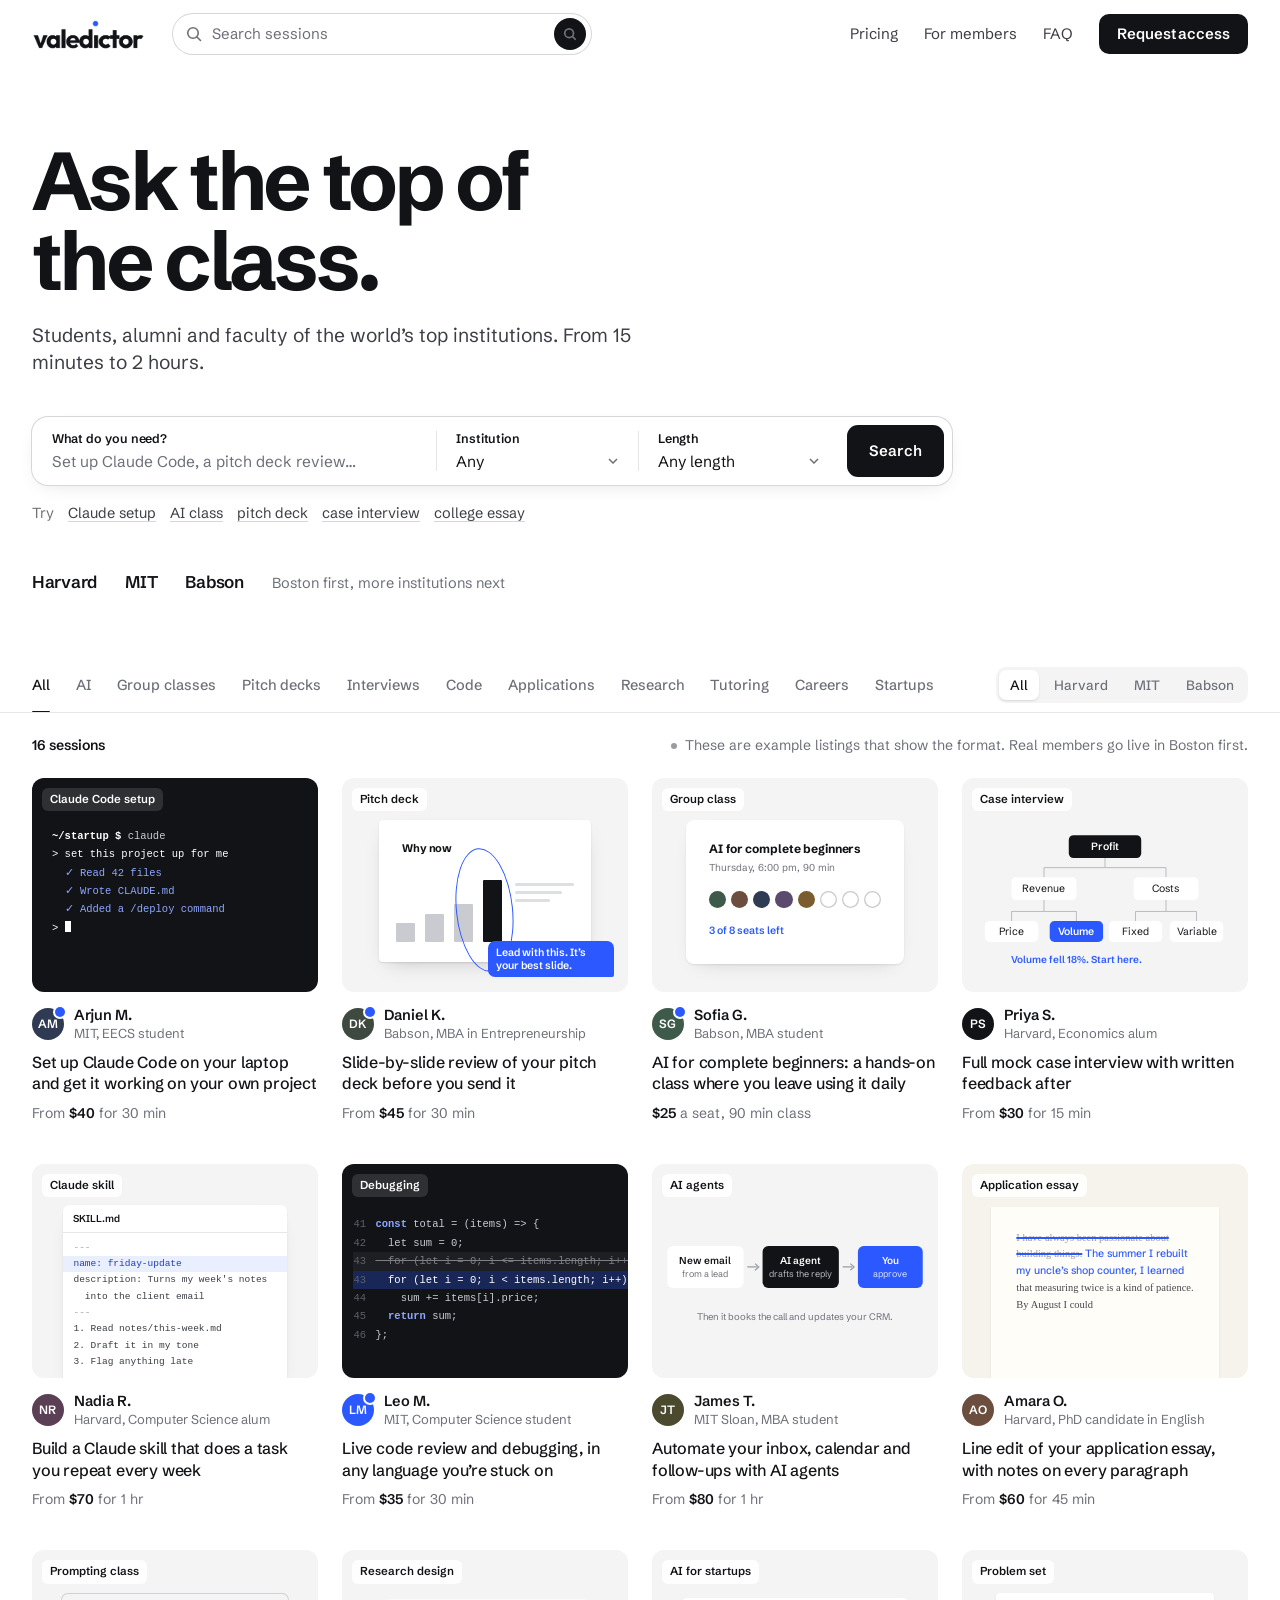
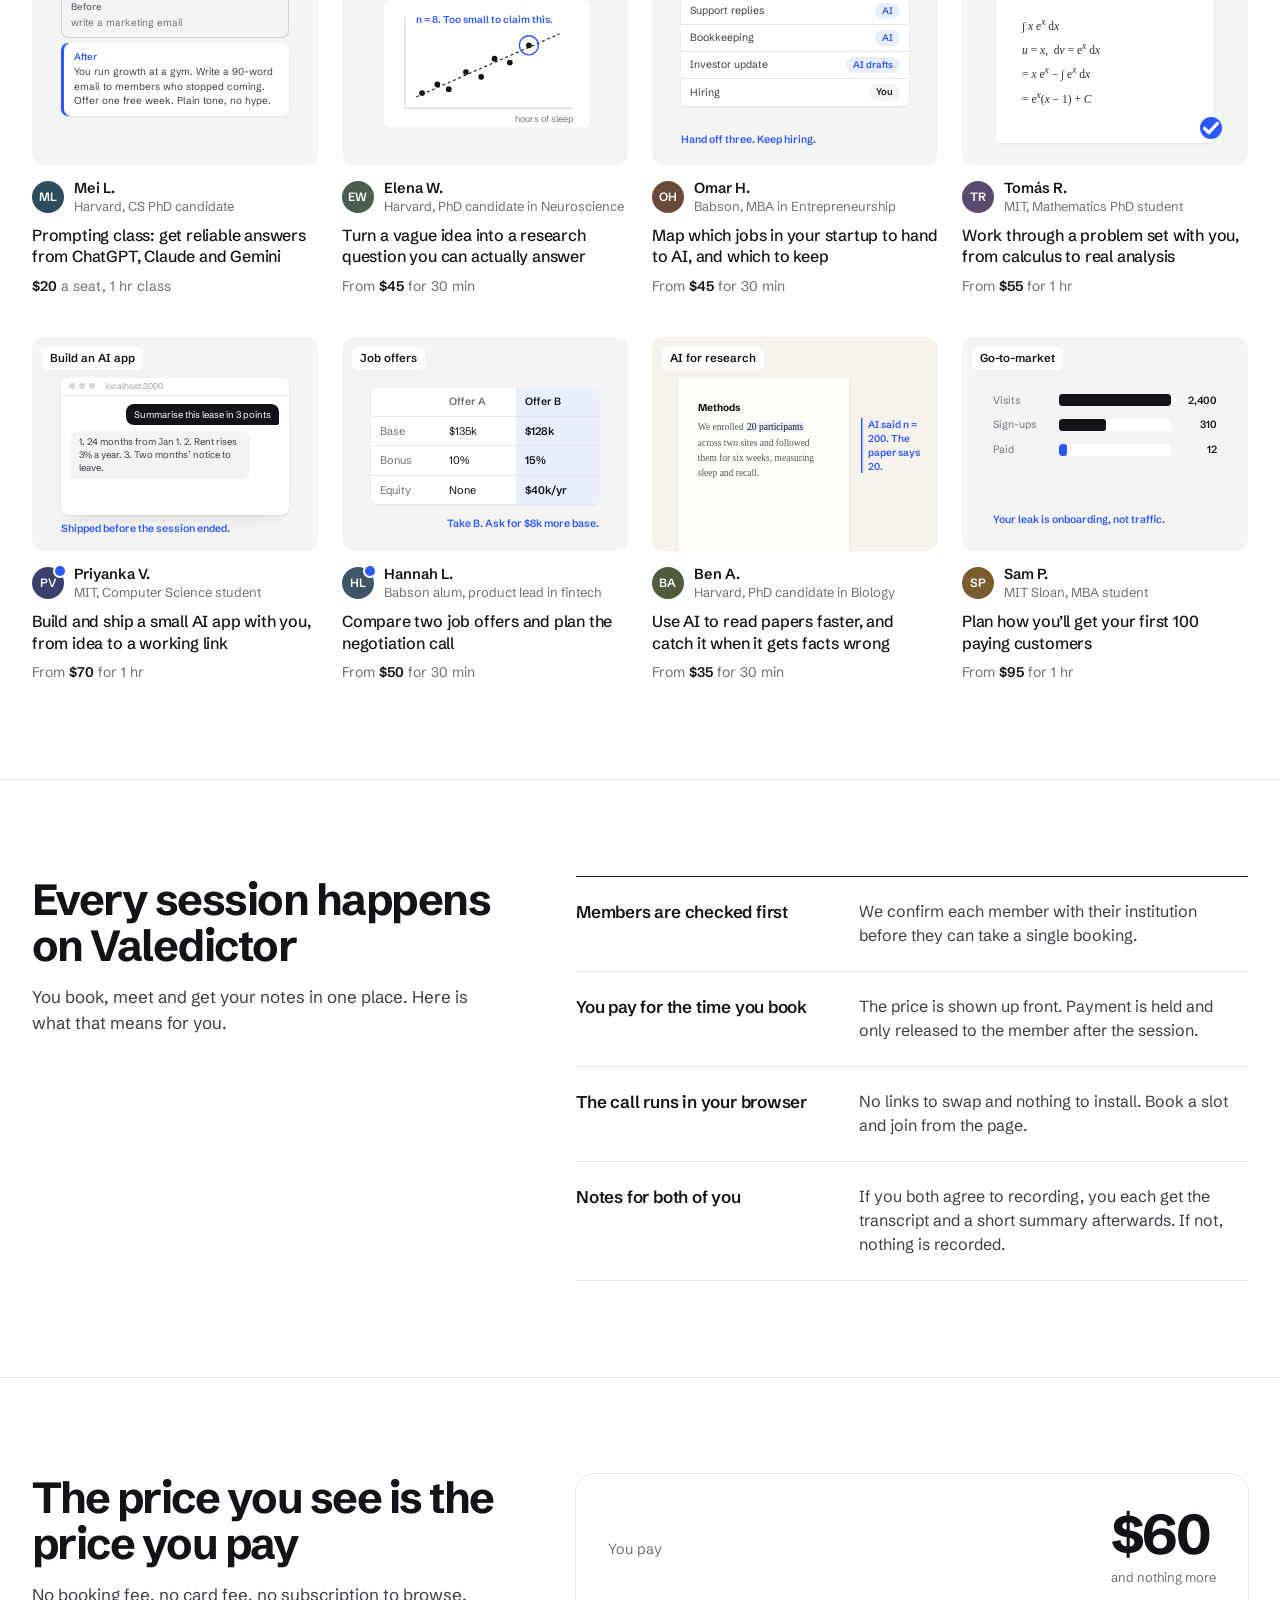
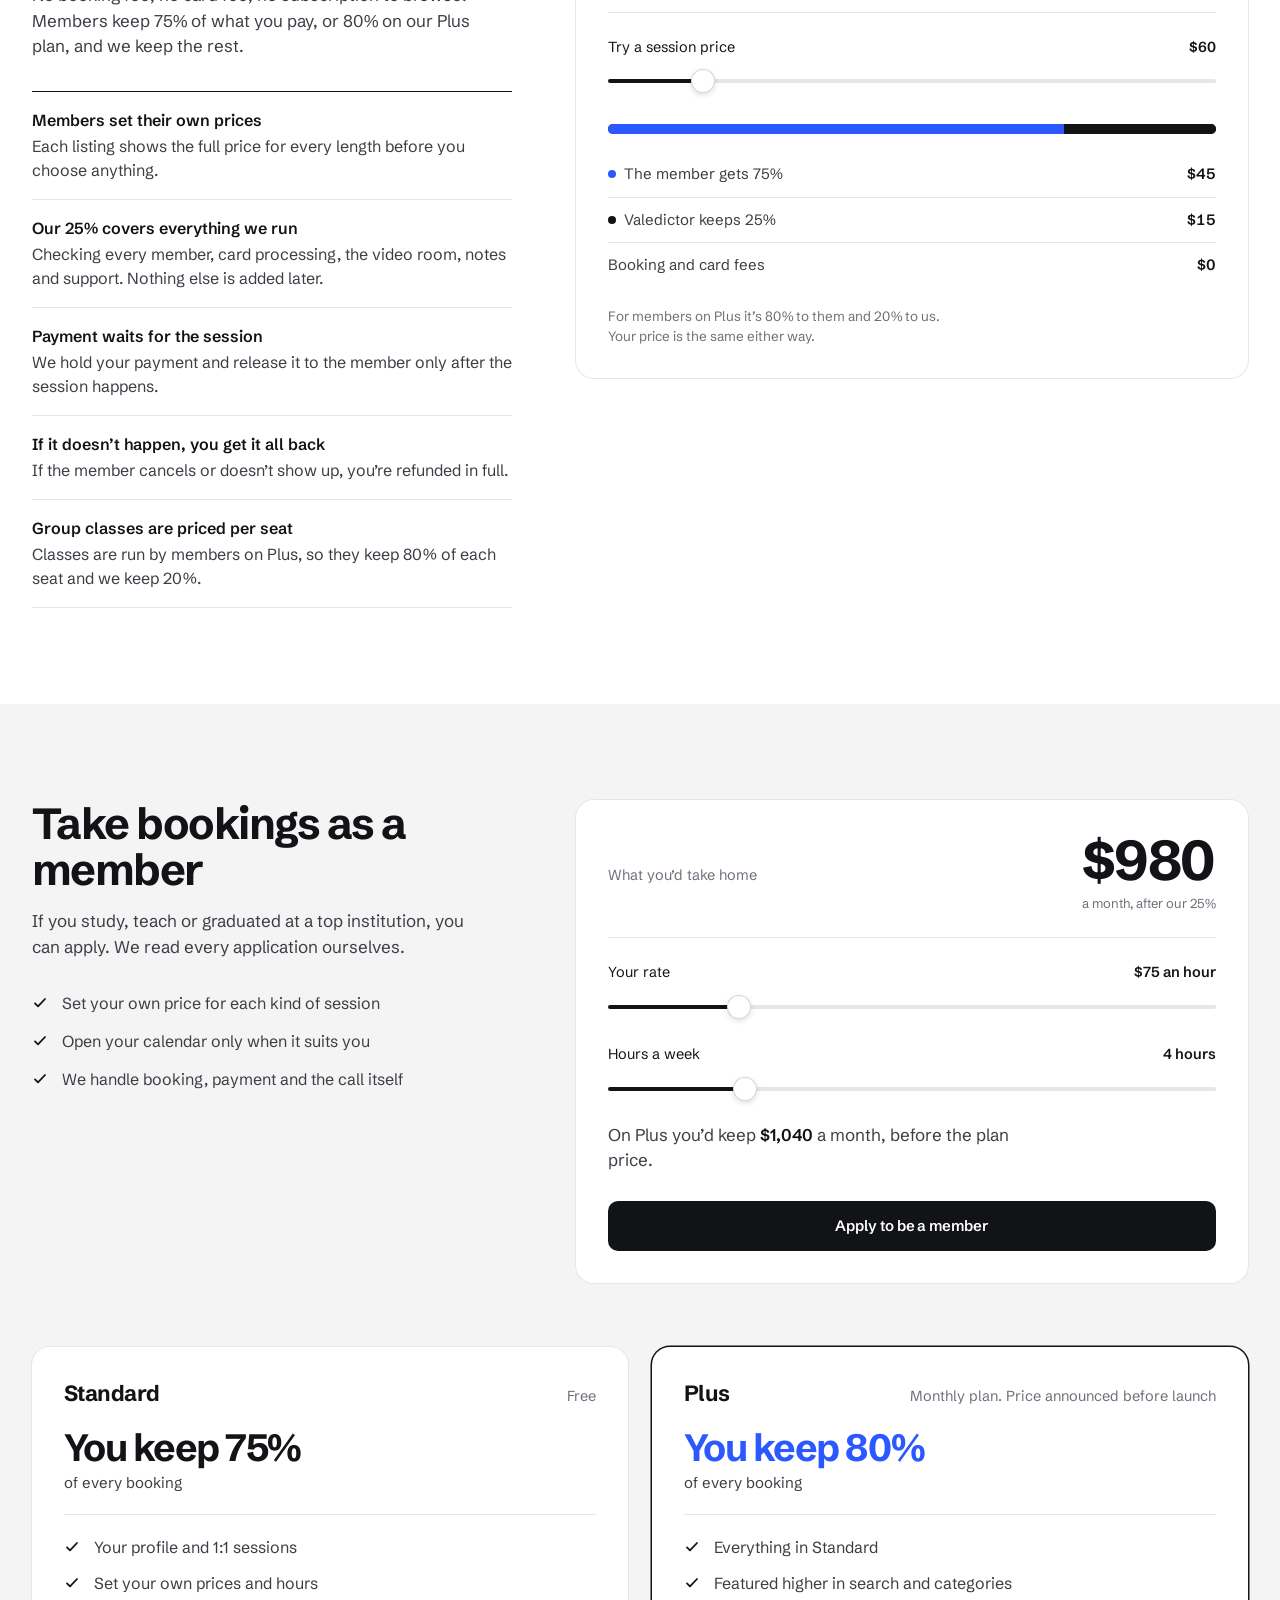
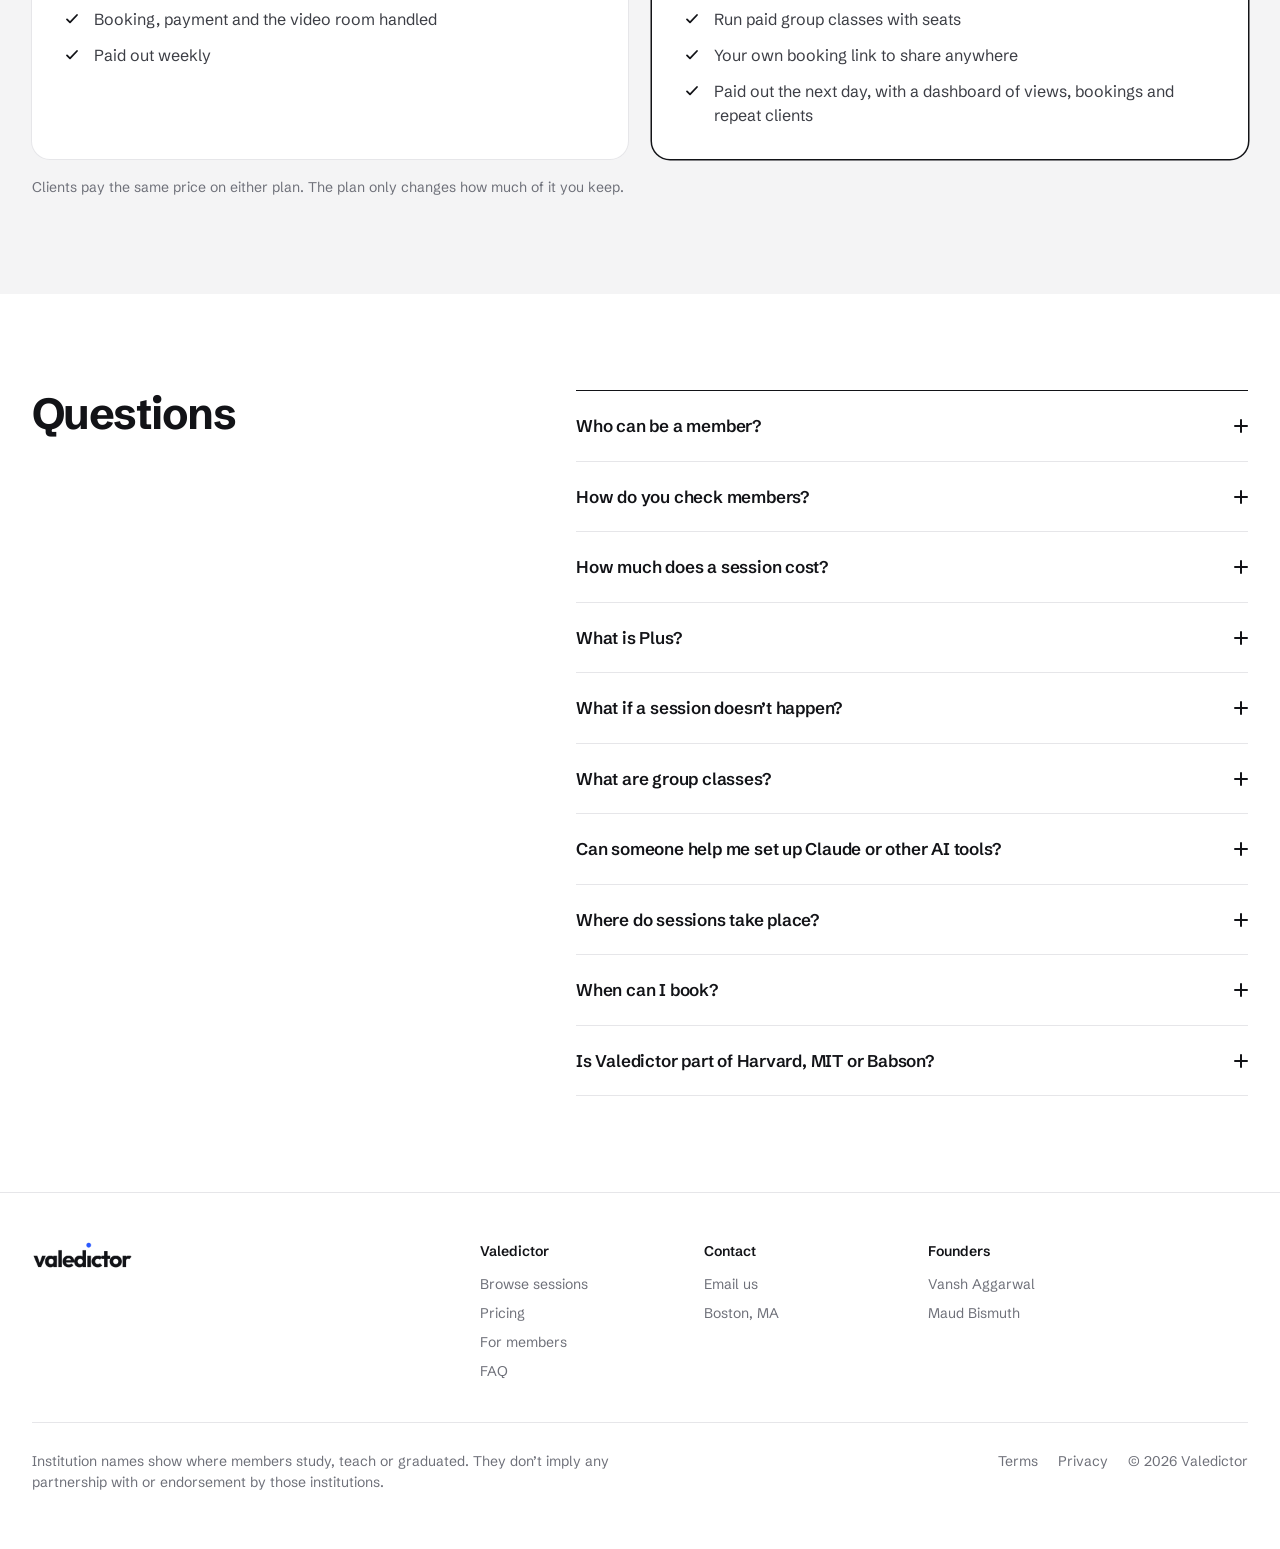
==== commit fda76d58: "web: Plus member plan (keep 80%), splits shown per plan (not published); vault: log pricing decision" ====
--- a/index.html
+++ b/index.html
@@ -319,6 +319,22 @@
 .rules li { padding: 16px 0 17px; border-bottom: 1px solid var(--line); color: var(--ink-2); }
 .rules li b { display: block; color: var(--ink); font-weight: 600; margin-bottom: 2px; }
 .paycalc { align-self: start; }
+.plusline { margin-top: 22px; font-size: 14px; color: var(--muted); }
+.plusline b { color: var(--ink); font-weight: 600; }
+.plans { margin-top: 64px; display: grid; grid-template-columns: repeat(2, minmax(0, 1fr)); gap: 24px; }
+.plan { background: var(--white); border-radius: 18px; padding: 30px 32px 32px; box-shadow: 0 0 0 1px var(--line); }
+.plan.plus { box-shadow: 0 0 0 1.5px var(--ink); }
+.plan .ph { display: flex; align-items: baseline; justify-content: space-between; gap: 16px; flex-wrap: wrap; }
+.plan h3 { font-size: 22px; letter-spacing: -.025em; font-weight: 700; }
+.plan .pp { font-size: 14.5px; color: var(--muted); }
+.plan .keep { margin-top: 18px; padding-bottom: 20px; border-bottom: 1px solid var(--line); font-size: 15px; color: var(--ink-2); }
+.plan .keep b { display: block; font-size: clamp(30px, 3vw, 38px); line-height: 1.05; letter-spacing: -.04em; font-weight: 700; color: var(--ink); margin-bottom: 4px; }
+.plan.plus .keep b { color: var(--blue); }
+.plan ul { margin-top: 20px; list-style: none; display: grid; gap: 12px; }
+.plan li { display: grid; grid-template-columns: 18px 1fr; gap: 12px; color: var(--ink-2); }
+.plan li svg { margin-top: 4px; color: var(--ink); }
+.plannote { margin-top: 18px; font-size: 14px; color: var(--muted); }
+@media (max-width: 860px) { .plans { grid-template-columns: 1fr; margin-top: 48px; } .plan { padding: 24px; } }
 .paycalc .out output { font-variant-numeric: tabular-nums; }
 .splitbar { margin-top: 26px; height: 10px; border-radius: 5px; background: var(--ink); overflow: hidden; display: flex; }
 .splitbar i { display: block; height: 100%; }
@@ -781,13 +797,13 @@
     <div class="wrap split">
       <div>
         <h2>The price you see is the price you pay</h2>
-        <p>No booking fee, no card fee, no subscription to browse. Every member gets 75% of what you pay, and we keep 25%.</p>
+        <p>No booking fee, no card fee, no subscription to browse. Members keep 75% of what you pay, or 80% on our Plus plan, and we keep the rest.</p>
         <ul class="rules">
           <li><b>Members set their own prices</b>Each listing shows the full price for every length before you choose anything.</li>
           <li><b>Our 25% covers everything we run</b>Checking every member, card processing, the video room, notes and support. Nothing else is added later.</li>
           <li><b>Payment waits for the session</b>We hold your payment and release it to the member only after the session happens.</li>
           <li><b>If it doesn’t happen, you get it all back</b>If the member cancels or doesn’t show up, you’re refunded in full.</li>
-          <li><b>Group classes work the same way</b>You pay per seat. The 75/25 split is the same.</li>
+          <li><b>Group classes are priced per seat</b>Classes are run by members on Plus, so they keep 80% of each seat and we keep 20%.</li>
         </ul>
       </div>
       <div class="calc paycalc">
@@ -805,7 +821,7 @@
           <div><span><i class="dot v"></i>Valedictor keeps 25%</span><b id="pUs">$15</b></div>
           <div><span>Booking and card fees</span><b>$0</b></div>
         </div>
-        <p class="fine">Members can see the same numbers before they set a price.</p>
+        <p class="fine">For members on Plus it’s 80% to them and 20% to us. Your price is the same either way.</p>
       </div>
     </div>
   </section>
@@ -834,8 +850,35 @@
           <div class="h"><label for="hrs">Hours a week</label><b id="hrsV">4 hours</b></div>
           <input type="range" id="hrs" min="1" max="15" step="1" value="4">
         </div>
+        <p class="plusline">On Plus you’d keep <b id="earnPlus">$1,040</b> a month, before the plan price.</p>
         <button class="btn" type="button" data-request data-member>Apply to be a member</button>
       </div>
+    </div>
+    <div class="wrap">
+      <div class="plans" id="plans">
+        <article class="plan">
+          <div class="ph"><h3>Standard</h3><p class="pp">Free</p></div>
+          <p class="keep"><b>You keep 75%</b> of every booking</p>
+          <ul>
+            <li><svg width="16" height="16" viewBox="0 0 16 16" aria-hidden="true"><path d="M3 8.4l3 3 7-7.4" fill="none" stroke="currentColor" stroke-width="1.8" stroke-linecap="round" stroke-linejoin="round"/></svg>Your profile and 1:1 sessions</li>
+            <li><svg width="16" height="16" viewBox="0 0 16 16" aria-hidden="true"><path d="M3 8.4l3 3 7-7.4" fill="none" stroke="currentColor" stroke-width="1.8" stroke-linecap="round" stroke-linejoin="round"/></svg>Set your own prices and hours</li>
+            <li><svg width="16" height="16" viewBox="0 0 16 16" aria-hidden="true"><path d="M3 8.4l3 3 7-7.4" fill="none" stroke="currentColor" stroke-width="1.8" stroke-linecap="round" stroke-linejoin="round"/></svg>Booking, payment and the video room handled</li>
+            <li><svg width="16" height="16" viewBox="0 0 16 16" aria-hidden="true"><path d="M3 8.4l3 3 7-7.4" fill="none" stroke="currentColor" stroke-width="1.8" stroke-linecap="round" stroke-linejoin="round"/></svg>Paid out weekly</li>
+          </ul>
+        </article>
+        <article class="plan plus">
+          <div class="ph"><h3>Plus</h3><p class="pp">Monthly plan. Price announced before launch</p></div>
+          <p class="keep"><b>You keep 80%</b> of every booking</p>
+          <ul>
+            <li><svg width="16" height="16" viewBox="0 0 16 16" aria-hidden="true"><path d="M3 8.4l3 3 7-7.4" fill="none" stroke="currentColor" stroke-width="1.8" stroke-linecap="round" stroke-linejoin="round"/></svg>Everything in Standard</li>
+            <li><svg width="16" height="16" viewBox="0 0 16 16" aria-hidden="true"><path d="M3 8.4l3 3 7-7.4" fill="none" stroke="currentColor" stroke-width="1.8" stroke-linecap="round" stroke-linejoin="round"/></svg>Featured higher in search and categories</li>
+            <li><svg width="16" height="16" viewBox="0 0 16 16" aria-hidden="true"><path d="M3 8.4l3 3 7-7.4" fill="none" stroke="currentColor" stroke-width="1.8" stroke-linecap="round" stroke-linejoin="round"/></svg>Run paid group classes with seats</li>
+            <li><svg width="16" height="16" viewBox="0 0 16 16" aria-hidden="true"><path d="M3 8.4l3 3 7-7.4" fill="none" stroke="currentColor" stroke-width="1.8" stroke-linecap="round" stroke-linejoin="round"/></svg>Your own booking link to share anywhere</li>
+            <li><svg width="16" height="16" viewBox="0 0 16 16" aria-hidden="true"><path d="M3 8.4l3 3 7-7.4" fill="none" stroke="currentColor" stroke-width="1.8" stroke-linecap="round" stroke-linejoin="round"/></svg>Paid out the next day, with a dashboard of views, bookings and repeat clients</li>
+          </ul>
+        </article>
+      </div>
+      <p class="plannote">Clients pay the same price on either plan. The plan only changes how much of it you keep.</p>
     </div>
   </section>
 
@@ -845,7 +888,8 @@
       <div class="qs">
         <details><summary>Who can be a member?<i></i></summary><p>Students, alumni and faculty of top institutions, plus people formally affiliated with them. We start with Harvard, MIT and Babson.</p></details>
         <details><summary>How do you check members?<i></i></summary><p>Every member is verified with their institution before their first booking, for example through their institution email. We also read each application ourselves.</p></details>
-        <details><summary>How much does a session cost?<i></i></summary><p>Each member sets their own prices, and the price on the listing is everything you pay. There’s no booking fee, card fee or subscription. The member gets 75% and Valedictor keeps 25%.</p></details>
+        <details><summary>How much does a session cost?<i></i></summary><p>Each member sets their own prices, and the price on the listing is everything you pay. There’s no booking fee, card fee or subscription. The member gets 75% and Valedictor keeps 25%, or 80% and 20% if the member is on Plus. Each booking shows you the exact split.</p></details>
+        <details><summary>What is Plus?<i></i></summary><p>A monthly plan for members. On Plus you keep 80% of every booking instead of 75%, appear higher in search, can run paid group classes, get your own booking link, and are paid out the next day with a dashboard of your bookings. We’ll announce the price before launch.</p></details>
         <details><summary>What if a session doesn’t happen?<i></i></summary><p>Your payment is held until the session takes place. If the member cancels or doesn’t show up, you get a full refund.</p></details>
         <details><summary>What are group classes?<i></i></summary><p>Small live classes, usually 8 to 10 people, run by one member on a set day and time. You pay per seat. They’re a cheaper way to learn things like AI basics or prompting with others.</p></details>
         <details><summary>Can someone help me set up Claude or other AI tools?<i></i></summary><p>Yes. Members can install and set up tools like Claude Code with you on your own laptop, build custom skills and agents, or teach you to use ChatGPT, Claude and Gemini on your real work.</p></details>
@@ -941,16 +985,16 @@
     offer:    { name: 'Hannah L.', av: ['HL', '#3D5566'], open: true, who: 'Babson alum, product lead in fintech', bio: 'I’ve hired for product teams and negotiated my own offers. We’ll compare yours line by line and script the call.', opts: [['30 min', 'Compare two offers', 50], ['1 hr', 'Offer review plus a practice negotiation', 90]] },
     gtm:      { name: 'Sam P.', av: ['SP', '#7A5C2E'], who: 'MIT Sloan, MBA student', bio: 'I led growth at a B2B startup before Sloan. We’ll find where your funnel leaks and write a plan for your first 100 paying customers.', opts: [['1 hr', 'Go-to-market plan', 95], ['2 hr', 'Plan plus pricing and messaging', 180]] },
     claude:   { name: 'Arjun M.', av: ['AM', '#2F3B52'], open: true, who: 'MIT, EECS student', bio: 'I set up Claude Code for founders and researchers most weeks. We install it, point it at your real project, write your CLAUDE.md together and add the commands you’ll actually use.', opts: [['30 min', 'Install it and run your first task', 40], ['1 hr', 'Full setup with your own commands and skills', 75]] },
-    aiclass:  { name: 'Sofia G.', av: ['SG', '#3E5A4A'], open: true, who: 'Babson, MBA student', bio: 'A small class for people who have never used AI properly. We use ChatGPT, Claude and Gemini on your own work: email, research, planning and spreadsheets. Bring a laptop.', cls: { day: 'Thursday', time: '6:00 pm', len: '90 min', seats: 8, taken: 5 }, opts: [['90 min', 'One seat', 25], ['90 min', 'Two seats', 50]] },
+    aiclass:  { name: 'Sofia G.', av: ['SG', '#3E5A4A'], open: true, who: 'Babson, MBA student', bio: 'A small class for people who have never used AI properly. We use ChatGPT, Claude and Gemini on your own work: email, research, planning and spreadsheets. Bring a laptop.', plus: true, cls: { day: 'Thursday', time: '6:00 pm', len: '90 min', seats: 8, taken: 5 }, opts: [['90 min', 'One seat', 25], ['90 min', 'Two seats', 50]] },
     skill:    { name: 'Nadia R.', av: ['NR', '#5B3F55'], who: 'Harvard, Computer Science alum', bio: 'Bring a task you do every week. We turn it into a Claude skill with clear steps and test it on your real files, so next week it takes one line to run.', opts: [['1 hr', 'Build and test one skill', 70], ['2 hr', 'Three skills for you or your team', 130]] },
     agents:   { name: 'James T.', av: ['JT', '#4B4A2E'], who: 'MIT Sloan, MBA student', bio: 'I run my own inbox, calendar and sales follow-ups with AI agents. We set up one workflow end to end, with you approving anything that goes out.', opts: [['1 hr', 'Automate one workflow', 80], ['2 hr', 'Inbox, calendar and CRM together', 150]] },
-    prompting:{ name: 'Mei L.', av: ['ML', '#2E4D5C'], who: 'Harvard, CS PhD candidate', bio: 'I research how language models fail. In this class you learn to write prompts that give the same good answer every time, and to spot when the model is guessing.', cls: { day: 'Tuesday', time: '7:30 pm', len: '1 hr', seats: 10, taken: 7 }, opts: [['1 hr', 'One seat', 20], ['1 hr', 'Two seats', 40]] },
+    prompting:{ name: 'Mei L.', av: ['ML', '#2E4D5C'], who: 'Harvard, CS PhD candidate', bio: 'I research how language models fail. In this class you learn to write prompts that give the same good answer every time, and to spot when the model is guessing.', plus: true, cls: { day: 'Tuesday', time: '7:30 pm', len: '1 hr', seats: 10, taken: 7 }, opts: [['1 hr', 'One seat', 20], ['1 hr', 'Two seats', 40]] },
     aimap:    { name: 'Omar H.', av: ['OH', '#6A4A3A'], who: 'Babson, MBA in Entrepreneurship', bio: 'We go through your week task by task and decide what AI should do, what it should draft for you, and what stays human. You leave with the first two automations running.', opts: [['30 min', 'Quick AI audit', 45], ['1 hr', 'Full map and first automations', 85]] },
     build:    { name: 'Priyanka V.', av: ['PV', '#3B3F6B'], open: true, who: 'MIT, Computer Science student', bio: 'Bring an idea for a small AI tool. We plan it, build it on your laptop with you typing, and put it online so you leave with a link you can share.', opts: [['1 hr', 'Plan it and build the first version', 70], ['2 hr', 'Build and ship it together', 140]] },
     papers:   { name: 'Ben A.', av: ['BA', '#4F5B3A'], who: 'Harvard, PhD candidate in Biology', bio: 'AI can read fifty papers in an afternoon and still get the sample size wrong. I’ll show you a workflow that saves the time and checks every claim against the source.', opts: [['30 min', 'Set up your reading workflow', 35], ['1 hr', 'Literature review with AI, checked', 65]] }
   };
-  var FEE = 0.25;
-  function cash(n) { return n % 1 ? '$' + n.toFixed(2) : money(n); }
+  var FEE = 0.25, PLUS_KEEP = 0.8;
+  function cash(n) { n = Math.round(n * 100) / 100; return n % 1 ? '$' + n.toFixed(2) : money(n); }
 
   /* filtering */
   var state = { cat: '', inst: '', len: '', q: '' };
@@ -1007,14 +1051,14 @@
   })();
   function timesFor(i) { return days[i].wk ? ['10:00 am', '11:30 am', '2:00 pm'] : ['8:00 am', '6:00 pm', '7:30 pm', '9:00 pm']; }
   function money(n) { return '$' + n.toLocaleString('en-US'); }
-  function ledger(price, label) {
-    var cut = price * FEE, keep = price - cut;
+  function ledger(price, label, plus) {
+    var fee = plus ? 1 - PLUS_KEEP : FEE, cut = price * fee, keep = price - cut, mp = Math.round((1 - fee) * 100), vp = 100 - mp;
     return '<div><span>' + label + '</span><b>' + money(price) + '</b></div>' +
       '<div><span>Booking and card fees</span><b>$0</b></div>' +
       '<div class="tot"><span>You pay</span><b>' + money(price) + '</b></div>' +
-      '<p class="splitbar" aria-hidden="true"><i class="m" style="width:' + (100 - FEE * 100) + '%"></i><i class="v" style="width:' + FEE * 100 + '%"></i></p>' +
-      '<div><span><i class="dot m"></i>The member gets ' + (100 - FEE * 100) + '%</span><b>' + cash(keep) + '</b></div>' +
-      '<div><span><i class="dot v"></i>Valedictor keeps ' + FEE * 100 + '%</span><b>' + cash(cut) + '</b></div>';
+      '<p class="splitbar" aria-hidden="true"><i class="m" style="width:' + mp + '%"></i><i class="v" style="width:' + vp + '%"></i></p>' +
+      '<div><span><i class="dot m"></i>The member gets ' + mp + '%' + (plus ? ' (on Plus)' : '') + '</span><b>' + cash(keep) + '</b></div>' +
+      '<div><span><i class="dot v"></i>Valedictor keeps ' + vp + '%</span><b>' + cash(cut) + '</b></div>';
   }
   function renderSheet() {
     var L = D[current], c = L.cls;
@@ -1024,7 +1068,7 @@
       return '<label class="opt"><input type="radio" name="opt" value="' + i + '"' + (i === sel.opt ? ' checked' : '') + '><span>' + o[1] + '<small>' + (c ? o[0] + ' class' : o[0]) + '</small></span><b>' + money(o[2]) + '</b></label>';
     }).join('');
     var o = L.opts[sel.opt];
-    $('#sLedger').innerHTML = ledger(o[2], c ? o[1] + ', ' + o[0] + ' class' : o[0] + ' session');
+    $('#sLedger').innerHTML = ledger(o[2], c ? o[1] + ', ' + o[0] + ' class' : o[0] + ' session', L.plus);
     $('#sClass').hidden = !c; $('#sDays').hidden = !!c; $('#sTimes').hidden = !!c;
     $('#sTotal').textContent = money(o[2]);
     $('#sBook').textContent = c ? 'Request a seat' : 'Request this session';
@@ -1145,6 +1189,7 @@
   function earn() {
     var r = +rate.value, h = +hrs.value, m = Math.round(r * h * 52 / 12 * (1 - FEE) / 10) * 10;
     $('#earn').textContent = money(m);
+    $('#earnPlus').textContent = money(Math.round(r * h * 52 / 12 * PLUS_KEEP / 10) * 10);
     $('#rateV').textContent = '$' + r + ' an hour';
     $('#hrsV').textContent = h + (h === 1 ? ' hour' : ' hours');
     [rate, hrs].forEach(function (x) { x.style.setProperty('--p', ((x.value - x.min) / (x.max - x.min) * 100) + '%'); });
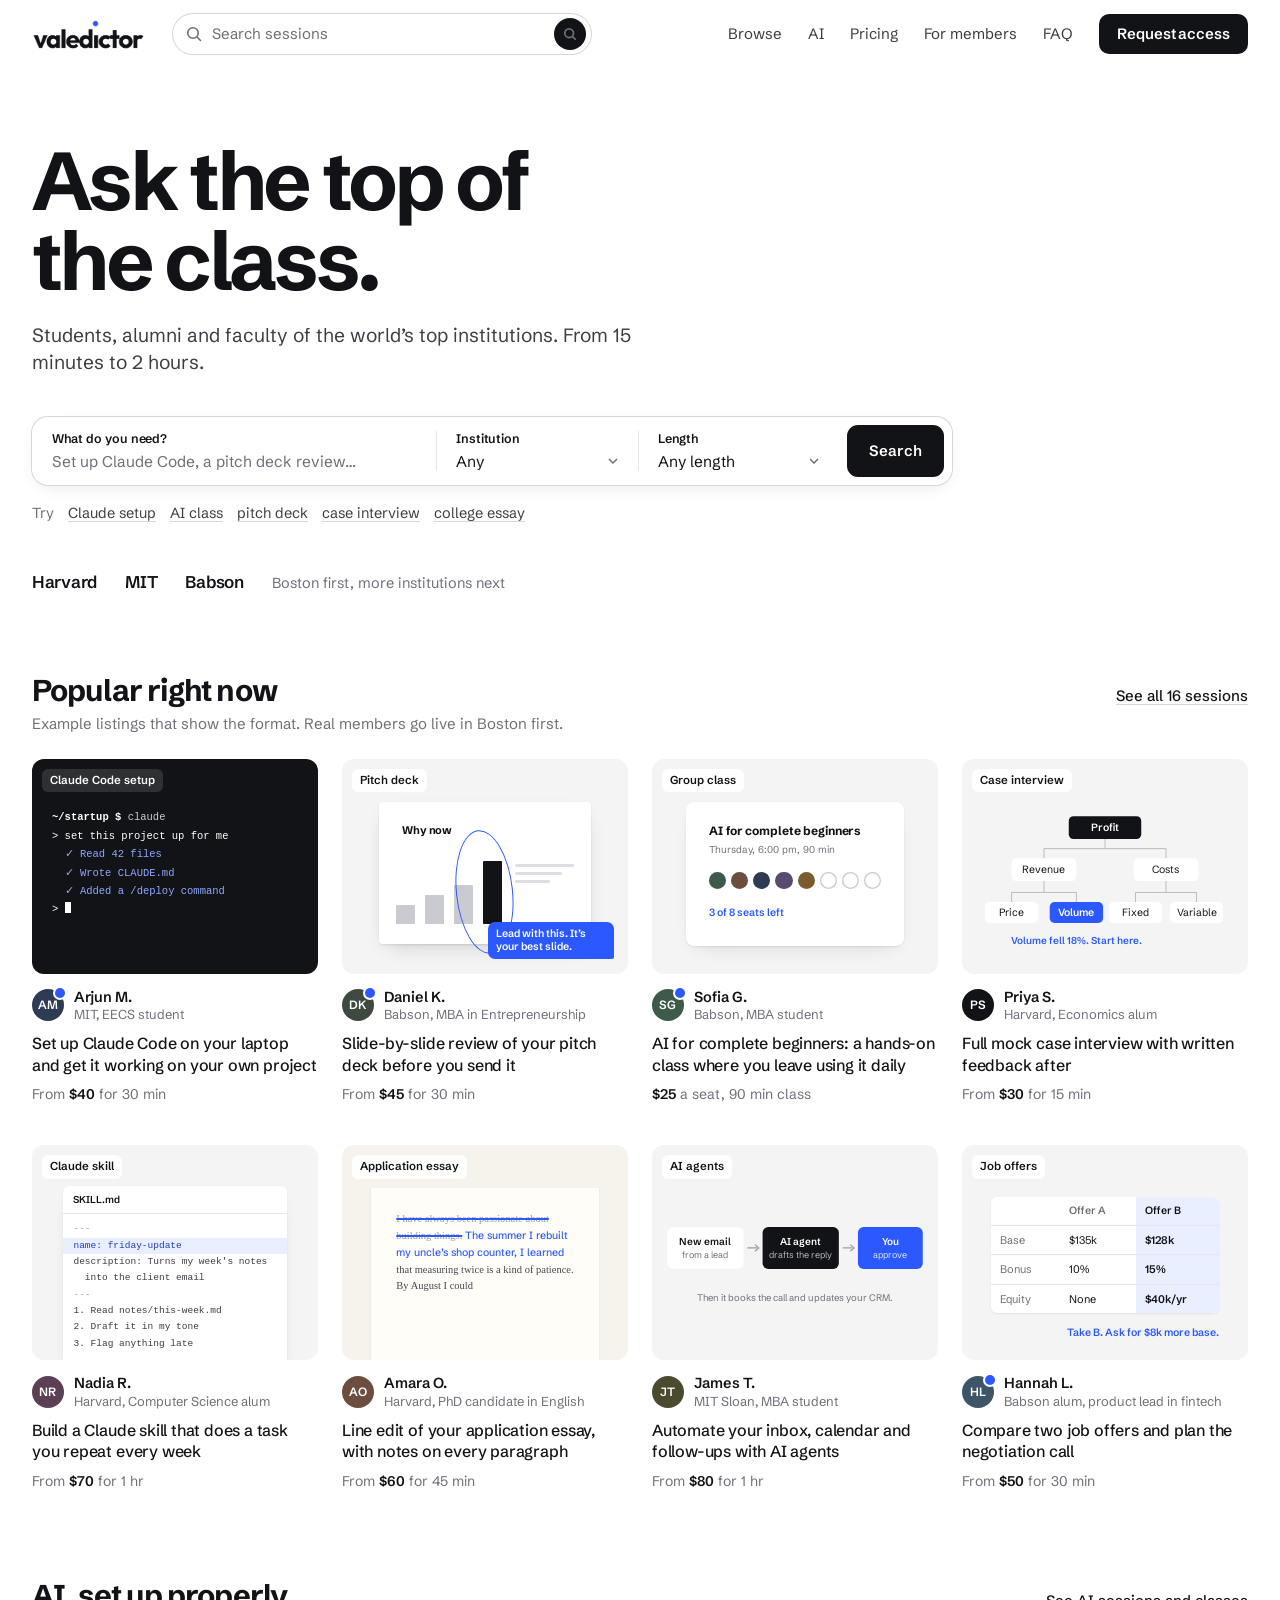
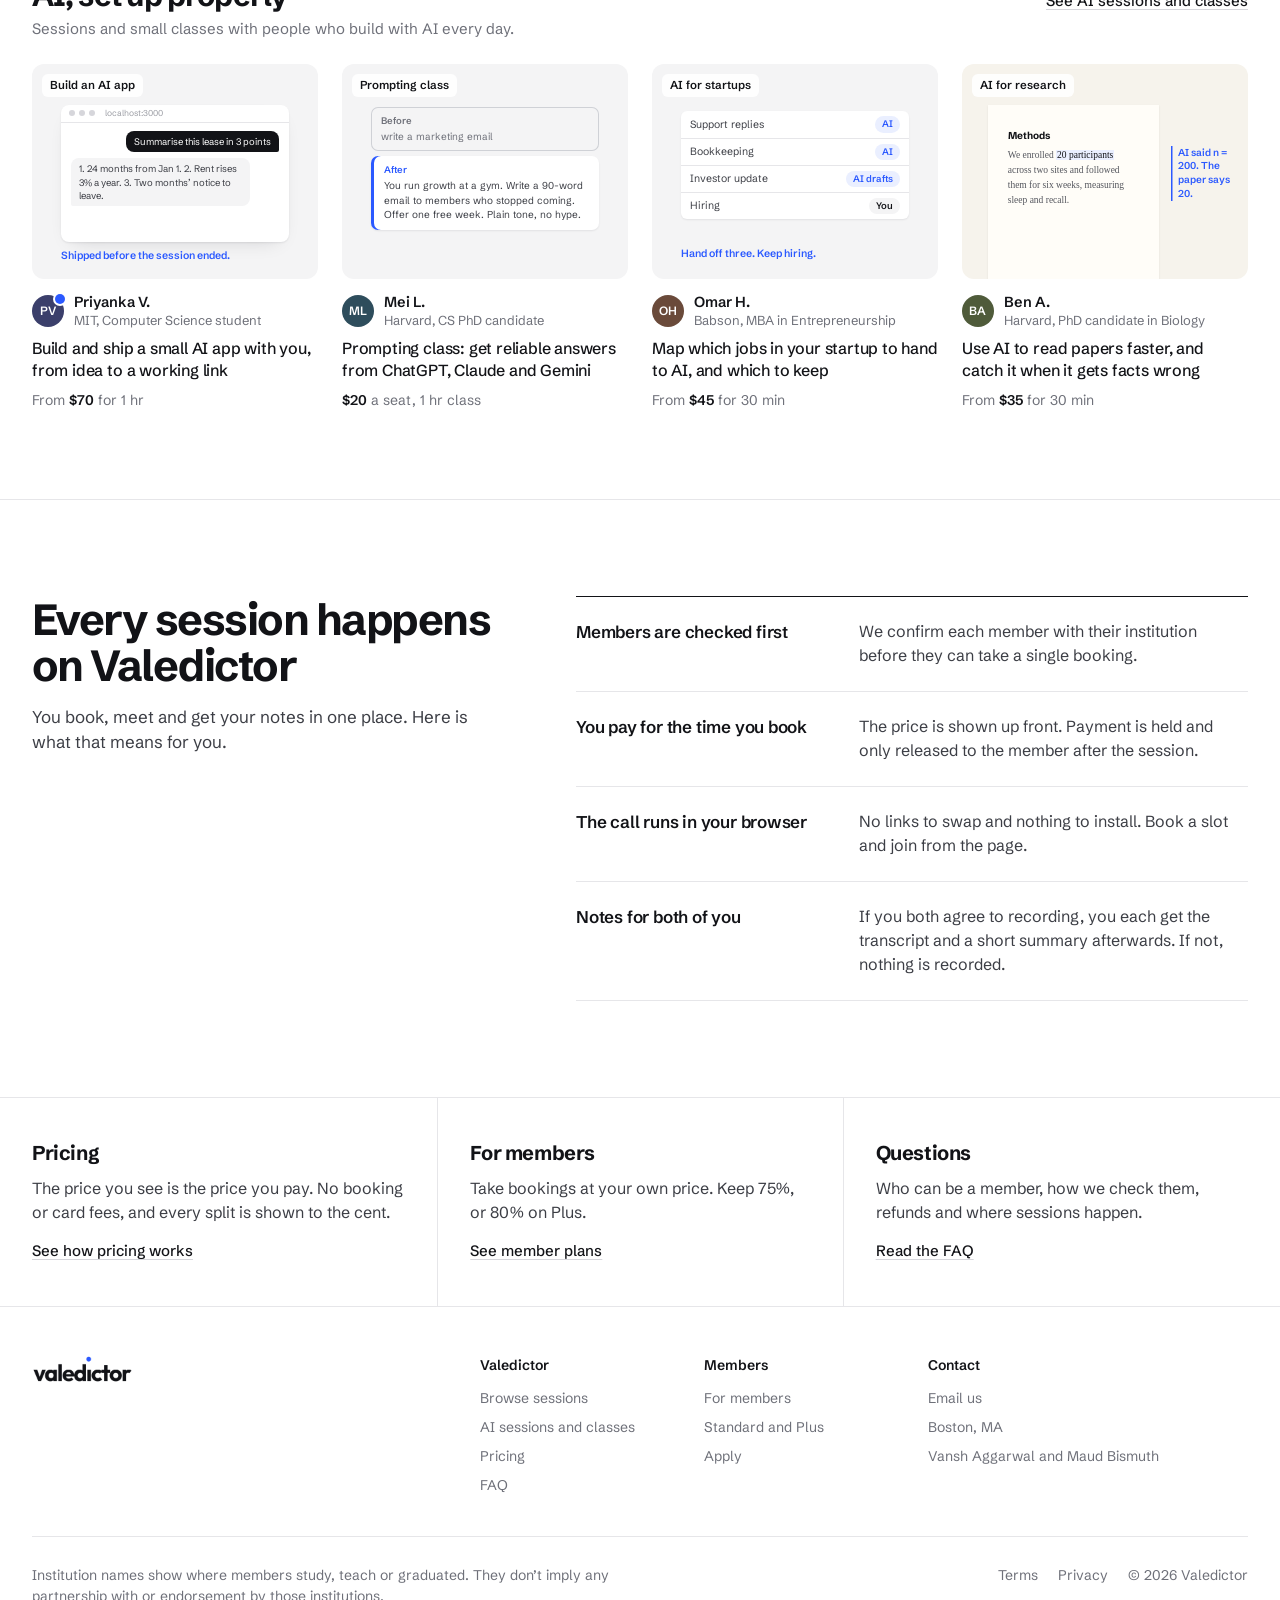
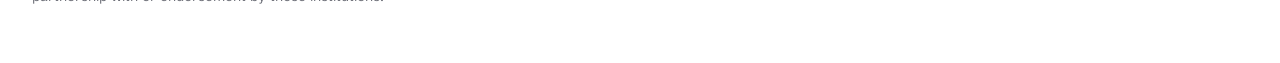
==== commit af349a41: "web: split the site into separate pages (Home, Sessions, AI, Pricing, Members, FAQ) built from web-s" ====
--- a/index.html
+++ b/index.html
@@ -4,10 +4,10 @@
 <meta charset="utf-8">
 <meta name="viewport" content="width=device-width, initial-scale=1">
 <title>Valedictor: Ask the top of the class.</title>
-<meta name="description" content="Book short sessions with verified students, alumni and faculty of the world's top institutions. From 15 minutes to 2 hours. Opening in Boston first.">
+<meta name="description" content="Book short sessions and small classes with verified students, alumni and faculty of the world’s top institutions. From 15 minutes to 2 hours. Opening in Boston first.">
 <meta name="theme-color" content="#FFFFFF">
 <meta property="og:title" content="Valedictor: Ask the top of the class.">
-<meta property="og:description" content="Students, alumni and faculty of the world's top institutions. From 15 minutes to 2 hours.">
+<meta property="og:description" content="Book short sessions and small classes with verified students, alumni and faculty of the world’s top institutions. From 15 minutes to 2 hours. Opening in Boston first.">
 <meta property="og:type" content="website">
 <meta property="og:url" content="https://valedictor.com/">
 <meta property="og:site_name" content="Valedictor">
@@ -17,482 +17,46 @@
 <meta property="og:image:alt" content="Valedictor. Ask the top of the class. Example listings for a pitch deck review and a code review.">
 <meta name="twitter:card" content="summary_large_image">
 <meta name="twitter:title" content="Valedictor: Ask the top of the class.">
-<meta name="twitter:description" content="Students, alumni and faculty of the world's top institutions. From 15 minutes to 2 hours.">
+<meta name="twitter:description" content="Book short sessions and small classes with verified students, alumni and faculty of the world’s top institutions. From 15 minutes to 2 hours. Opening in Boston first.">
 <meta name="twitter:image" content="https://valedictor.com/og-image.png">
 <link rel="canonical" href="https://valedictor.com/">
-<link rel="icon" href="favicon.svg" type="image/svg+xml">
-<link rel="icon" href="favicon-32.png" sizes="32x32" type="image/png">
-<link rel="apple-touch-icon" href="apple-touch-icon.png">
+<link rel="icon" href="/favicon.svg" type="image/svg+xml">
+<link rel="icon" href="/favicon-32.png" sizes="32x32" type="image/png">
+<link rel="apple-touch-icon" href="/apple-touch-icon.png">
 <link rel="preconnect" href="https://fonts.googleapis.com">
 <link rel="preconnect" href="https://fonts.gstatic.com" crossorigin>
 <link href="https://fonts.googleapis.com/css2?family=Schibsted+Grotesk:wght@400;500;600;700&display=swap" rel="stylesheet">
-<style>
-:root {
-  --ink: #121317;
-  --ink-2: #3C3E45;
-  --muted: #6E7079;
-  --faint: #9A9CA3;
-  --line: #E6E6E9;
-  --line-2: #D6D6DB;
-  --surface: #F4F4F5;
-  --paper: #F6F3EC;
-  --blue: #2B59FF;
-  --blue-soft: #EAEFFF;
-  --white: #FFFFFF;
-  --pad: 32px;
-  --max: 1280px;
-}
-*, *::before, *::after { box-sizing: border-box; }
-* { margin: 0; padding: 0; }
-html { -webkit-text-size-adjust: 100%; }
-body {
-  background: var(--white); color: var(--ink);
-  font-family: 'Schibsted Grotesk', system-ui, -apple-system, sans-serif;
-  font-size: 16px; line-height: 1.5;
-  -webkit-font-smoothing: antialiased; text-rendering: optimizeLegibility;
-}
-a { color: inherit; text-decoration: none; }
-button, input, select, textarea { font: inherit; color: inherit; }
-button { cursor: pointer; background: none; border: 0; }
-img { display: block; max-width: 100%; }
-::selection { background: var(--blue); color: #fff; }
-:focus-visible { outline: 2px solid var(--blue); outline-offset: 2px; border-radius: 6px; }
-.wrap { max-width: var(--max); margin: 0 auto; padding: 0 var(--pad); }
-.sr { position: absolute; width: 1px; height: 1px; overflow: hidden; clip: rect(0 0 0 0); white-space: nowrap; }
-
-/* buttons */
-.btn {
-  display: inline-flex; align-items: center; justify-content: center; gap: 8px;
-  height: 44px; padding: 0 18px; border-radius: 10px;
-  background: var(--ink); color: #fff; font-weight: 600; font-size: 15px; letter-spacing: -.005em;
-  transition: background-color .15s;
-}
-.btn:hover { background: #2A2C33; }
-.btn.blue { background: var(--blue); }
-.btn.blue:hover { background: #1F4AE8; }
-.btn.quiet { background: transparent; color: var(--ink); box-shadow: inset 0 0 0 1px var(--line-2); }
-.btn.quiet:hover { background: var(--surface); }
-.link { text-decoration: underline; text-decoration-color: var(--line-2); text-underline-offset: 3px; }
-.link:hover { text-decoration-color: currentColor; }
-
-/* header */
-.top { position: sticky; top: 0; z-index: 20; background: rgba(255,255,255,.94); backdrop-filter: saturate(1.4) blur(12px); -webkit-backdrop-filter: saturate(1.4) blur(12px); border-bottom: 1px solid transparent; transition: border-color .2s; }
-.top.lined { border-bottom-color: var(--line); }
-.top .wrap { height: 68px; display: flex; align-items: center; gap: 28px; }
-.logo { display: block; flex: none; width: 112px; height: 31px; background: url(logo.png) left center / contain no-repeat; }
-.mini {
-  flex: 1; max-width: 420px; height: 42px; display: flex; align-items: center; gap: 10px;
-  padding: 0 6px 0 14px; border-radius: 999px; box-shadow: inset 0 0 0 1px var(--line-2);
-  opacity: 0; visibility: hidden; transform: translateY(-4px); transition: opacity .2s, transform .2s, visibility .2s;
-}
-.top.searching .mini { opacity: 1; visibility: visible; transform: none; }
-.mini svg { flex: none; color: var(--muted); }
-.mini input { flex: 1; min-width: 0; border: 0; outline: 0; background: transparent; font-size: 15px; }
-.mini input::placeholder { color: var(--muted); }
-.mini button { width: 32px; height: 32px; border-radius: 50%; background: var(--ink); color: #fff; display: grid; place-items: center; flex: none; }
-.top nav { margin-left: auto; display: flex; align-items: center; gap: 26px; font-size: 15px; color: var(--ink-2); }
-.top nav a:not(.btn):hover { color: var(--ink); }
-.top nav .btn { height: 40px; }
-
-/* hero */
-.hero { padding: 72px 0 56px; }
-h1 {
-  font-weight: 700; font-size: clamp(44px, 6.4vw, 88px); line-height: .98; letter-spacing: -.045em;
-  max-width: 12ch;
-}
-.desc { margin-top: 20px; font-size: clamp(17px, 1.5vw, 20px); line-height: 1.45; color: var(--ink-2); max-width: 34em; }
-.finder {
-  margin-top: 40px; max-width: 920px; display: grid; grid-template-columns: minmax(0, 1.6fr) minmax(0, .8fr) minmax(0, .8fr) auto;
-  align-items: stretch; border-radius: 16px; background: var(--white);
-  box-shadow: 0 0 0 1px var(--line-2), 0 6px 20px -8px rgba(18,19,23,.14);
-}
-.finder label { display: block; padding: 13px 20px 12px; position: relative; cursor: text; }
-.finder label + label::before { content: ""; position: absolute; left: 0; top: 14px; bottom: 14px; width: 1px; background: var(--line); }
-.finder label span { display: block; font-size: 12.5px; font-weight: 600; color: var(--ink); letter-spacing: -.003em; }
-.finder input, .finder select {
-  display: block; width: 100%; border: 0; outline: 0; background: transparent; font-size: 15.5px; padding: 1px 0 0; color: var(--ink);
-  -webkit-appearance: none; appearance: none;
-}
-.finder input::placeholder { color: var(--muted); }
-.finder select { cursor: pointer; padding-right: 18px; background: url("data:image/svg+xml,%3Csvg xmlns='http://www.w3.org/2000/svg' width='10' height='6'%3E%3Cpath d='M1 1l4 4 4-4' fill='none' stroke='%236E7079' stroke-width='1.5'/%3E%3C/svg%3E") right center no-repeat; }
-.finder label:focus-within { background: var(--surface); border-radius: 14px; }
-.finder label:focus-within::before, .finder label:focus-within + label::before { opacity: 0; }
-.finder .go { margin: 8px; height: auto; min-height: 48px; padding: 0 22px; border-radius: 11px; }
-.try { margin-top: 18px; font-size: 14.5px; color: var(--muted); display: flex; flex-wrap: wrap; gap: 4px 14px; }
-.try button { color: var(--ink-2); text-decoration: underline; text-decoration-color: var(--line-2); text-underline-offset: 3px; }
-.try button:hover { color: var(--ink); text-decoration-color: currentColor; }
-.where { margin-top: 44px; display: flex; flex-wrap: wrap; align-items: baseline; gap: 6px 28px; font-size: 14.5px; color: var(--muted); }
-.where b { font-weight: 600; font-size: 17px; color: var(--ink); letter-spacing: -.015em; }
-
-/* browse */
-.browse { padding: 8px 0 96px; scroll-margin-top: 68px; }
-.tabsbar { position: sticky; top: 68px; z-index: 10; background: rgba(255,255,255,.94); backdrop-filter: blur(12px); -webkit-backdrop-filter: blur(12px); border-bottom: 1px solid var(--line); }
-.tabsbar .wrap { display: flex; align-items: center; gap: 24px; }
-.tabs { display: flex; gap: 26px; overflow-x: auto; scrollbar-width: none; flex: 1; min-width: 0; }
-.tabs::-webkit-scrollbar { display: none; }
-.tab { position: relative; flex: none; padding: 16px 0 15px; font-size: 14.5px; font-weight: 500; color: var(--muted); white-space: nowrap; }
-.tab:hover { color: var(--ink); }
-.tab[aria-selected="true"] { color: var(--ink); }
-.tab[aria-selected="true"]::after { content: ""; position: absolute; left: 0; right: 0; bottom: -1px; height: 2px; background: var(--ink); border-radius: 2px; }
-.inst { flex: none; display: flex; gap: 4px; padding: 3px; border-radius: 10px; background: var(--surface); }
-.inst button { padding: 5px 11px; border-radius: 7px; font-size: 13.5px; font-weight: 500; color: var(--muted); }
-.inst button[aria-pressed="true"] { background: var(--white); color: var(--ink); box-shadow: 0 1px 2px rgba(18,19,23,.12); }
-.status { display: flex; align-items: center; justify-content: space-between; gap: 16px; padding: 22px 0 22px; font-size: 14px; color: var(--muted); }
-.status strong { color: var(--ink); font-weight: 600; }
-.status .clear { margin-left: 8px; }
-.note { display: flex; align-items: flex-start; gap: 8px; }
-.note::before { content: ""; width: 6px; height: 6px; margin-top: .58em; border-radius: 50%; background: var(--faint); flex: none; }
-
-.grid { display: grid; grid-template-columns: repeat(4, minmax(0, 1fr)); gap: 40px 24px; }
-.card { display: block; text-align: left; width: 100%; }
-.card[hidden] { display: none; }
-.card .th { transition: transform .25s cubic-bezier(.2,.7,.2,1); }
-.card:hover .th { transform: translateY(-2px); }
-.card .meta { margin-top: 14px; display: flex; gap: 10px; align-items: center; }
-.av { width: 32px; height: 32px; border-radius: 50%; flex: none; display: grid; place-items: center; font-size: 12px; font-weight: 600; color: #fff; letter-spacing: .01em; position: relative; }
-.av.open::after { content: ""; position: absolute; right: -1px; top: -1px; width: 10px; height: 10px; border-radius: 50%; background: var(--blue); box-shadow: 0 0 0 2px #fff; }
-.who { min-width: 0; line-height: 1.3; }
-.who b { display: block; font-size: 14.5px; font-weight: 600; }
-.who span { display: block; font-size: 13px; color: var(--muted); white-space: nowrap; overflow: hidden; text-overflow: ellipsis; }
-.card h3 { margin-top: 10px; font-size: 16px; font-weight: 500; line-height: 1.35; letter-spacing: -.012em; }
-.card .price { margin-top: 8px; font-size: 14px; color: var(--muted); }
-.card .price b { color: var(--ink); font-weight: 600; }
-.empty { grid-column: 1 / -1; padding: 56px 0; border-top: 1px solid var(--line); max-width: 560px; }
-.empty h3 { font-size: 20px; font-weight: 600; letter-spacing: -.02em; }
-.empty p { margin-top: 8px; color: var(--muted); }
-.empty .btn { margin-top: 20px; }
-
-/* thumbnails: miniature work samples */
-.th { position: relative; aspect-ratio: 4 / 3; border-radius: 12px; overflow: hidden; background: var(--surface); }
-.th .lbl { position: absolute; left: 10px; top: 10px; z-index: 2; font-size: 11.5px; font-weight: 600; color: var(--ink); background: rgba(255,255,255,.92); padding: 3px 8px; border-radius: 6px; }
-.th .lbl.dark { background: rgba(255,255,255,.12); color: #fff; }
-.th svg { position: absolute; inset: 0; width: 100%; height: 100%; }
-.mark { color: var(--blue); }
-/* deck */
-.deck .slide { position: absolute; left: 13%; right: 13%; top: 20%; bottom: 14%; background: #fff; border-radius: 4px; box-shadow: 0 1px 2px rgba(18,19,23,.1), 0 8px 20px -10px rgba(18,19,23,.25); padding: 7% 8%; }
-.deck .slide i { display: block; font-style: normal; font-weight: 700; font-size: 11px; letter-spacing: -.01em; }
-.deck .bars { position: absolute; left: 8%; right: 42%; bottom: 14%; top: 42%; display: flex; align-items: flex-end; gap: 9%; }
-.deck .bars span { flex: 1; background: #C9CBD1; border-radius: 1px; }
-.deck .bars span:last-child { background: var(--ink); }
-.deck .lines { position: absolute; right: 8%; width: 28%; top: 44%; display: grid; gap: 5px; }
-.deck .lines span { height: 3px; background: #DEDFE3; border-radius: 2px; }
-.deck .ring { position: absolute; right: 40%; bottom: 9%; width: 20%; height: 58%; border: 1.5px solid var(--blue); border-radius: 50%; transform: rotate(-6deg); }
-.deck .bub { position: absolute; right: 5%; bottom: 7%; background: var(--blue); color: #fff; font-size: 10.5px; font-weight: 600; line-height: 1.25; padding: 5px 8px; border-radius: 7px 7px 2px 7px; max-width: 44%; }
-/* code */
-.code { background: var(--ink); }
-.code pre { position: absolute; left: 0; right: 0; top: 24%; font: 500 10.5px/1.75 ui-monospace, 'SF Mono', Menlo, monospace; color: #C9CBD3; padding: 0 0 0 4%; white-space: pre; overflow: hidden; }
-.code pre span { display: block; padding-right: 8px; }
-.code pre em { font-style: normal; color: #5C5F69; display: inline-block; width: 22px; }
-.code .del { background: rgba(255,255,255,.05); color: #7D808B; text-decoration: line-through; text-decoration-color: #7D808B; }
-.code .add { background: rgba(43,89,255,.28); color: #fff; }
-.code .k { color: #8FA7FF; }
-/* essay */
-.essay { background: var(--paper); }
-.essay .pg { position: absolute; left: 10%; right: 10%; top: 20%; bottom: -4%; background: #fffdf8; box-shadow: 0 1px 2px rgba(18,19,23,.08); padding: 8% 9%; font-family: Georgia, 'Times New Roman', serif; font-size: 10.5px; line-height: 1.6; color: #45474E; }
-.essay s { color: #9A9CA3; text-decoration-color: var(--blue); text-decoration-thickness: 1.5px; }
-.essay ins { text-decoration: none; color: var(--blue); font-family: 'Schibsted Grotesk', sans-serif; font-weight: 500; }
-/* math */
-.math .pg { position: absolute; left: 12%; right: 12%; top: 20%; bottom: 10%; background: #fff; border-radius: 4px; box-shadow: 0 1px 2px rgba(18,19,23,.08); padding: 7% 9%; font-family: Georgia, serif; font-size: 11.5px; line-height: 1.85; color: #2E3036; }
-.math .pg i { font-style: italic; }
-.math .ok { position: absolute; right: 9%; bottom: 12%; width: 22px; height: 22px; border-radius: 50%; background: var(--blue); display: grid; place-items: center; }
-/* offer table */
-.offer table { position: absolute; left: 10%; width: 80%; top: 24%; border-collapse: collapse; font-size: 11px; background: #fff; border-radius: 6px; overflow: hidden; box-shadow: 0 1px 2px rgba(18,19,23,.08); }
-.offer th, .offer td { padding: 6px 9px; text-align: left; border-bottom: 1px solid var(--line); }
-.offer th { font-weight: 600; color: var(--muted); font-size: 10.5px; }
-.offer td:first-child { color: var(--muted); }
-.offer .hi { background: var(--blue-soft); color: var(--ink); font-weight: 600; }
-.offer tr:last-child td { border-bottom: 0; }
-.offer .tip { position: absolute; right: 10%; bottom: 9%; font-size: 10.5px; font-weight: 600; color: var(--blue); }
-/* funnel */
-.funnel .rows { position: absolute; left: 11%; right: 11%; top: 26%; display: grid; gap: 9px; }
-.funnel .row { display: grid; grid-template-columns: 58px 1fr 38px; align-items: center; gap: 8px; font-size: 10.5px; color: var(--muted); }
-.funnel .row div { height: 12px; background: #fff; border-radius: 3px; position: relative; overflow: hidden; }
-.funnel .row div::after { content: ""; position: absolute; inset: 0 auto 0 0; width: var(--w); background: var(--ink); border-radius: 3px; }
-.funnel .row.weak div::after { background: var(--blue); }
-.funnel .row b { color: var(--ink); font-weight: 600; text-align: right; }
-.funnel .tip { position: absolute; left: 11%; bottom: 11%; font-size: 10.5px; font-weight: 600; color: var(--blue); }
-
-/* facts */
-.facts { border-top: 1px solid var(--line); padding: 96px 0; }
-.split { display: grid; grid-template-columns: minmax(0, 5fr) minmax(0, 7fr); gap: 64px; }
-h2 { font-size: clamp(30px, 3.4vw, 44px); line-height: 1.06; letter-spacing: -.035em; font-weight: 700; }
-.split > div > p { margin-top: 16px; color: var(--ink-2); max-width: 26em; font-size: 17px; }
-dl.list { border-top: 1px solid var(--ink); }
-dl.list > div { display: grid; grid-template-columns: minmax(0, 2fr) minmax(0, 3fr); gap: 24px; padding: 22px 0 24px; border-bottom: 1px solid var(--line); }
-dl.list dt { font-weight: 600; font-size: 17px; letter-spacing: -.012em; }
-dl.list dd { color: var(--ink-2); }
-
-/* members */
-.members { background: var(--surface); padding: 96px 0; scroll-margin-top: 68px; }
-.calc { background: var(--white); border-radius: 18px; padding: 32px; box-shadow: 0 0 0 1px var(--line); }
-.calc .out { display: flex; align-items: baseline; justify-content: space-between; gap: 16px; padding-bottom: 24px; border-bottom: 1px solid var(--line); }
-.calc .out span { color: var(--muted); font-size: 14.5px; }
-.calc .out output { font-size: clamp(40px, 4.4vw, 56px); font-weight: 700; letter-spacing: -.045em; line-height: 1; }
-.calc .out small { display: block; text-align: right; color: var(--muted); font-size: 13px; margin-top: 6px; }
-.rng { padding-top: 24px; }
-.rng + .rng { padding-top: 20px; }
-.rng .h { display: flex; justify-content: space-between; font-size: 14.5px; margin-bottom: 12px; }
-.rng .h b { font-weight: 600; }
-input[type=range] { -webkit-appearance: none; appearance: none; width: 100%; height: 22px; background: transparent; cursor: pointer; }
-input[type=range]::-webkit-slider-runnable-track { height: 4px; border-radius: 2px; background: linear-gradient(var(--ink), var(--ink)) 0 / var(--p, 50%) 100% no-repeat, var(--line); }
-input[type=range]::-moz-range-track { height: 4px; border-radius: 2px; background: var(--line); }
-input[type=range]::-moz-range-progress { height: 4px; border-radius: 2px; background: var(--ink); }
-input[type=range]::-webkit-slider-thumb { -webkit-appearance: none; width: 22px; height: 22px; margin-top: -9px; border-radius: 50%; background: #fff; box-shadow: 0 0 0 1px var(--line-2), 0 2px 6px rgba(18,19,23,.18); }
-input[type=range]::-moz-range-thumb { width: 22px; height: 22px; border: 0; border-radius: 50%; background: #fff; box-shadow: 0 0 0 1px var(--line-2), 0 2px 6px rgba(18,19,23,.18); }
-.calc .btn { margin-top: 28px; width: 100%; height: 50px; }
-.who-can { margin-top: 32px; display: grid; gap: 14px; max-width: 30em; }
-.who-can li { list-style: none; display: grid; grid-template-columns: 18px 1fr; gap: 12px; color: var(--ink-2); }
-.who-can svg { margin-top: 4px; color: var(--ink); }
-
-/* faq */
-.faq { padding: 96px 0; scroll-margin-top: 68px; }
-.qs { border-top: 1px solid var(--ink); }
-.qs details { border-bottom: 1px solid var(--line); }
-.qs summary { list-style: none; cursor: pointer; display: flex; justify-content: space-between; align-items: center; gap: 24px; padding: 22px 0; font-weight: 600; font-size: 17px; letter-spacing: -.012em; }
-.qs summary::-webkit-details-marker { display: none; }
-.qs summary i { flex: none; width: 14px; height: 14px; position: relative; }
-.qs summary i::before, .qs summary i::after { content: ""; position: absolute; left: 0; right: 0; top: 6px; height: 2px; background: var(--ink); border-radius: 1px; transition: transform .2s; }
-.qs summary i::after { transform: rotate(90deg); }
-.qs details[open] summary i::after { transform: rotate(0); }
-.qs details p { padding: 0 48px 24px 0; color: var(--ink-2); max-width: 40em; }
-
-/* footer */
-footer { border-top: 1px solid var(--line); padding: 48px 0 56px; font-size: 14px; color: var(--muted); }
-footer .wrap { display: grid; grid-template-columns: minmax(0, 1.3fr) repeat(2, minmax(0, .6fr)) minmax(0, 1fr); gap: 32px; }
-footer .logo { width: 100px; height: 28px; }
-footer h4 { font-size: 14px; font-weight: 600; color: var(--ink); margin-bottom: 12px; }
-footer ul { list-style: none; display: grid; gap: 8px; }
-footer a:hover { color: var(--ink); }
-footer .legal { grid-column: 1 / -1; padding-top: 28px; margin-top: 8px; border-top: 1px solid var(--line); display: flex; justify-content: space-between; gap: 24px; flex-wrap: wrap; }
-footer .legal p { max-width: 46em; }
-footer .legal .links { display: flex; gap: 20px; flex-wrap: wrap; }
-
-/* AI thumbnails */
-.term pre { top: 23%; padding-left: 7%; }
-.term .p { color: #fff; font-weight: 600; }
-.term .u { color: #fff; }
-.term .ok { color: #8FA7FF; }
-.term .cur { display: inline-block; width: 6px; height: 11px; background: #fff; vertical-align: -1px; }
-.file { position: absolute; left: 11%; right: 11%; top: 19%; bottom: -4%; background: #fff; border-radius: 6px 6px 0 0; box-shadow: 0 1px 2px rgba(18,19,23,.08), 0 8px 20px -12px rgba(18,19,23,.2); overflow: hidden; }
-.file .fn { padding: 6px 10px; border-bottom: 1px solid var(--line); font-size: 10px; font-weight: 600; color: var(--ink); }
-.file pre { padding: 7px 10px; font: 500 9.5px/1.72 ui-monospace, 'SF Mono', Menlo, monospace; color: #3C3E45; white-space: pre; }
-.file .dim { color: #A3A5AC; }
-.file .hl { display: block; margin: 0 -10px; padding: 0 10px; background: var(--blue-soft); color: #1F3FB8; }
-.cls { position: absolute; left: 12%; right: 12%; top: 20%; bottom: 13%; background: #fff; border-radius: 8px; box-shadow: 0 1px 2px rgba(18,19,23,.08), 0 8px 20px -12px rgba(18,19,23,.2); padding: 7% 8%; }
-.cls b { display: block; font-size: 12px; font-weight: 700; letter-spacing: -.01em; }
-.cls small { display: block; margin-top: 2px; font-size: 10px; color: var(--muted); }
-.cls .seats { margin-top: 9%; display: grid; grid-template-columns: repeat(8, minmax(0, 1fr)); gap: 5px; }
-.cls .seats span { aspect-ratio: 1; border-radius: 50%; background: var(--c, #C9CBD1); }
-.cls .seats .free { background: transparent; box-shadow: inset 0 0 0 1.3px #C9CBD1; }
-.cls .left { margin-top: 9%; font-size: 10.5px; font-weight: 600; color: var(--blue); }
-.prm .pb { position: absolute; left: 10%; right: 10%; border-radius: 7px; padding: 7px 10px; font-size: 10px; line-height: 1.45; }
-.prm .pb small { display: block; font-size: 9.5px; font-weight: 600; margin-bottom: 2px; }
-.prm .b1 { top: 20%; background: transparent; box-shadow: inset 0 0 0 1px #CFD1D6; color: var(--muted); }
-.prm .b1 small { color: var(--muted); }
-.prm .b2 { top: 43%; background: #fff; box-shadow: 0 1px 2px rgba(18,19,23,.08), inset 3px 0 0 var(--blue); color: var(--ink-2); padding-left: 13px; }
-.prm .b2 small { color: var(--blue); }
-.aimap table { position: absolute; left: 10%; width: 80%; top: 22%; border-collapse: collapse; font-size: 10.5px; background: #fff; border-radius: 6px; overflow: hidden; box-shadow: 0 1px 2px rgba(18,19,23,.08); }
-.aimap td { padding: 5px 9px; border-bottom: 1px solid var(--line); color: var(--ink-2); }
-.aimap tr:last-child td { border-bottom: 0; }
-.aimap td:last-child { text-align: right; }
-.aimap .pill { display: inline-block; padding: 1px 7px; border-radius: 99px; font-size: 9.5px; font-weight: 600; }
-.aimap .ai { background: var(--blue-soft); color: var(--blue); }
-.aimap .you { background: var(--surface); color: var(--ink); }
-.aimap .tip { position: absolute; left: 10%; bottom: 8%; font-size: 10.5px; font-weight: 600; color: var(--blue); }
-.win { position: absolute; left: 10%; right: 10%; top: 19%; bottom: 17%; background: #fff; border-radius: 8px; box-shadow: 0 1px 2px rgba(18,19,23,.08), 0 8px 20px -12px rgba(18,19,23,.2); overflow: hidden; }
-.win .chrome { height: 18px; display: flex; align-items: center; gap: 4px; padding: 0 8px; border-bottom: 1px solid var(--line); }
-.win .chrome i { width: 6px; height: 6px; border-radius: 50%; background: #D6D6DB; }
-.win .chrome span { margin-left: 6px; font-size: 8.5px; color: var(--faint); }
-.win .msgs { padding: 8px 10px; display: grid; gap: 6px; font-size: 9.5px; line-height: 1.4; }
-.win .me { justify-self: end; background: var(--ink); color: #fff; padding: 4px 8px; border-radius: 8px 8px 2px 8px; }
-.win .bot { justify-self: start; max-width: 86%; background: var(--surface); color: var(--ink-2); padding: 4px 8px; border-radius: 8px 8px 8px 2px; }
-.build .tip { position: absolute; left: 10%; bottom: 7%; font-size: 10.5px; font-weight: 600; color: var(--blue); }
-.papers { background: var(--paper); }
-.papers .pg { position: absolute; left: 9%; width: 60%; top: 19%; bottom: -4%; background: #fffdf8; box-shadow: 0 1px 2px rgba(18,19,23,.08); padding: 8% 7%; font-family: Georgia, 'Times New Roman', serif; font-size: 9.5px; line-height: 1.6; color: #55575E; }
-.papers .pg b { display: block; font-family: 'Schibsted Grotesk', sans-serif; font-size: 10px; color: var(--ink); margin-bottom: 4px; }
-.papers mark { background: var(--blue-soft); color: var(--ink); padding: 0 1px; }
-.papers .side { position: absolute; left: 73%; right: 6%; top: 38%; padding-left: 7px; box-shadow: inset 1.5px 0 0 var(--blue); font-size: 10px; line-height: 1.38; font-weight: 600; color: var(--blue); }
-
-/* pricing */
-.pricing { padding: 96px 0; border-top: 1px solid var(--line); scroll-margin-top: 68px; }
-.rules { margin-top: 32px; list-style: none; border-top: 1px solid var(--ink); max-width: 34em; }
-.rules li { padding: 16px 0 17px; border-bottom: 1px solid var(--line); color: var(--ink-2); }
-.rules li b { display: block; color: var(--ink); font-weight: 600; margin-bottom: 2px; }
-.paycalc { align-self: start; }
-.plusline { margin-top: 22px; font-size: 14px; color: var(--muted); }
-.plusline b { color: var(--ink); font-weight: 600; }
-.plans { margin-top: 64px; display: grid; grid-template-columns: repeat(2, minmax(0, 1fr)); gap: 24px; }
-.plan { background: var(--white); border-radius: 18px; padding: 30px 32px 32px; box-shadow: 0 0 0 1px var(--line); }
-.plan.plus { box-shadow: 0 0 0 1.5px var(--ink); }
-.plan .ph { display: flex; align-items: baseline; justify-content: space-between; gap: 16px; flex-wrap: wrap; }
-.plan h3 { font-size: 22px; letter-spacing: -.025em; font-weight: 700; }
-.plan .pp { font-size: 14.5px; color: var(--muted); }
-.plan .keep { margin-top: 18px; padding-bottom: 20px; border-bottom: 1px solid var(--line); font-size: 15px; color: var(--ink-2); }
-.plan .keep b { display: block; font-size: clamp(30px, 3vw, 38px); line-height: 1.05; letter-spacing: -.04em; font-weight: 700; color: var(--ink); margin-bottom: 4px; }
-.plan.plus .keep b { color: var(--blue); }
-.plan ul { margin-top: 20px; list-style: none; display: grid; gap: 12px; }
-.plan li { display: grid; grid-template-columns: 18px 1fr; gap: 12px; color: var(--ink-2); }
-.plan li svg { margin-top: 4px; color: var(--ink); }
-.plannote { margin-top: 18px; font-size: 14px; color: var(--muted); }
-@media (max-width: 860px) { .plans { grid-template-columns: 1fr; margin-top: 48px; } .plan { padding: 24px; } }
-.paycalc .out output { font-variant-numeric: tabular-nums; }
-.splitbar { margin-top: 26px; height: 10px; border-radius: 5px; background: var(--ink); overflow: hidden; display: flex; }
-.splitbar i { display: block; height: 100%; }
-.splitbar .m { background: var(--blue); }
-.splitbar .v { background: var(--ink); }
-.ledger { margin-top: 18px; display: grid; }
-.ledger div { display: flex; justify-content: space-between; align-items: baseline; gap: 16px; padding: 11px 0; border-bottom: 1px solid var(--line); font-size: 15px; color: var(--ink-2); }
-.ledger div:last-child { border-bottom: 0; }
-.ledger div b { color: var(--ink); font-weight: 600; font-variant-numeric: tabular-nums; }
-.ledger .dot { display: inline-block; width: 8px; height: 8px; border-radius: 50%; margin-right: 8px; vertical-align: 1px; }
-.ledger .dot.m { background: var(--blue); }
-.ledger .dot.v { background: var(--ink); }
-.ledger .tot { color: var(--ink); font-weight: 600; }
-.paycalc .fine { margin-top: 18px; font-size: 13.5px; color: var(--muted); }
-
-/* sheet */
-.scrim { position: fixed; inset: 0; z-index: 40; background: rgba(18,19,23,.36); opacity: 0; visibility: hidden; transition: opacity .25s, visibility .25s; }
-.scrim.on { opacity: 1; visibility: visible; }
-.sheet {
-  position: fixed; z-index: 41; top: 0; right: 0; bottom: 0; width: min(500px, 100%); background: #fff;
-  display: flex; flex-direction: column; transform: translateX(100%); visibility: hidden;
-  transition: transform .34s cubic-bezier(.2,.8,.2,1), visibility .34s; box-shadow: -20px 0 60px -30px rgba(18,19,23,.35);
-}
-.sheet.on { transform: none; visibility: visible; }
-.sheet .bar { display: flex; align-items: center; justify-content: space-between; height: 60px; padding: 0 16px 0 24px; border-bottom: 1px solid var(--line); flex: none; font-size: 14px; color: var(--muted); }
-.x { width: 36px; height: 36px; border-radius: 50%; display: grid; place-items: center; color: var(--ink); }
-.x:hover { background: var(--surface); }
-.sheet .body { flex: 1; overflow-y: auto; padding: 24px; overscroll-behavior: contain; }
-.sheet .th { border-radius: 12px; }
-.sheet h3 { margin-top: 22px; font-size: 23px; line-height: 1.2; letter-spacing: -.025em; font-weight: 700; }
-.sheet .meta { margin-top: 16px; display: flex; gap: 12px; align-items: center; }
-.sheet .meta .av { width: 40px; height: 40px; font-size: 13.5px; }
-.sheet .who span { white-space: normal; }
-.sheet .who .live { color: var(--blue); font-weight: 500; }
-.sheet .foot .btn { white-space: nowrap; flex: none; }
-.sheet .bio { margin-top: 16px; color: var(--ink-2); }
-.sheet h4 { margin-top: 28px; margin-bottom: 10px; font-size: 14.5px; font-weight: 600; }
-.opts { display: grid; gap: 8px; }
-.opt { display: grid; grid-template-columns: 1fr auto; align-items: center; gap: 12px; padding: 13px 16px; border-radius: 12px; box-shadow: inset 0 0 0 1px var(--line-2); cursor: pointer; }
-.opt input { position: absolute; opacity: 0; pointer-events: none; }
-.opt span small { display: block; color: var(--muted); font-size: 13px; }
-.opt b { font-weight: 600; }
-.opt:has(input:checked) { box-shadow: inset 0 0 0 2px var(--ink); }
-.opt:has(input:focus-visible) { outline: 2px solid var(--blue); outline-offset: 2px; }
-.days { display: grid; grid-template-columns: repeat(5, minmax(0, 1fr)); gap: 6px; }
-.day { padding: 9px 0 8px; border-radius: 10px; text-align: center; box-shadow: inset 0 0 0 1px var(--line); line-height: 1.2; }
-.day small { display: block; font-size: 12px; color: var(--muted); }
-.day b { font-size: 16px; font-weight: 600; }
-.day[aria-pressed="true"] { background: var(--ink); color: #fff; box-shadow: none; }
-.day[aria-pressed="true"] small { color: rgba(255,255,255,.7); }
-.times { margin-top: 8px; display: flex; flex-wrap: wrap; gap: 6px; }
-.time { padding: 8px 12px; border-radius: 9px; font-size: 14px; box-shadow: inset 0 0 0 1px var(--line); }
-.time[aria-pressed="true"] { box-shadow: inset 0 0 0 2px var(--ink); font-weight: 600; }
-.sheet .foot { flex: none; border-top: 1px solid var(--line); padding: 16px 24px 20px; display: flex; align-items: center; justify-content: space-between; gap: 16px; }
-.sheet .foot div { font-size: 13.5px; color: var(--muted); line-height: 1.35; }
-.sheet .foot div b { display: block; color: var(--ink); font-size: 16px; font-weight: 600; }
-.sheet .foot .btn { height: 48px; padding: 0 22px; }
-.sheet .ledger { margin-top: 4px; padding: 4px 16px; border-radius: 12px; box-shadow: inset 0 0 0 1px var(--line); }
-.sheet .ledger div { font-size: 14px; padding: 9px 0; }
-.sheet .splitbar { margin: 8px 0 2px; height: 6px; }
-.clsinfo { padding: 14px 16px; border-radius: 12px; box-shadow: inset 0 0 0 1px var(--line); font-size: 14.5px; color: var(--ink-2); }
-.clsinfo b { display: block; color: var(--ink); font-weight: 600; }
-.clsinfo .left { color: var(--blue); font-weight: 500; }
-.sheet .fine { margin-top: 24px; padding: 14px 16px; border-radius: 12px; background: var(--surface); font-size: 13.5px; color: var(--ink-2); }
-
-/* request dialog */
-dialog.req { margin: auto; width: min(520px, calc(100% - 32px)); max-height: calc(100% - 32px); border: 0; border-radius: 20px; padding: 0; color: var(--ink); box-shadow: 0 30px 80px -20px rgba(18,19,23,.45); }
-dialog.req::backdrop { background: rgba(18,19,23,.4); }
-dialog.req form { padding: 28px; }
-dialog.req .hd { display: flex; justify-content: space-between; align-items: start; gap: 16px; }
-dialog.req h2 { font-size: 26px; letter-spacing: -.03em; }
-dialog.req .sub { margin-top: 8px; color: var(--ink-2); font-size: 15px; }
-.seg { margin-top: 22px; display: grid; grid-template-columns: 1fr 1fr; padding: 4px; border-radius: 12px; background: var(--surface); }
-.seg label { cursor: pointer; }
-.seg input { position: absolute; opacity: 0; pointer-events: none; }
-.seg span { display: block; text-align: center; padding: 9px 8px; border-radius: 9px; font-size: 14.5px; font-weight: 500; color: var(--muted); }
-.seg input:checked + span { background: #fff; color: var(--ink); box-shadow: 0 1px 2px rgba(18,19,23,.12); }
-.seg input:focus-visible + span { outline: 2px solid var(--blue); }
-.fields { margin-top: 18px; display: grid; grid-template-columns: 1fr 1fr; gap: 14px; }
-.field.full { grid-column: 1 / -1; }
-.field span { display: block; font-size: 13.5px; font-weight: 500; margin-bottom: 6px; }
-.field span small { color: var(--muted); font-weight: 400; font-size: 13px; }
-.field input, .field textarea { width: 100%; border: 0; border-radius: 10px; padding: 11px 13px; font-size: 16px; outline: 0; box-shadow: inset 0 0 0 1px var(--line-2); background: #fff; transition: box-shadow .15s; }
-.field textarea { min-height: 92px; resize: vertical; }
-.field input:focus, .field textarea:focus { box-shadow: inset 0 0 0 2px var(--ink); }
-.field[hidden] { display: none; }
-dialog.req .btn.send { margin-top: 20px; width: 100%; height: 50px; }
-dialog.req .fine { margin-top: 12px; text-align: center; font-size: 13.5px; color: var(--muted); }
-dialog.req .fine a { color: var(--ink-2); text-decoration: underline; text-underline-offset: 2px; }
-dialog.req .hp { position: absolute; left: -9999px; width: 1px; height: 1px; opacity: 0; }
-dialog.req .err { margin-top: 16px; padding: 12px 14px; border-radius: 10px; background: #FDF0EE; color: #8A2A1C; font-size: 14px; }
-dialog.req .err a { text-decoration: underline; text-underline-offset: 2px; font-weight: 500; }
-dialog.req .btn.send:disabled { opacity: .7; cursor: default; }
-dialog.req .done { padding: 8px 0 4px; }
-dialog.req .done h3 { margin-top: 18px; font-size: 19px; letter-spacing: -.02em; }
-dialog.req .done p { margin-top: 8px; color: var(--ink-2); }
-dialog.req .done .btn { margin-top: 20px; }
-
-/* responsive */
-@media (max-width: 1100px) {
-  .grid { grid-template-columns: repeat(3, minmax(0, 1fr)); }
-  .split { grid-template-columns: 1fr; gap: 40px; }
-  footer .wrap { grid-template-columns: 1fr 1fr; }
-}
-@media (max-width: 860px) {
-  .top nav .hide-s { display: none; }
-  .mini { display: none; }
-  .finder { grid-template-columns: 1fr 1fr; }
-  .finder label:first-child { grid-column: 1 / -1; border-bottom: 1px solid var(--line); }
-  .finder label:nth-child(2)::before { display: none; }
-  .finder .go { grid-column: 1 / -1; margin: 0 8px 8px; }
-  .grid { grid-template-columns: repeat(2, minmax(0, 1fr)); gap: 32px 18px; }
-  .inst { display: none; }
-}
-@media (max-width: 560px) {
-  :root { --pad: 20px; }
-  .top .wrap { height: 60px; }
-  .tabsbar { top: 60px; }
-  .logo { width: 100px; height: 28px; }
-  .hero { padding: 44px 0 36px; }
-  h1 { font-size: 46px; }
-  .finder { margin-top: 30px; }
-  .where { margin-top: 32px; gap: 4px 20px; }
-  .grid { grid-template-columns: 1fr; gap: 36px; }
-  .status { flex-direction: column; align-items: flex-start; gap: 6px; }
-  .facts, .members, .faq { padding: 64px 0; }
-  dl.list > div { grid-template-columns: 1fr; gap: 6px; }
-  .calc { padding: 22px; }
-  .qs details p { padding-right: 0; }
-  footer .wrap { grid-template-columns: 1fr 1fr; }
-  footer .brand { grid-column: 1 / -1; }
-  .fields { grid-template-columns: 1fr; }
-  dialog.req form { padding: 22px; }
-  .sheet .body { padding: 20px; }
-  .sheet .foot { padding: 14px 20px 18px; }
-}
-@media (prefers-reduced-motion: reduce) {
-  *, *::before, *::after { transition-duration: .01ms !important; scroll-behavior: auto !important; }
-}
-</style>
+<link rel="stylesheet" href="/site.css">
 </head>
-<body>
+<body class="home">
 
 <header class="top" id="top">
   <div class="wrap">
-    <a href="./" class="logo" aria-label="Valedictor home"></a>
-    <form class="mini" id="mini" role="search">
+    <a href="/" class="logo" aria-label="Valedictor home"></a>
+    <form class="mini" id="mini" role="search" action="/sessions/">
       <svg width="16" height="16" viewBox="0 0 16 16" aria-hidden="true"><circle cx="7" cy="7" r="5.25" fill="none" stroke="currentColor" stroke-width="1.6"/><path d="M11 11l3.5 3.5" stroke="currentColor" stroke-width="1.6" stroke-linecap="round"/></svg>
-      <input id="mq" placeholder="Search sessions" aria-label="Search sessions">
+      <input id="mq" name="q" placeholder="Search sessions" aria-label="Search sessions">
       <button type="submit" aria-label="Search"><svg width="14" height="14" viewBox="0 0 16 16" aria-hidden="true"><circle cx="7" cy="7" r="5" fill="none" stroke="currentColor" stroke-width="2"/><path d="M11 11l3 3" stroke="currentColor" stroke-width="2" stroke-linecap="round"/></svg></button>
     </form>
-    <nav>
-      <a class="hide-s" href="#pricing">Pricing</a>
-      <a class="hide-s" href="#members">For members</a>
-      <a class="hide-s" href="#faq">FAQ</a>
+    <nav aria-label="Main">
+      <a class="nl" href="/sessions/">Browse</a>
+      <a class="nl" href="/ai/">AI</a>
+      <a class="nl" href="/pricing/">Pricing</a>
+      <a class="nl" href="/members/">For members</a>
+      <a class="nl" href="/faq/">FAQ</a>
       <button class="btn" type="button" data-request>Request access</button>
+      <button class="menu" type="button" id="menuBtn" aria-expanded="false" aria-controls="mnav" aria-label="Menu"><span></span><span></span></button>
     </nav>
   </div>
+  <div class="mnav" id="mnav" hidden>
+    <div class="wrap">
+      <a href="/sessions/">Browse sessions</a>
+      <a href="/ai/">AI</a>
+      <a href="/pricing/">Pricing</a>
+      <a href="/members/">For members</a>
+      <a href="/faq/">FAQ</a>
+    </div>
+  </div>
 </header>
 
 <main>
@@ -501,61 +65,33 @@
       <h1>Ask the top of the class.</h1>
       <p class="desc">Students, alumni and faculty of the world’s top institutions. From 15 minutes to 2 hours.</p>
 
-      <form class="finder" id="finder" role="search">
-        <label><span>What do you need?</span><input id="q" placeholder="Set up Claude Code, a pitch deck review…" autocomplete="off"></label>
+      <form class="finder" id="finder" role="search" action="/sessions/" method="get">
+        <label><span>What do you need?</span><input id="q" name="q" placeholder="Set up Claude Code, a pitch deck review…" autocomplete="off"></label>
         <label><span>Institution</span>
-          <select id="fi"><option value="">Any</option><option>Harvard</option><option>MIT</option><option>Babson</option></select>
+          <select id="fi" name="inst"><option value="">Any</option><option>Harvard</option><option>MIT</option><option>Babson</option></select>
         </label>
         <label><span>Length</span>
-          <select id="fl"><option value="">Any length</option><option value="short">Up to 30 min</option><option value="hour">About an hour</option><option value="long">2 hours</option></select>
+          <select id="fl" name="len"><option value="">Any length</option><option value="short">Up to 30 min</option><option value="hour">About an hour</option><option value="long">2 hours</option></select>
         </label>
         <button class="btn go" type="submit">Search</button>
       </form>
 
       <div class="try">Try
-        <button type="button">Claude setup</button>
-        <button type="button">AI class</button>
-        <button type="button">pitch deck</button>
-        <button type="button">case interview</button>
-        <button type="button">college essay</button>
+        <a href="/sessions/?q=Claude+setup">Claude setup</a>
+        <a href="/sessions/?cat=classes">AI class</a>
+        <a href="/sessions/?q=pitch+deck">pitch deck</a>
+        <a href="/sessions/?q=case+interview">case interview</a>
+        <a href="/sessions/?q=college+essay">college essay</a>
       </div>
 
       <div class="where"><b>Harvard</b><b>MIT</b><b>Babson</b><span>Boston first, more institutions next</span></div>
     </div>
   </section>
 
-  <section class="browse" id="browse" aria-label="Browse sessions">
-    <div class="tabsbar">
-      <div class="wrap">
-        <div class="tabs" role="tablist" aria-label="Categories">
-          <button class="tab" role="tab" aria-selected="true" data-cat="">All</button>
-          <button class="tab" role="tab" aria-selected="false" data-cat="ai">AI</button>
-          <button class="tab" role="tab" aria-selected="false" data-cat="classes">Group classes</button>
-          <button class="tab" role="tab" aria-selected="false" data-cat="pitch">Pitch decks</button>
-          <button class="tab" role="tab" aria-selected="false" data-cat="interviews">Interviews</button>
-          <button class="tab" role="tab" aria-selected="false" data-cat="code">Code</button>
-          <button class="tab" role="tab" aria-selected="false" data-cat="applications">Applications</button>
-          <button class="tab" role="tab" aria-selected="false" data-cat="research">Research</button>
-          <button class="tab" role="tab" aria-selected="false" data-cat="tutoring">Tutoring</button>
-          <button class="tab" role="tab" aria-selected="false" data-cat="careers">Careers</button>
-          <button class="tab" role="tab" aria-selected="false" data-cat="startups">Startups</button>
-        </div>
-        <div class="inst" role="group" aria-label="Institution">
-          <button type="button" aria-pressed="true" data-inst="">All</button>
-          <button type="button" aria-pressed="false" data-inst="Harvard">Harvard</button>
-          <button type="button" aria-pressed="false" data-inst="MIT">MIT</button>
-          <button type="button" aria-pressed="false" data-inst="Babson">Babson</button>
-        </div>
-      </div>
-    </div>
-
-    <div class="wrap">
-      <div class="status">
-        <div id="count" aria-live="polite"><strong>16 sessions</strong></div>
-        <div class="note">These are example listings that show the format. Real members go live in Boston first.</div>
-      </div>
-
-      <div class="grid" id="grid">
+  <section class="shelf" aria-labelledby="popH">
+    <div class="wrap">
+      <div class="hd"><div><h2 id="popH">Popular right now</h2><p class="sub">Example listings that show the format. Real members go live in Boston first.</p></div><a href="/sessions/">See all 16 sessions</a></div>
+      <div class="grid">
         <button class="card" data-id="claude" data-cat="ai code" data-inst="MIT" data-len="short hour" data-k="claude claude code setup set up install ai assistant terminal agent coding anthropic">
           <div class="th code term" aria-hidden="true">
             <span class="lbl dark">Claude Code setup</span>
@@ -626,14 +162,14 @@
           <p class="price">From <b>$70</b> for 1 hr</p>
         </button>
 
-        <button class="card" data-id="code" data-cat="code" data-inst="MIT" data-len="short hour" data-k="code debugging debug bug programming python javascript ai review">
-          <div class="th code" aria-hidden="true">
-            <span class="lbl dark">Debugging</span>
-            <pre><span><em>41</em><b class="k">const</b> total = (items) =&gt; {</span><span><em>42</em>  let sum = 0;</span><span class="del"><em>43</em>  for (let i = 0; i &lt;= items.length; i++)</span><span class="add"><em>43</em>  for (let i = 0; i &lt; items.length; i++)</span><span><em>44</em>    sum += items[i].price;</span><span><em>45</em>  <b class="k">return</b> sum;</span><span><em>46</em>};</span></pre>
-          </div>
-          <div class="meta"><span class="av open" style="background:#2B59FF">LM</span><div class="who"><b>Leo M.</b><span>MIT, Computer Science student</span></div></div>
-          <h3>Live code review and debugging, in any language you’re stuck on</h3>
-          <p class="price">From <b>$35</b> for 30 min</p>
+        <button class="card" data-id="essay" data-cat="applications" data-inst="Harvard" data-len="hour" data-k="college essay application personal statement writing editing cv">
+          <div class="th essay" aria-hidden="true">
+            <span class="lbl">Application essay</span>
+            <div class="pg"><s>I have always been passionate about building things.</s> <ins>The summer I rebuilt my uncle’s shop counter, I learned</ins> that measuring twice is a kind of patience. By August I could</div>
+          </div>
+          <div class="meta"><span class="av" style="background:#6B4E3D">AO</span><div class="who"><b>Amara O.</b><span>Harvard, PhD candidate in English</span></div></div>
+          <h3>Line edit of your application essay, with notes on every paragraph</h3>
+          <p class="price">From <b>$60</b> for 45 min</p>
         </button>
 
         <button class="card" data-id="agents" data-cat="ai startups" data-inst="MIT" data-len="hour long" data-k="ai agents agent automation automate inbox email calendar follow ups crm workflow">
@@ -659,67 +195,25 @@
           <p class="price">From <b>$80</b> for 1 hr</p>
         </button>
 
-        <button class="card" data-id="essay" data-cat="applications" data-inst="Harvard" data-len="hour" data-k="college essay application personal statement writing editing cv">
-          <div class="th essay" aria-hidden="true">
-            <span class="lbl">Application essay</span>
-            <div class="pg"><s>I have always been passionate about building things.</s> <ins>The summer I rebuilt my uncle’s shop counter, I learned</ins> that measuring twice is a kind of patience. By August I could</div>
-          </div>
-          <div class="meta"><span class="av" style="background:#6B4E3D">AO</span><div class="who"><b>Amara O.</b><span>Harvard, PhD candidate in English</span></div></div>
-          <h3>Line edit of your application essay, with notes on every paragraph</h3>
-          <p class="price">From <b>$60</b> for 45 min</p>
-        </button>
-
-        <button class="card" data-id="prompting" data-cat="ai classes" data-inst="Harvard" data-len="hour" data-k="prompting prompt prompts prompt engineering chatgpt claude gemini class llm better answers">
-          <div class="th prm" aria-hidden="true">
-            <span class="lbl">Prompting class</span>
-            <div class="pb b1"><small>Before</small>write a marketing email</div>
-            <div class="pb b2"><small>After</small>You run growth at a gym. Write a 90-word email to members who stopped coming. Offer one free week. Plain tone, no hype.</div>
-          </div>
-          <div class="meta"><span class="av" style="background:#2E4D5C">ML</span><div class="who"><b>Mei L.</b><span>Harvard, CS PhD candidate</span></div></div>
-          <h3>Prompting class: get reliable answers from ChatGPT, Claude and Gemini</h3>
-          <p class="price"><b>$20</b> a seat, 1 hr class</p>
-        </button>
-
-        <button class="card" data-id="research" data-cat="research" data-inst="Harvard" data-len="short hour" data-k="research question methods paper thesis statistics data neuroscience">
-          <div class="th" aria-hidden="true">
-            <span class="lbl">Research design</span>
-            <svg viewBox="0 0 300 225" font-family="Schibsted Grotesk, sans-serif">
-              <rect x="44" y="52" width="216" height="134" rx="6" fill="#fff"/>
-              <path d="M66 166h176M66 166V70" stroke="#C9CBD1" stroke-width="1"/>
-              <g fill="#121317"><circle cx="84" cy="150" r="3"/><circle cx="100" cy="141" r="3"/><circle cx="112" cy="146" r="3"/><circle cx="130" cy="128" r="3"/><circle cx="146" cy="133" r="3"/><circle cx="160" cy="114" r="3"/><circle cx="176" cy="118" r="3"/><circle cx="196" cy="100" r="3"/></g>
-              <path d="M78 154L228 88" stroke="#121317" stroke-width="1.2" stroke-dasharray="3 3"/>
-              <circle cx="196" cy="100" r="10" fill="none" stroke="#2B59FF" stroke-width="1.5"/>
-              <text x="78" y="77" fill="#2B59FF" font-size="10.5" font-weight="600">n = 8. Too small to claim this.</text>
-              <text x="242" y="180" fill="#6E7079" font-size="9.5" text-anchor="end">hours of sleep</text>
-            </svg>
-          </div>
-          <div class="meta"><span class="av" style="background:#4A5D4F">EW</span><div class="who"><b>Elena W.</b><span>Harvard, PhD candidate in Neuroscience</span></div></div>
-          <h3>Turn a vague idea into a research question you can actually answer</h3>
-          <p class="price">From <b>$45</b> for 30 min</p>
-        </button>
-
-        <button class="card" data-id="aimap" data-cat="ai startups" data-inst="Babson" data-len="short hour" data-k="ai strategy startup small business automation operations audit which jobs">
-          <div class="th aimap" aria-hidden="true">
-            <span class="lbl">AI for startups</span>
-            <table><tr><td>Support replies</td><td><span class="pill ai">AI</span></td></tr><tr><td>Bookkeeping</td><td><span class="pill ai">AI</span></td></tr><tr><td>Investor update</td><td><span class="pill ai">AI drafts</span></td></tr><tr><td>Hiring</td><td><span class="pill you">You</span></td></tr></table>
-            <span class="tip">Hand off three. Keep hiring.</span>
-          </div>
-          <div class="meta"><span class="av" style="background:#6A4A3A">OH</span><div class="who"><b>Omar H.</b><span>Babson, MBA in Entrepreneurship</span></div></div>
-          <h3>Map which jobs in your startup to hand to AI, and which to keep</h3>
-          <p class="price">From <b>$45</b> for 30 min</p>
-        </button>
-
-        <button class="card" data-id="math" data-cat="tutoring" data-inst="MIT" data-len="hour long" data-k="tutoring math calculus problem set exam proof physics">
-          <div class="th math" aria-hidden="true">
-            <span class="lbl">Problem set</span>
-            <div class="pg">∫ <i>x</i> e<sup><i>x</i></sup> d<i>x</i><br><i>u</i> = <i>x</i>,&nbsp; d<i>v</i> = e<sup><i>x</i></sup> d<i>x</i><br>= <i>x</i> e<sup><i>x</i></sup> − ∫ e<sup><i>x</i></sup> d<i>x</i><br>= e<sup><i>x</i></sup>(<i>x</i> − 1) + <i>C</i></div>
-            <span class="ok"><svg width="12" height="12" viewBox="0 0 12 12" style="position:static"><path d="M2.5 6.2l2.3 2.3 4.7-5" fill="none" stroke="#fff" stroke-width="1.8" stroke-linecap="round" stroke-linejoin="round"/></svg></span>
-          </div>
-          <div class="meta"><span class="av" style="background:#5A4B6E">TR</span><div class="who"><b>Tomás R.</b><span>MIT, Mathematics PhD student</span></div></div>
-          <h3>Work through a problem set with you, from calculus to real analysis</h3>
-          <p class="price">From <b>$55</b> for 1 hr</p>
-        </button>
-
+        <button class="card" data-id="offer" data-cat="careers" data-inst="Babson" data-len="short" data-k="job offer negotiation salary career switch advice">
+          <div class="th offer" aria-hidden="true">
+            <span class="lbl">Job offers</span>
+            <table><tr><th></th><th>Offer A</th><th class="hi">Offer B</th></tr><tr><td>Base</td><td>$135k</td><td class="hi">$128k</td></tr><tr><td>Bonus</td><td>10%</td><td class="hi">15%</td></tr><tr><td>Equity</td><td>None</td><td class="hi">$40k/yr</td></tr></table>
+            <span class="tip">Take B. Ask for $8k more base.</span>
+          </div>
+          <div class="meta"><span class="av open" style="background:#3D5566">HL</span><div class="who"><b>Hannah L.</b><span>Babson alum, product lead in fintech</span></div></div>
+          <h3>Compare two job offers and plan the negotiation call</h3>
+          <p class="price">From <b>$50</b> for 30 min</p>
+        </button>
+
+      </div>
+    </div>
+  </section>
+
+  <section class="shelf" aria-labelledby="aiH">
+    <div class="wrap">
+      <div class="hd"><div><h2 id="aiH">AI, set up properly</h2><p class="sub">Sessions and small classes with people who build with AI every day.</p></div><a href="/ai/">See AI sessions and classes</a></div>
+      <div class="grid">
         <button class="card" data-id="build" data-cat="ai code" data-inst="MIT" data-len="hour long" data-k="build ai app chatbot api claude api openai llm prototype ship mvp">
           <div class="th build" aria-hidden="true">
             <span class="lbl">Build an AI app</span>
@@ -732,15 +226,26 @@
           <p class="price">From <b>$70</b> for 1 hr</p>
         </button>
 
-        <button class="card" data-id="offer" data-cat="careers" data-inst="Babson" data-len="short" data-k="job offer negotiation salary career switch advice">
-          <div class="th offer" aria-hidden="true">
-            <span class="lbl">Job offers</span>
-            <table><tr><th></th><th>Offer A</th><th class="hi">Offer B</th></tr><tr><td>Base</td><td>$135k</td><td class="hi">$128k</td></tr><tr><td>Bonus</td><td>10%</td><td class="hi">15%</td></tr><tr><td>Equity</td><td>None</td><td class="hi">$40k/yr</td></tr></table>
-            <span class="tip">Take B. Ask for $8k more base.</span>
-          </div>
-          <div class="meta"><span class="av open" style="background:#3D5566">HL</span><div class="who"><b>Hannah L.</b><span>Babson alum, product lead in fintech</span></div></div>
-          <h3>Compare two job offers and plan the negotiation call</h3>
-          <p class="price">From <b>$50</b> for 30 min</p>
+        <button class="card" data-id="prompting" data-cat="ai classes" data-inst="Harvard" data-len="hour" data-k="prompting prompt prompts prompt engineering chatgpt claude gemini class llm better answers">
+          <div class="th prm" aria-hidden="true">
+            <span class="lbl">Prompting class</span>
+            <div class="pb b1"><small>Before</small>write a marketing email</div>
+            <div class="pb b2"><small>After</small>You run growth at a gym. Write a 90-word email to members who stopped coming. Offer one free week. Plain tone, no hype.</div>
+          </div>
+          <div class="meta"><span class="av" style="background:#2E4D5C">ML</span><div class="who"><b>Mei L.</b><span>Harvard, CS PhD candidate</span></div></div>
+          <h3>Prompting class: get reliable answers from ChatGPT, Claude and Gemini</h3>
+          <p class="price"><b>$20</b> a seat, 1 hr class</p>
+        </button>
+
+        <button class="card" data-id="aimap" data-cat="ai startups" data-inst="Babson" data-len="short hour" data-k="ai strategy startup small business automation operations audit which jobs">
+          <div class="th aimap" aria-hidden="true">
+            <span class="lbl">AI for startups</span>
+            <table><tr><td>Support replies</td><td><span class="pill ai">AI</span></td></tr><tr><td>Bookkeeping</td><td><span class="pill ai">AI</span></td></tr><tr><td>Investor update</td><td><span class="pill ai">AI drafts</span></td></tr><tr><td>Hiring</td><td><span class="pill you">You</span></td></tr></table>
+            <span class="tip">Hand off three. Keep hiring.</span>
+          </div>
+          <div class="meta"><span class="av" style="background:#6A4A3A">OH</span><div class="who"><b>Omar H.</b><span>Babson, MBA in Entrepreneurship</span></div></div>
+          <h3>Map which jobs in your startup to hand to AI, and which to keep</h3>
+          <p class="price">From <b>$45</b> for 30 min</p>
         </button>
 
         <button class="card" data-id="papers" data-cat="ai research" data-inst="Harvard" data-len="short hour" data-k="ai research papers literature review reading summaries citations fact check">
@@ -754,26 +259,6 @@
           <p class="price">From <b>$35</b> for 30 min</p>
         </button>
 
-        <button class="card" data-id="gtm" data-cat="startups pitch" data-inst="MIT" data-len="hour long" data-k="startup go-to-market gtm customers growth pricing marketing product">
-          <div class="th funnel" aria-hidden="true">
-            <span class="lbl">Go-to-market</span>
-            <div class="rows">
-              <div class="row"><span>Visits</span><div style="--w:100%"></div><b>2,400</b></div>
-              <div class="row"><span>Sign-ups</span><div style="--w:42%"></div><b>310</b></div>
-              <div class="row weak"><span>Paid</span><div style="--w:7%"></div><b>12</b></div>
-            </div>
-            <span class="tip">Your leak is onboarding, not traffic.</span>
-          </div>
-          <div class="meta"><span class="av" style="background:#7A5C2E">SP</span><div class="who"><b>Sam P.</b><span>MIT Sloan, MBA student</span></div></div>
-          <h3>Plan how you’ll get your first 100 paying customers</h3>
-          <p class="price">From <b>$95</b> for 1 hr</p>
-        </button>
-
-        <div class="empty" id="empty" hidden>
-          <h3>Nothing in the examples matches that yet</h3>
-          <p>Tell us what you need. We’ll match you with the right member when we open.</p>
-          <button class="btn" type="button" data-request data-fromsearch>Request access</button>
-        </div>
       </div>
     </div>
   </section>
@@ -793,121 +278,23 @@
     </div>
   </section>
 
-  <section class="pricing" id="pricing">
-    <div class="wrap split">
-      <div>
-        <h2>The price you see is the price you pay</h2>
-        <p>No booking fee, no card fee, no subscription to browse. Members keep 75% of what you pay, or 80% on our Plus plan, and we keep the rest.</p>
-        <ul class="rules">
-          <li><b>Members set their own prices</b>Each listing shows the full price for every length before you choose anything.</li>
-          <li><b>Our 25% covers everything we run</b>Checking every member, card processing, the video room, notes and support. Nothing else is added later.</li>
-          <li><b>Payment waits for the session</b>We hold your payment and release it to the member only after the session happens.</li>
-          <li><b>If it doesn’t happen, you get it all back</b>If the member cancels or doesn’t show up, you’re refunded in full.</li>
-          <li><b>Group classes are priced per seat</b>Classes are run by members on Plus, so they keep 80% of each seat and we keep 20%.</li>
-        </ul>
-      </div>
-      <div class="calc paycalc">
-        <div class="out">
-          <span>You pay</span>
-          <div><output id="pPay">$60</output><small>and nothing more</small></div>
-        </div>
-        <div class="rng">
-          <div class="h"><label for="price">Try a session price</label><b id="priceV">$60</b></div>
-          <input type="range" id="price" min="20" max="300" step="5" value="60">
-        </div>
-        <div class="splitbar" aria-hidden="true"><i class="m" style="width:75%"></i><i class="v" style="width:25%"></i></div>
-        <div class="ledger">
-          <div><span><i class="dot m"></i>The member gets 75%</span><b id="pMember">$45</b></div>
-          <div><span><i class="dot v"></i>Valedictor keeps 25%</span><b id="pUs">$15</b></div>
-          <div><span>Booking and card fees</span><b>$0</b></div>
-        </div>
-        <p class="fine">For members on Plus it’s 80% to them and 20% to us. Your price is the same either way.</p>
-      </div>
-    </div>
-  </section>
-
-  <section class="members" id="members">
-    <div class="wrap split">
-      <div>
-        <h2>Take bookings as a member</h2>
-        <p>If you study, teach or graduated at a top institution, you can apply. We read every application ourselves.</p>
-        <ul class="who-can">
-          <li><svg width="16" height="16" viewBox="0 0 16 16"><path d="M3 8.4l3 3 7-7.4" fill="none" stroke="currentColor" stroke-width="1.8" stroke-linecap="round" stroke-linejoin="round"/></svg><span>Set your own price for each kind of session</span></li>
-          <li><svg width="16" height="16" viewBox="0 0 16 16"><path d="M3 8.4l3 3 7-7.4" fill="none" stroke="currentColor" stroke-width="1.8" stroke-linecap="round" stroke-linejoin="round"/></svg><span>Open your calendar only when it suits you</span></li>
-          <li><svg width="16" height="16" viewBox="0 0 16 16"><path d="M3 8.4l3 3 7-7.4" fill="none" stroke="currentColor" stroke-width="1.8" stroke-linecap="round" stroke-linejoin="round"/></svg><span>We handle booking, payment and the call itself</span></li>
-        </ul>
-      </div>
-      <div class="calc" id="calc">
-        <div class="out">
-          <span>What you’d take home</span>
-          <div><output id="earn">$980</output><small>a month, after our 25%</small></div>
-        </div>
-        <div class="rng">
-          <div class="h"><label for="rate">Your rate</label><b id="rateV">$75 an hour</b></div>
-          <input type="range" id="rate" min="30" max="250" step="5" value="75">
-        </div>
-        <div class="rng">
-          <div class="h"><label for="hrs">Hours a week</label><b id="hrsV">4 hours</b></div>
-          <input type="range" id="hrs" min="1" max="15" step="1" value="4">
-        </div>
-        <p class="plusline">On Plus you’d keep <b id="earnPlus">$1,040</b> a month, before the plan price.</p>
-        <button class="btn" type="button" data-request data-member>Apply to be a member</button>
-      </div>
-    </div>
-    <div class="wrap">
-      <div class="plans" id="plans">
-        <article class="plan">
-          <div class="ph"><h3>Standard</h3><p class="pp">Free</p></div>
-          <p class="keep"><b>You keep 75%</b> of every booking</p>
-          <ul>
-            <li><svg width="16" height="16" viewBox="0 0 16 16" aria-hidden="true"><path d="M3 8.4l3 3 7-7.4" fill="none" stroke="currentColor" stroke-width="1.8" stroke-linecap="round" stroke-linejoin="round"/></svg>Your profile and 1:1 sessions</li>
-            <li><svg width="16" height="16" viewBox="0 0 16 16" aria-hidden="true"><path d="M3 8.4l3 3 7-7.4" fill="none" stroke="currentColor" stroke-width="1.8" stroke-linecap="round" stroke-linejoin="round"/></svg>Set your own prices and hours</li>
-            <li><svg width="16" height="16" viewBox="0 0 16 16" aria-hidden="true"><path d="M3 8.4l3 3 7-7.4" fill="none" stroke="currentColor" stroke-width="1.8" stroke-linecap="round" stroke-linejoin="round"/></svg>Booking, payment and the video room handled</li>
-            <li><svg width="16" height="16" viewBox="0 0 16 16" aria-hidden="true"><path d="M3 8.4l3 3 7-7.4" fill="none" stroke="currentColor" stroke-width="1.8" stroke-linecap="round" stroke-linejoin="round"/></svg>Paid out weekly</li>
-          </ul>
-        </article>
-        <article class="plan plus">
-          <div class="ph"><h3>Plus</h3><p class="pp">Monthly plan. Price announced before launch</p></div>
-          <p class="keep"><b>You keep 80%</b> of every booking</p>
-          <ul>
-            <li><svg width="16" height="16" viewBox="0 0 16 16" aria-hidden="true"><path d="M3 8.4l3 3 7-7.4" fill="none" stroke="currentColor" stroke-width="1.8" stroke-linecap="round" stroke-linejoin="round"/></svg>Everything in Standard</li>
-            <li><svg width="16" height="16" viewBox="0 0 16 16" aria-hidden="true"><path d="M3 8.4l3 3 7-7.4" fill="none" stroke="currentColor" stroke-width="1.8" stroke-linecap="round" stroke-linejoin="round"/></svg>Featured higher in search and categories</li>
-            <li><svg width="16" height="16" viewBox="0 0 16 16" aria-hidden="true"><path d="M3 8.4l3 3 7-7.4" fill="none" stroke="currentColor" stroke-width="1.8" stroke-linecap="round" stroke-linejoin="round"/></svg>Run paid group classes with seats</li>
-            <li><svg width="16" height="16" viewBox="0 0 16 16" aria-hidden="true"><path d="M3 8.4l3 3 7-7.4" fill="none" stroke="currentColor" stroke-width="1.8" stroke-linecap="round" stroke-linejoin="round"/></svg>Your own booking link to share anywhere</li>
-            <li><svg width="16" height="16" viewBox="0 0 16 16" aria-hidden="true"><path d="M3 8.4l3 3 7-7.4" fill="none" stroke="currentColor" stroke-width="1.8" stroke-linecap="round" stroke-linejoin="round"/></svg>Paid out the next day, with a dashboard of views, bookings and repeat clients</li>
-          </ul>
-        </article>
-      </div>
-      <p class="plannote">Clients pay the same price on either plan. The plan only changes how much of it you keep.</p>
-    </div>
-  </section>
-
-  <section class="faq" id="faq">
-    <div class="wrap split">
-      <div><h2>Questions</h2></div>
-      <div class="qs">
-        <details><summary>Who can be a member?<i></i></summary><p>Students, alumni and faculty of top institutions, plus people formally affiliated with them. We start with Harvard, MIT and Babson.</p></details>
-        <details><summary>How do you check members?<i></i></summary><p>Every member is verified with their institution before their first booking, for example through their institution email. We also read each application ourselves.</p></details>
-        <details><summary>How much does a session cost?<i></i></summary><p>Each member sets their own prices, and the price on the listing is everything you pay. There’s no booking fee, card fee or subscription. The member gets 75% and Valedictor keeps 25%, or 80% and 20% if the member is on Plus. Each booking shows you the exact split.</p></details>
-        <details><summary>What is Plus?<i></i></summary><p>A monthly plan for members. On Plus you keep 80% of every booking instead of 75%, appear higher in search, can run paid group classes, get your own booking link, and are paid out the next day with a dashboard of your bookings. We’ll announce the price before launch.</p></details>
-        <details><summary>What if a session doesn’t happen?<i></i></summary><p>Your payment is held until the session takes place. If the member cancels or doesn’t show up, you get a full refund.</p></details>
-        <details><summary>What are group classes?<i></i></summary><p>Small live classes, usually 8 to 10 people, run by one member on a set day and time. You pay per seat. They’re a cheaper way to learn things like AI basics or prompting with others.</p></details>
-        <details><summary>Can someone help me set up Claude or other AI tools?<i></i></summary><p>Yes. Members can install and set up tools like Claude Code with you on your own laptop, build custom skills and agents, or teach you to use ChatGPT, Claude and Gemini on your real work.</p></details>
-        <details><summary>Where do sessions take place?<i></i></summary><p>On Valedictor, in your browser. If you both agree, the session is recorded and you each get a transcript and a short summary.</p></details>
-        <details><summary>When can I book?<i></i></summary><p>We’re opening in Boston first. Request access and we’ll email you when your place is ready.</p></details>
-        <details><summary>Is Valedictor part of Harvard, MIT or Babson?<i></i></summary><p>No. Institution names show where members study, teach or graduated. Valedictor isn’t affiliated with or endorsed by any of them.</p></details>
-      </div>
+
+  <section class="next" aria-label="More about Valedictor">
+    <div class="wrap">
+      <a href="/pricing/"><b>Pricing</b><span>The price you see is the price you pay. No booking or card fees, and every split is shown to the cent.</span><em>See how pricing works</em></a>
+      <a href="/members/"><b>For members</b><span>Take bookings at your own price. Keep 75%, or 80% on Plus.</span><em>See member plans</em></a>
+      <a href="/faq/"><b>Questions</b><span>Who can be a member, how we check them, refunds and where sessions happen.</span><em>Read the FAQ</em></a>
     </div>
   </section>
 </main>
 
 <footer>
   <div class="wrap">
-    <div class="brand"><a href="#top" class="logo" aria-label="Back to top"></a></div>
-    <div><h4>Valedictor</h4><ul><li><a href="#browse">Browse sessions</a></li><li><a href="#pricing">Pricing</a></li><li><a href="#members">For members</a></li><li><a href="#faq">FAQ</a></li></ul></div>
-    <div><h4>Contact</h4><ul><li><a href="mailto:valedictor2026@gmail.com">Email us</a></li><li>Boston, MA</li></ul></div>
-    <div><h4>Founders</h4><ul><li>Vansh Aggarwal</li><li>Maud Bismuth</li></ul></div>
-    <div class="legal"><p>Institution names show where members study, teach or graduated. They don’t imply any partnership with or endorsement by those institutions.</p><span class="links"><a href="terms.html">Terms</a><a href="privacy.html">Privacy</a><span>© 2026 Valedictor</span></span></div>
+    <div class="brand"><a href="/" class="logo" aria-label="Valedictor home"></a></div>
+    <div><h4>Valedictor</h4><ul><li><a href="/sessions/">Browse sessions</a></li><li><a href="/ai/">AI sessions and classes</a></li><li><a href="/pricing/">Pricing</a></li><li><a href="/faq/">FAQ</a></li></ul></div>
+    <div><h4>Members</h4><ul><li><a href="/members/">For members</a></li><li><a href="/members/#plans">Standard and Plus</a></li><li><button class="link" type="button" data-request data-member>Apply</button></li></ul></div>
+    <div><h4>Contact</h4><ul><li><a href="mailto:valedictor2026@gmail.com">Email us</a></li><li>Boston, MA</li><li>Vansh Aggarwal and Maud Bismuth</li></ul></div>
+    <div class="legal"><p>Institution names show where members study, teach or graduated. They don’t imply any partnership with or endorsement by those institutions.</p><span class="links"><a href="/terms/">Terms</a><a href="/privacy/">Privacy</a><span>© 2026 Valedictor</span></span></div>
   </div>
 </footer>
 
@@ -961,251 +348,6 @@
     </div>
   </form>
 </dialog>
-
-<script>
-(function () {
-  var $ = function (s, r) { return (r || document).querySelector(s); };
-  var $$ = function (s, r) { return Array.prototype.slice.call((r || document).querySelectorAll(s)); };
-
-  /* header states */
-  var top = $('#top'), finder = $('#finder');
-  addEventListener('scroll', function () { top.classList.toggle('lined', scrollY > 4); }, { passive: true });
-  if ('IntersectionObserver' in window) {
-    new IntersectionObserver(function (e) { top.classList.toggle('searching', !e[0].isIntersecting); }, { rootMargin: '-68px 0px 0px 0px' }).observe(finder);
-  }
-
-  /* listing details */
-  var D = {
-    deck:     { name: 'Daniel K.', av: ['DK', '#3E4A3F'], open: true, who: 'Babson, MBA in Entrepreneurship', bio: 'I raised a pre-seed round for my own company last year and now help founders fix their deck before it reaches investors. Send it ahead and I’ll come with notes.', opts: [['30 min', 'Deck review with notes', 45], ['1 hr', 'Review plus a practice pitch', 80]] },
-    case:     { name: 'Priya S.', av: ['PS', '#121317'], who: 'Harvard, Economics alum', bio: 'Former consultant. I run cases the way a final round does, then tell you exactly where you lost points and how to get them back.', opts: [['15 min', 'Quick case check', 30], ['1 hr', 'Full mock case with written feedback', 90], ['2 hr', 'Final-round prep, two cases', 170]] },
-    code:     { name: 'Leo M.', av: ['LM', '#2B59FF'], open: true, who: 'MIT, Computer Science student', bio: 'Python, TypeScript, C++ and anything with a stack trace. Share your screen, we find the bug together, and you leave knowing why it happened.', opts: [['30 min', 'Find and fix one bug', 35], ['1 hr', 'Code review and refactor', 65]] },
-    essay:    { name: 'Amara O.', av: ['AO', '#6B4E3D'], who: 'Harvard, PhD candidate in English', bio: 'I teach undergraduate writing. I’ll line edit your essay with you, keep your voice, and cut what an admissions reader would skim past.', opts: [['45 min', 'Line edit of one essay', 60], ['2 hr', 'Full application, every essay', 150]] },
-    research: { name: 'Elena W.', av: ['EW', '#4A5D4F'], who: 'Harvard, PhD candidate in Neuroscience', bio: 'Bring a half-formed idea. We’ll narrow it to a question you can test with the time and data you actually have.', opts: [['30 min', 'Shape your research question', 45], ['1 hr', 'Question, methods and a plan', 85]] },
-    math:     { name: 'Tomás R.', av: ['TR', '#5A4B6E'], who: 'MIT, Mathematics PhD student', bio: 'I’ve taught recitations for calculus, linear algebra and real analysis. We go through your problem set until each step makes sense to you.', opts: [['1 hr', 'One problem set', 55], ['2 hr', 'Exam review', 100]] },
-    offer:    { name: 'Hannah L.', av: ['HL', '#3D5566'], open: true, who: 'Babson alum, product lead in fintech', bio: 'I’ve hired for product teams and negotiated my own offers. We’ll compare yours line by line and script the call.', opts: [['30 min', 'Compare two offers', 50], ['1 hr', 'Offer review plus a practice negotiation', 90]] },
-    gtm:      { name: 'Sam P.', av: ['SP', '#7A5C2E'], who: 'MIT Sloan, MBA student', bio: 'I led growth at a B2B startup before Sloan. We’ll find where your funnel leaks and write a plan for your first 100 paying customers.', opts: [['1 hr', 'Go-to-market plan', 95], ['2 hr', 'Plan plus pricing and messaging', 180]] },
-    claude:   { name: 'Arjun M.', av: ['AM', '#2F3B52'], open: true, who: 'MIT, EECS student', bio: 'I set up Claude Code for founders and researchers most weeks. We install it, point it at your real project, write your CLAUDE.md together and add the commands you’ll actually use.', opts: [['30 min', 'Install it and run your first task', 40], ['1 hr', 'Full setup with your own commands and skills', 75]] },
-    aiclass:  { name: 'Sofia G.', av: ['SG', '#3E5A4A'], open: true, who: 'Babson, MBA student', bio: 'A small class for people who have never used AI properly. We use ChatGPT, Claude and Gemini on your own work: email, research, planning and spreadsheets. Bring a laptop.', plus: true, cls: { day: 'Thursday', time: '6:00 pm', len: '90 min', seats: 8, taken: 5 }, opts: [['90 min', 'One seat', 25], ['90 min', 'Two seats', 50]] },
-    skill:    { name: 'Nadia R.', av: ['NR', '#5B3F55'], who: 'Harvard, Computer Science alum', bio: 'Bring a task you do every week. We turn it into a Claude skill with clear steps and test it on your real files, so next week it takes one line to run.', opts: [['1 hr', 'Build and test one skill', 70], ['2 hr', 'Three skills for you or your team', 130]] },
-    agents:   { name: 'James T.', av: ['JT', '#4B4A2E'], who: 'MIT Sloan, MBA student', bio: 'I run my own inbox, calendar and sales follow-ups with AI agents. We set up one workflow end to end, with you approving anything that goes out.', opts: [['1 hr', 'Automate one workflow', 80], ['2 hr', 'Inbox, calendar and CRM together', 150]] },
-    prompting:{ name: 'Mei L.', av: ['ML', '#2E4D5C'], who: 'Harvard, CS PhD candidate', bio: 'I research how language models fail. In this class you learn to write prompts that give the same good answer every time, and to spot when the model is guessing.', plus: true, cls: { day: 'Tuesday', time: '7:30 pm', len: '1 hr', seats: 10, taken: 7 }, opts: [['1 hr', 'One seat', 20], ['1 hr', 'Two seats', 40]] },
-    aimap:    { name: 'Omar H.', av: ['OH', '#6A4A3A'], who: 'Babson, MBA in Entrepreneurship', bio: 'We go through your week task by task and decide what AI should do, what it should draft for you, and what stays human. You leave with the first two automations running.', opts: [['30 min', 'Quick AI audit', 45], ['1 hr', 'Full map and first automations', 85]] },
-    build:    { name: 'Priyanka V.', av: ['PV', '#3B3F6B'], open: true, who: 'MIT, Computer Science student', bio: 'Bring an idea for a small AI tool. We plan it, build it on your laptop with you typing, and put it online so you leave with a link you can share.', opts: [['1 hr', 'Plan it and build the first version', 70], ['2 hr', 'Build and ship it together', 140]] },
-    papers:   { name: 'Ben A.', av: ['BA', '#4F5B3A'], who: 'Harvard, PhD candidate in Biology', bio: 'AI can read fifty papers in an afternoon and still get the sample size wrong. I’ll show you a workflow that saves the time and checks every claim against the source.', opts: [['30 min', 'Set up your reading workflow', 35], ['1 hr', 'Literature review with AI, checked', 65]] }
-  };
-  var FEE = 0.25, PLUS_KEEP = 0.8;
-  function cash(n) { n = Math.round(n * 100) / 100; return n % 1 ? '$' + n.toFixed(2) : money(n); }
-
-  /* filtering */
-  var state = { cat: '', inst: '', len: '', q: '' };
-  var cards = $$('.card'), empty = $('#empty'), count = $('#count');
-  function apply() {
-    var words = state.q.toLowerCase().split(/\s+/).filter(Boolean), n = 0;
-    cards.forEach(function (c) {
-      var hay = (c.dataset.k + ' ' + c.textContent).toLowerCase();
-      var ok = (!state.cat || c.dataset.cat.split(' ').indexOf(state.cat) > -1) &&
-        (!state.inst || c.dataset.inst === state.inst) &&
-        (!state.len || c.dataset.len.split(' ').indexOf(state.len) > -1) &&
-        words.every(function (w) { return hay.indexOf(w) > -1 || hay.indexOf(w.replace(/s$/, '')) > -1; });
-      c.hidden = !ok; if (ok) n++;
-    });
-    empty.hidden = n > 0;
-    var html = '<strong>' + n + (n === 1 ? ' session' : ' sessions') + '</strong>';
-    if (state.q) html += ' for “' + esc(state.q) + '”<button class="link clear" type="button" id="clearQ">Clear</button>';
-    count.innerHTML = html;
-    var cq = $('#clearQ'); if (cq) cq.onclick = function () { setQuery(''); };
-  }
-  function esc(s) { return s.replace(/[&<>"]/g, function (m) { return { '&': '&amp;', '<': '&lt;', '>': '&gt;', '"': '&quot;' }[m]; }); }
-  function setQuery(v, scroll) {
-    state.q = v.trim(); $('#q').value = state.q; $('#mq').value = state.q; apply();
-    if (scroll) $('#browse').scrollIntoView({ behavior: matchMedia('(prefers-reduced-motion: reduce)').matches ? 'auto' : 'smooth' });
-  }
-  $$('.tab').forEach(function (t) {
-    t.addEventListener('click', function () {
-      $$('.tab').forEach(function (x) { x.setAttribute('aria-selected', x === t); });
-      state.cat = t.dataset.cat; apply();
-    });
-  });
-  $$('.inst button').forEach(function (b) {
-    b.addEventListener('click', function () {
-      $$('.inst button').forEach(function (x) { x.setAttribute('aria-pressed', x === b); });
-      state.inst = b.dataset.inst; $('#fi').value = state.inst; apply();
-    });
-  });
-  finder.addEventListener('submit', function (e) {
-    e.preventDefault();
-    state.inst = $('#fi').value; state.len = $('#fl').value;
-    $$('.inst button').forEach(function (x) { x.setAttribute('aria-pressed', x.dataset.inst === state.inst); });
-    setQuery($('#q').value, true);
-  });
-  $('#mini').addEventListener('submit', function (e) { e.preventDefault(); setQuery($('#mq').value, true); });
-  $$('.try button').forEach(function (b) { b.addEventListener('click', function () { setQuery(b.textContent, true); }); });
-
-  /* sheet */
-  var sheet = $('#sheet'), scrim = $('#scrim'), current = null, lastFocus = null;
-  var days = [], sel = { opt: 0, day: 0, time: 1 };
-  (function () {
-    var d = new Date(); d.setDate(d.getDate() + 2);
-    var names = ['Sun', 'Mon', 'Tue', 'Wed', 'Thu', 'Fri', 'Sat'];
-    while (days.length < 5) { days.push({ n: names[d.getDay()], d: d.getDate(), wk: d.getDay() % 6 === 0 }); d.setDate(d.getDate() + 1); }
-  })();
-  function timesFor(i) { return days[i].wk ? ['10:00 am', '11:30 am', '2:00 pm'] : ['8:00 am', '6:00 pm', '7:30 pm', '9:00 pm']; }
-  function money(n) { return '$' + n.toLocaleString('en-US'); }
-  function ledger(price, label, plus) {
-    var fee = plus ? 1 - PLUS_KEEP : FEE, cut = price * fee, keep = price - cut, mp = Math.round((1 - fee) * 100), vp = 100 - mp;
-    return '<div><span>' + label + '</span><b>' + money(price) + '</b></div>' +
-      '<div><span>Booking and card fees</span><b>$0</b></div>' +
-      '<div class="tot"><span>You pay</span><b>' + money(price) + '</b></div>' +
-      '<p class="splitbar" aria-hidden="true"><i class="m" style="width:' + mp + '%"></i><i class="v" style="width:' + vp + '%"></i></p>' +
-      '<div><span><i class="dot m"></i>The member gets ' + mp + '%' + (plus ? ' (on Plus)' : '') + '</span><b>' + cash(keep) + '</b></div>' +
-      '<div><span><i class="dot v"></i>Valedictor keeps ' + vp + '%</span><b>' + cash(cut) + '</b></div>';
-  }
-  function renderSheet() {
-    var L = D[current], c = L.cls;
-    $('#sOptH').textContent = c ? 'Choose seats' : 'Choose a length';
-    $('#sTimeH').textContent = c ? 'When the class runs' : 'Pick a time';
-    $('#sOpts').innerHTML = L.opts.map(function (o, i) {
-      return '<label class="opt"><input type="radio" name="opt" value="' + i + '"' + (i === sel.opt ? ' checked' : '') + '><span>' + o[1] + '<small>' + (c ? o[0] + ' class' : o[0]) + '</small></span><b>' + money(o[2]) + '</b></label>';
-    }).join('');
-    var o = L.opts[sel.opt];
-    $('#sLedger').innerHTML = ledger(o[2], c ? o[1] + ', ' + o[0] + ' class' : o[0] + ' session', L.plus);
-    $('#sClass').hidden = !c; $('#sDays').hidden = !!c; $('#sTimes').hidden = !!c;
-    $('#sTotal').textContent = money(o[2]);
-    $('#sBook').textContent = c ? 'Request a seat' : 'Request this session';
-    if (c) {
-      $('#sClass').innerHTML = '<b>Every ' + c.day + ' at ' + c.time + ', ' + c.len + '</b>Up to ' + c.seats + ' people, online. <span class="left">' + (c.seats - c.taken) + ' of ' + c.seats + ' seats left.</span>';
-      $('#sWhen').textContent = o[1] + ', ' + c.day + ' at ' + c.time;
-      return;
-    }
-    $('#sDays').innerHTML = days.map(function (d, i) {
-      return '<button type="button" class="day" aria-pressed="' + (i === sel.day) + '" data-i="' + i + '"><small>' + d.n + '</small><b>' + d.d + '</b></button>';
-    }).join('');
-    var t = timesFor(sel.day); if (sel.time >= t.length) sel.time = 0;
-    $('#sTimes').innerHTML = t.map(function (x, i) { return '<button type="button" class="time" aria-pressed="' + (i === sel.time) + '" data-i="' + i + '">' + x + '</button>'; }).join('');
-    $('#sWhen').textContent = o[0] + ', ' + days[sel.day].n + ' ' + days[sel.day].d + ' at ' + t[sel.time];
-  }
-  $('#sOpts').addEventListener('change', function (e) { sel.opt = +e.target.value; renderSheet(); });
-  $('#sDays').addEventListener('click', function (e) { var b = e.target.closest('.day'); if (b) { sel.day = +b.dataset.i; renderSheet(); } });
-  $('#sTimes').addEventListener('click', function (e) { var b = e.target.closest('.time'); if (b) { sel.time = +b.dataset.i; renderSheet(); } });
-  function openSheet(card) {
-    current = card.dataset.id; lastFocus = card; sel = { opt: 0, day: 0, time: 1 };
-    var L = D[current];
-    var th = card.querySelector('.th').cloneNode(true); $('#sThumb').innerHTML = ''; $('#sThumb').appendChild(th);
-    $('#sTitle').textContent = card.querySelector('h3').textContent;
-    $('#sMeta').innerHTML = '<span class="av' + (L.open ? ' open' : '') + '" style="background:' + L.av[1] + '">' + L.av[0] + '</span><div class="who"><b>' + L.name + '</b><span>' + L.who + '</span>' + (L.open ? '<span class="live">Open this week</span>' : '') + '</div>';
-    $('#sBio').textContent = L.bio;
-    renderSheet();
-    sheet.classList.add('on'); scrim.classList.add('on'); document.body.style.overflow = 'hidden';
-    sheet.querySelector('.body').scrollTop = 0;
-    setTimeout(function () { $('#sClose').focus(); }, 60);
-  }
-  function closeSheet() {
-    sheet.classList.remove('on'); scrim.classList.remove('on'); document.body.style.overflow = '';
-    if (lastFocus) lastFocus.focus({ preventScroll: true });
-  }
-  cards.forEach(function (c) { c.addEventListener('click', function () { openSheet(c); }); });
-  $('#sClose').addEventListener('click', closeSheet);
-  scrim.addEventListener('click', closeSheet);
-  addEventListener('keydown', function (e) { if (e.key === 'Escape' && sheet.classList.contains('on')) closeSheet(); });
-  sheet.addEventListener('keydown', function (e) {
-    if (e.key !== 'Tab') return;
-    var f = $$('button, input, [href]', sheet).filter(function (x) { return x.offsetParent !== null; });
-    if (!f.length) return;
-    if (e.shiftKey && document.activeElement === f[0]) { e.preventDefault(); f[f.length - 1].focus(); }
-    else if (!e.shiftKey && document.activeElement === f[f.length - 1]) { e.preventDefault(); f[0].focus(); }
-  });
-  $('#sBook').addEventListener('click', function () {
-    var L = D[current], o = L.opts[sel.opt];
-    if (L.cls) {
-      closeSheet(); openRequest({ what: 'I’d like ' + o[1].toLowerCase() + ' in a class like this one: “' + $('#sTitle').textContent + '” (' + money(o[2]) + '), run by someone like ' + L.name + ' (' + L.who + '), ' + L.cls.day + 's at ' + L.cls.time + '.' });
-      return;
-    }
-    var text = 'I’d like a session like this one: “' + $('#sTitle').textContent + '” (' + o[0] + ', ' + money(o[2]) + '), with someone like ' + L.name + ' (' + L.who + '). ' + $('#sWhen').textContent.replace(o[0] + ', ', '') + ' would suit me.';
-    closeSheet(); openRequest({ what: text });
-  });
-
-  /* request dialog */
-  var req = $('#req'), form = $('#rForm'), what = $('#what');
-  function setRole(member) {
-    $('#roleMember').checked = !!member; form.querySelector('[value="Looking for help"]').checked = !member;
-    $('#instField').hidden = !member;
-    $('#whatLbl').textContent = member ? 'What would you offer?' : 'What do you need help with?';
-  }
-  $$('input[name=role]', form).forEach(function (r) { r.addEventListener('change', function () { setRole($('#roleMember').checked); }); });
-  function openRequest(o) {
-    o = o || {};
-    form.querySelector('.rbody').hidden = false; form.querySelector('.done').hidden = true;
-    setRole(o.member);
-    if (o.what !== undefined) what.value = o.what;
-    if (typeof req.showModal === 'function') req.showModal(); else req.setAttribute('open', '');
-    setTimeout(function () { form.querySelector('[name=name]').focus(); }, 30);
-  }
-  $$('[data-request]').forEach(function (b) {
-    b.addEventListener('click', function () {
-      openRequest({ member: b.hasAttribute('data-member'), what: b.hasAttribute('data-fromsearch') && state.q ? 'I need help with: ' + state.q : undefined });
-    });
-  });
-  function closeReq() { if (req.close) req.close(); else req.removeAttribute('open'); }
-  $('#rClose').addEventListener('click', closeReq);
-  $('#rDone').addEventListener('click', closeReq);
-  req.addEventListener('click', function (e) { if (e.target === req) closeReq(); });
-  var INBOX = 'valedictor2026@gmail.com', sendBtn = $('#rSend'), err = $('#rErr');
-  function mailtoFor(f, member) {
-    var body = 'Name: ' + f.get('name') + '\nEmail: ' + f.get('email') +
-      (member ? '\nInstitution: ' + (f.get('inst') || '-') : '') + '\n\n' + (f.get('what') || '');
-    return 'mailto:' + INBOX + '?subject=' + encodeURIComponent('Request access: ' + f.get('role')) + '&body=' + encodeURIComponent(body);
-  }
-  function showError(f, member) {
-    err.innerHTML = 'That didn’t go through. <a href="' + mailtoFor(f, member).replace(/"/g, '&quot;') + '">Send it by email instead</a> or write to ' + INBOX + '.';
-    err.hidden = false;
-  }
-  form.addEventListener('submit', function (ev) {
-    ev.preventDefault();
-    var f = new FormData(form), member = f.get('role') !== 'Looking for help';
-    if (f.get('_honey')) return;
-    err.hidden = true; sendBtn.disabled = true; sendBtn.textContent = 'Sending…';
-    var payload = {
-      _subject: (member ? 'Member application: ' : 'Help request: ') + f.get('name'),
-      _template: 'table', _captcha: 'false',
-      Type: f.get('role'), Name: f.get('name'), email: f.get('email'),
-      Institution: member ? (f.get('inst') || '-') : 'n/a', Message: f.get('what') || '-',
-      Page: location.href
-    };
-    fetch('https://formsubmit.co/ajax/' + INBOX, {
-      method: 'POST', headers: { 'Content-Type': 'application/json', 'Accept': 'application/json' }, body: JSON.stringify(payload)
-    }).then(function (r) { return r.json(); }).then(function (d) {
-      if (String(d.success) !== 'true') throw new Error(d.message || 'failed');
-      $('#rDoneMsg').textContent = 'Thanks, ' + String(f.get('name')).split(' ')[0] + '. One of the founders will reply to ' + f.get('email') + '.';
-      form.querySelector('.rbody').hidden = true; form.querySelector('.done').hidden = false;
-      form.reset(); setRole(false);
-    }).catch(function () { showError(f, member); }).then(function () {
-      sendBtn.disabled = false; sendBtn.textContent = 'Send request';
-    });
-  });
-  if (location.hash === '#request') openRequest({});
-
-  /* earnings */
-  var rate = $('#rate'), hrs = $('#hrs');
-  function earn() {
-    var r = +rate.value, h = +hrs.value, m = Math.round(r * h * 52 / 12 * (1 - FEE) / 10) * 10;
-    $('#earn').textContent = money(m);
-    $('#earnPlus').textContent = money(Math.round(r * h * 52 / 12 * PLUS_KEEP / 10) * 10);
-    $('#rateV').textContent = '$' + r + ' an hour';
-    $('#hrsV').textContent = h + (h === 1 ? ' hour' : ' hours');
-    [rate, hrs].forEach(function (x) { x.style.setProperty('--p', ((x.value - x.min) / (x.max - x.min) * 100) + '%'); });
-  }
-  rate.addEventListener('input', earn); hrs.addEventListener('input', earn); earn();
-
-  /* pricing calculator */
-  var price = $('#price');
-  function split() {
-    var p = +price.value, cut = p * FEE;
-    $('#pPay').textContent = money(p); $('#priceV').textContent = money(p);
-    $('#pMember').textContent = cash(p - cut); $('#pUs').textContent = cash(cut);
-    price.style.setProperty('--p', ((p - price.min) / (price.max - price.min) * 100) + '%');
-  }
-  price.addEventListener('input', split); split();
-})();
-</script>
+<script src="/site.js"></script>
 </body>
 </html>
--- a/site.css
+++ b/site.css
@@ -0,0 +1,550 @@
+:root {
+  --ink: #121317;
+  --ink-2: #3C3E45;
+  --muted: #6E7079;
+  --faint: #9A9CA3;
+  --line: #E6E6E9;
+  --line-2: #D6D6DB;
+  --surface: #F4F4F5;
+  --paper: #F6F3EC;
+  --blue: #2B59FF;
+  --blue-soft: #EAEFFF;
+  --white: #FFFFFF;
+  --pad: 32px;
+  --max: 1280px;
+}
+*, *::before, *::after { box-sizing: border-box; }
+* { margin: 0; padding: 0; }
+html { -webkit-text-size-adjust: 100%; }
+body {
+  background: var(--white); color: var(--ink);
+  font-family: 'Schibsted Grotesk', system-ui, -apple-system, sans-serif;
+  font-size: 16px; line-height: 1.5;
+  -webkit-font-smoothing: antialiased; text-rendering: optimizeLegibility;
+}
+a { color: inherit; text-decoration: none; }
+button, input, select, textarea { font: inherit; color: inherit; }
+button { cursor: pointer; background: none; border: 0; }
+img { display: block; max-width: 100%; }
+::selection { background: var(--blue); color: #fff; }
+:focus-visible { outline: 2px solid var(--blue); outline-offset: 2px; border-radius: 6px; }
+.wrap { max-width: var(--max); margin: 0 auto; padding: 0 var(--pad); }
+.sr { position: absolute; width: 1px; height: 1px; overflow: hidden; clip: rect(0 0 0 0); white-space: nowrap; }
+
+/* buttons */
+.btn {
+  display: inline-flex; align-items: center; justify-content: center; gap: 8px;
+  height: 44px; padding: 0 18px; border-radius: 10px;
+  background: var(--ink); color: #fff; font-weight: 600; font-size: 15px; letter-spacing: -.005em;
+  transition: background-color .15s;
+}
+.btn:hover { background: #2A2C33; }
+.btn.blue { background: var(--blue); }
+.btn.blue:hover { background: #1F4AE8; }
+.btn.quiet { background: transparent; color: var(--ink); box-shadow: inset 0 0 0 1px var(--line-2); }
+.btn.quiet:hover { background: var(--surface); }
+.link { text-decoration: underline; text-decoration-color: var(--line-2); text-underline-offset: 3px; }
+.link:hover { text-decoration-color: currentColor; }
+
+/* header */
+.top { position: sticky; top: 0; z-index: 20; background: rgba(255,255,255,.94); backdrop-filter: saturate(1.4) blur(12px); -webkit-backdrop-filter: saturate(1.4) blur(12px); border-bottom: 1px solid transparent; transition: border-color .2s; }
+.top.lined { border-bottom-color: var(--line); }
+.top .wrap { height: 68px; display: flex; align-items: center; gap: 28px; }
+.logo { display: block; flex: none; width: 112px; height: 31px; background: url(logo.png) left center / contain no-repeat; }
+.mini {
+  flex: 1; max-width: 420px; height: 42px; display: flex; align-items: center; gap: 10px;
+  padding: 0 6px 0 14px; border-radius: 999px; box-shadow: inset 0 0 0 1px var(--line-2);
+  opacity: 0; visibility: hidden; transform: translateY(-4px); transition: opacity .2s, transform .2s, visibility .2s;
+}
+.top.searching .mini { opacity: 1; visibility: visible; transform: none; }
+.mini svg { flex: none; color: var(--muted); }
+.mini input { flex: 1; min-width: 0; border: 0; outline: 0; background: transparent; font-size: 15px; }
+.mini input::placeholder { color: var(--muted); }
+.mini button { width: 32px; height: 32px; border-radius: 50%; background: var(--ink); color: #fff; display: grid; place-items: center; flex: none; }
+.top nav { margin-left: auto; display: flex; align-items: center; gap: 26px; font-size: 15px; color: var(--ink-2); }
+.top nav a:not(.btn):hover { color: var(--ink); }
+.top nav .btn { height: 40px; }
+
+/* hero */
+.hero { padding: 72px 0 56px; }
+h1 {
+  font-weight: 700; font-size: clamp(44px, 6.4vw, 88px); line-height: .98; letter-spacing: -.045em;
+  max-width: 12ch;
+}
+.desc { margin-top: 20px; font-size: clamp(17px, 1.5vw, 20px); line-height: 1.45; color: var(--ink-2); max-width: 34em; }
+.finder {
+  margin-top: 40px; max-width: 920px; display: grid; grid-template-columns: minmax(0, 1.6fr) minmax(0, .8fr) minmax(0, .8fr) auto;
+  align-items: stretch; border-radius: 16px; background: var(--white);
+  box-shadow: 0 0 0 1px var(--line-2), 0 6px 20px -8px rgba(18,19,23,.14);
+}
+.finder label { display: block; padding: 13px 20px 12px; position: relative; cursor: text; }
+.finder label + label::before { content: ""; position: absolute; left: 0; top: 14px; bottom: 14px; width: 1px; background: var(--line); }
+.finder label span { display: block; font-size: 12.5px; font-weight: 600; color: var(--ink); letter-spacing: -.003em; }
+.finder input, .finder select {
+  display: block; width: 100%; border: 0; outline: 0; background: transparent; font-size: 15.5px; padding: 1px 0 0; color: var(--ink);
+  -webkit-appearance: none; appearance: none;
+}
+.finder input::placeholder { color: var(--muted); }
+.finder select { cursor: pointer; padding-right: 18px; background: url("data:image/svg+xml,%3Csvg xmlns='http://www.w3.org/2000/svg' width='10' height='6'%3E%3Cpath d='M1 1l4 4 4-4' fill='none' stroke='%236E7079' stroke-width='1.5'/%3E%3C/svg%3E") right center no-repeat; }
+.finder label:focus-within { background: var(--surface); border-radius: 14px; }
+.finder label:focus-within::before, .finder label:focus-within + label::before { opacity: 0; }
+.finder .go { margin: 8px; height: auto; min-height: 48px; padding: 0 22px; border-radius: 11px; }
+.try { margin-top: 18px; font-size: 14.5px; color: var(--muted); display: flex; flex-wrap: wrap; gap: 4px 14px; }
+.try button { color: var(--ink-2); text-decoration: underline; text-decoration-color: var(--line-2); text-underline-offset: 3px; }
+.try button:hover { color: var(--ink); text-decoration-color: currentColor; }
+.where { margin-top: 44px; display: flex; flex-wrap: wrap; align-items: baseline; gap: 6px 28px; font-size: 14.5px; color: var(--muted); }
+.where b { font-weight: 600; font-size: 17px; color: var(--ink); letter-spacing: -.015em; }
+
+/* browse */
+.browse { padding: 8px 0 96px; scroll-margin-top: 68px; }
+.tabsbar { position: sticky; top: 68px; z-index: 10; background: rgba(255,255,255,.94); backdrop-filter: blur(12px); -webkit-backdrop-filter: blur(12px); border-bottom: 1px solid var(--line); }
+.tabsbar .wrap { display: flex; align-items: center; gap: 24px; }
+.tabs { display: flex; gap: 26px; overflow-x: auto; scrollbar-width: none; flex: 1; min-width: 0; }
+.tabs::-webkit-scrollbar { display: none; }
+.tab { position: relative; flex: none; padding: 16px 0 15px; font-size: 14.5px; font-weight: 500; color: var(--muted); white-space: nowrap; }
+.tab:hover { color: var(--ink); }
+.tab[aria-selected="true"] { color: var(--ink); }
+.tab[aria-selected="true"]::after { content: ""; position: absolute; left: 0; right: 0; bottom: -1px; height: 2px; background: var(--ink); border-radius: 2px; }
+.inst { flex: none; display: flex; gap: 4px; padding: 3px; border-radius: 10px; background: var(--surface); }
+.inst button { padding: 5px 11px; border-radius: 7px; font-size: 13.5px; font-weight: 500; color: var(--muted); }
+.inst button[aria-pressed="true"] { background: var(--white); color: var(--ink); box-shadow: 0 1px 2px rgba(18,19,23,.12); }
+.status { display: flex; align-items: center; justify-content: space-between; gap: 16px; padding: 22px 0 22px; font-size: 14px; color: var(--muted); }
+.status strong { color: var(--ink); font-weight: 600; }
+.status .clear { margin-left: 8px; }
+.note { display: flex; align-items: flex-start; gap: 8px; }
+.note::before { content: ""; width: 6px; height: 6px; margin-top: .58em; border-radius: 50%; background: var(--faint); flex: none; }
+
+.grid { display: grid; grid-template-columns: repeat(4, minmax(0, 1fr)); gap: 40px 24px; }
+.card { display: block; text-align: left; width: 100%; }
+.card[hidden] { display: none; }
+.card .th { transition: transform .25s cubic-bezier(.2,.7,.2,1); }
+.card:hover .th { transform: translateY(-2px); }
+.card .meta { margin-top: 14px; display: flex; gap: 10px; align-items: center; }
+.av { width: 32px; height: 32px; border-radius: 50%; flex: none; display: grid; place-items: center; font-size: 12px; font-weight: 600; color: #fff; letter-spacing: .01em; position: relative; }
+.av.open::after { content: ""; position: absolute; right: -1px; top: -1px; width: 10px; height: 10px; border-radius: 50%; background: var(--blue); box-shadow: 0 0 0 2px #fff; }
+.who { min-width: 0; line-height: 1.3; }
+.who b { display: block; font-size: 14.5px; font-weight: 600; }
+.who span { display: block; font-size: 13px; color: var(--muted); white-space: nowrap; overflow: hidden; text-overflow: ellipsis; }
+.card h3 { margin-top: 10px; font-size: 16px; font-weight: 500; line-height: 1.35; letter-spacing: -.012em; }
+.card .price { margin-top: 8px; font-size: 14px; color: var(--muted); }
+.card .price b { color: var(--ink); font-weight: 600; }
+.empty { grid-column: 1 / -1; padding: 56px 0; border-top: 1px solid var(--line); max-width: 560px; }
+.empty h3 { font-size: 20px; font-weight: 600; letter-spacing: -.02em; }
+.empty p { margin-top: 8px; color: var(--muted); }
+.empty .btn { margin-top: 20px; }
+
+/* thumbnails: miniature work samples */
+.th { position: relative; aspect-ratio: 4 / 3; border-radius: 12px; overflow: hidden; background: var(--surface); }
+.th .lbl { position: absolute; left: 10px; top: 10px; z-index: 2; font-size: 11.5px; font-weight: 600; color: var(--ink); background: rgba(255,255,255,.92); padding: 3px 8px; border-radius: 6px; }
+.th .lbl.dark { background: rgba(255,255,255,.12); color: #fff; }
+.th svg { position: absolute; inset: 0; width: 100%; height: 100%; }
+.mark { color: var(--blue); }
+/* deck */
+.deck .slide { position: absolute; left: 13%; right: 13%; top: 20%; bottom: 14%; background: #fff; border-radius: 4px; box-shadow: 0 1px 2px rgba(18,19,23,.1), 0 8px 20px -10px rgba(18,19,23,.25); padding: 7% 8%; }
+.deck .slide i { display: block; font-style: normal; font-weight: 700; font-size: 11px; letter-spacing: -.01em; }
+.deck .bars { position: absolute; left: 8%; right: 42%; bottom: 14%; top: 42%; display: flex; align-items: flex-end; gap: 9%; }
+.deck .bars span { flex: 1; background: #C9CBD1; border-radius: 1px; }
+.deck .bars span:last-child { background: var(--ink); }
+.deck .lines { position: absolute; right: 8%; width: 28%; top: 44%; display: grid; gap: 5px; }
+.deck .lines span { height: 3px; background: #DEDFE3; border-radius: 2px; }
+.deck .ring { position: absolute; right: 40%; bottom: 9%; width: 20%; height: 58%; border: 1.5px solid var(--blue); border-radius: 50%; transform: rotate(-6deg); }
+.deck .bub { position: absolute; right: 5%; bottom: 7%; background: var(--blue); color: #fff; font-size: 10.5px; font-weight: 600; line-height: 1.25; padding: 5px 8px; border-radius: 7px 7px 2px 7px; max-width: 44%; }
+/* code */
+.code { background: var(--ink); }
+.code pre { position: absolute; left: 0; right: 0; top: 24%; font: 500 10.5px/1.75 ui-monospace, 'SF Mono', Menlo, monospace; color: #C9CBD3; padding: 0 0 0 4%; white-space: pre; overflow: hidden; }
+.code pre span { display: block; padding-right: 8px; }
+.code pre em { font-style: normal; color: #5C5F69; display: inline-block; width: 22px; }
+.code .del { background: rgba(255,255,255,.05); color: #7D808B; text-decoration: line-through; text-decoration-color: #7D808B; }
+.code .add { background: rgba(43,89,255,.28); color: #fff; }
+.code .k { color: #8FA7FF; }
+/* essay */
+.essay { background: var(--paper); }
+.essay .pg { position: absolute; left: 10%; right: 10%; top: 20%; bottom: -4%; background: #fffdf8; box-shadow: 0 1px 2px rgba(18,19,23,.08); padding: 8% 9%; font-family: Georgia, 'Times New Roman', serif; font-size: 10.5px; line-height: 1.6; color: #45474E; }
+.essay s { color: #9A9CA3; text-decoration-color: var(--blue); text-decoration-thickness: 1.5px; }
+.essay ins { text-decoration: none; color: var(--blue); font-family: 'Schibsted Grotesk', sans-serif; font-weight: 500; }
+/* math */
+.math .pg { position: absolute; left: 12%; right: 12%; top: 20%; bottom: 10%; background: #fff; border-radius: 4px; box-shadow: 0 1px 2px rgba(18,19,23,.08); padding: 7% 9%; font-family: Georgia, serif; font-size: 11.5px; line-height: 1.85; color: #2E3036; }
+.math .pg i { font-style: italic; }
+.math .ok { position: absolute; right: 9%; bottom: 12%; width: 22px; height: 22px; border-radius: 50%; background: var(--blue); display: grid; place-items: center; }
+/* offer table */
+.offer table { position: absolute; left: 10%; width: 80%; top: 24%; border-collapse: collapse; font-size: 11px; background: #fff; border-radius: 6px; overflow: hidden; box-shadow: 0 1px 2px rgba(18,19,23,.08); }
+.offer th, .offer td { padding: 6px 9px; text-align: left; border-bottom: 1px solid var(--line); }
+.offer th { font-weight: 600; color: var(--muted); font-size: 10.5px; }
+.offer td:first-child { color: var(--muted); }
+.offer .hi { background: var(--blue-soft); color: var(--ink); font-weight: 600; }
+.offer tr:last-child td { border-bottom: 0; }
+.offer .tip { position: absolute; right: 10%; bottom: 9%; font-size: 10.5px; font-weight: 600; color: var(--blue); }
+/* funnel */
+.funnel .rows { position: absolute; left: 11%; right: 11%; top: 26%; display: grid; gap: 9px; }
+.funnel .row { display: grid; grid-template-columns: 58px 1fr 38px; align-items: center; gap: 8px; font-size: 10.5px; color: var(--muted); }
+.funnel .row div { height: 12px; background: #fff; border-radius: 3px; position: relative; overflow: hidden; }
+.funnel .row div::after { content: ""; position: absolute; inset: 0 auto 0 0; width: var(--w); background: var(--ink); border-radius: 3px; }
+.funnel .row.weak div::after { background: var(--blue); }
+.funnel .row b { color: var(--ink); font-weight: 600; text-align: right; }
+.funnel .tip { position: absolute; left: 11%; bottom: 11%; font-size: 10.5px; font-weight: 600; color: var(--blue); }
+
+/* facts */
+.facts { border-top: 1px solid var(--line); padding: 96px 0; }
+.split { display: grid; grid-template-columns: minmax(0, 5fr) minmax(0, 7fr); gap: 64px; }
+h2 { font-size: clamp(30px, 3.4vw, 44px); line-height: 1.06; letter-spacing: -.035em; font-weight: 700; }
+.split > div > p { margin-top: 16px; color: var(--ink-2); max-width: 26em; font-size: 17px; }
+dl.list { border-top: 1px solid var(--ink); }
+dl.list > div { display: grid; grid-template-columns: minmax(0, 2fr) minmax(0, 3fr); gap: 24px; padding: 22px 0 24px; border-bottom: 1px solid var(--line); }
+dl.list dt { font-weight: 600; font-size: 17px; letter-spacing: -.012em; }
+dl.list dd { color: var(--ink-2); }
+
+/* members */
+.members { background: var(--surface); padding: 96px 0; scroll-margin-top: 68px; }
+.calc { background: var(--white); border-radius: 18px; padding: 32px; box-shadow: 0 0 0 1px var(--line); }
+.calc .out { display: flex; align-items: baseline; justify-content: space-between; gap: 16px; padding-bottom: 24px; border-bottom: 1px solid var(--line); }
+.calc .out span { color: var(--muted); font-size: 14.5px; }
+.calc .out output { font-size: clamp(40px, 4.4vw, 56px); font-weight: 700; letter-spacing: -.045em; line-height: 1; }
+.calc .out small { display: block; text-align: right; color: var(--muted); font-size: 13px; margin-top: 6px; }
+.rng { padding-top: 24px; }
+.rng + .rng { padding-top: 20px; }
+.rng .h { display: flex; justify-content: space-between; font-size: 14.5px; margin-bottom: 12px; }
+.rng .h b { font-weight: 600; }
+input[type=range] { -webkit-appearance: none; appearance: none; width: 100%; height: 22px; background: transparent; cursor: pointer; }
+input[type=range]::-webkit-slider-runnable-track { height: 4px; border-radius: 2px; background: linear-gradient(var(--ink), var(--ink)) 0 / var(--p, 50%) 100% no-repeat, var(--line); }
+input[type=range]::-moz-range-track { height: 4px; border-radius: 2px; background: var(--line); }
+input[type=range]::-moz-range-progress { height: 4px; border-radius: 2px; background: var(--ink); }
+input[type=range]::-webkit-slider-thumb { -webkit-appearance: none; width: 22px; height: 22px; margin-top: -9px; border-radius: 50%; background: #fff; box-shadow: 0 0 0 1px var(--line-2), 0 2px 6px rgba(18,19,23,.18); }
+input[type=range]::-moz-range-thumb { width: 22px; height: 22px; border: 0; border-radius: 50%; background: #fff; box-shadow: 0 0 0 1px var(--line-2), 0 2px 6px rgba(18,19,23,.18); }
+.calc .btn { margin-top: 28px; width: 100%; height: 50px; }
+.who-can { margin-top: 32px; display: grid; gap: 14px; max-width: 30em; }
+.who-can li { list-style: none; display: grid; grid-template-columns: 18px 1fr; gap: 12px; color: var(--ink-2); }
+.who-can svg { margin-top: 4px; color: var(--ink); }
+
+/* faq */
+.faq { padding: 96px 0; scroll-margin-top: 68px; }
+.qs { border-top: 1px solid var(--ink); }
+.qs details { border-bottom: 1px solid var(--line); }
+.qs summary { list-style: none; cursor: pointer; display: flex; justify-content: space-between; align-items: center; gap: 24px; padding: 22px 0; font-weight: 600; font-size: 17px; letter-spacing: -.012em; }
+.qs summary::-webkit-details-marker { display: none; }
+.qs summary i { flex: none; width: 14px; height: 14px; position: relative; }
+.qs summary i::before, .qs summary i::after { content: ""; position: absolute; left: 0; right: 0; top: 6px; height: 2px; background: var(--ink); border-radius: 1px; transition: transform .2s; }
+.qs summary i::after { transform: rotate(90deg); }
+.qs details[open] summary i::after { transform: rotate(0); }
+.qs details p { padding: 0 48px 24px 0; color: var(--ink-2); max-width: 40em; }
+
+/* footer */
+footer { border-top: 1px solid var(--line); padding: 48px 0 56px; font-size: 14px; color: var(--muted); }
+footer .wrap { display: grid; grid-template-columns: minmax(0, 1.3fr) repeat(2, minmax(0, .6fr)) minmax(0, 1fr); gap: 32px; }
+footer .logo { width: 100px; height: 28px; }
+footer h4 { font-size: 14px; font-weight: 600; color: var(--ink); margin-bottom: 12px; }
+footer ul { list-style: none; display: grid; gap: 8px; }
+footer a:hover { color: var(--ink); }
+footer .legal { grid-column: 1 / -1; padding-top: 28px; margin-top: 8px; border-top: 1px solid var(--line); display: flex; justify-content: space-between; gap: 24px; flex-wrap: wrap; }
+footer .legal p { max-width: 46em; }
+footer .legal .links { display: flex; gap: 20px; flex-wrap: wrap; }
+
+/* AI thumbnails */
+.term pre { top: 23%; padding-left: 7%; }
+.term .p { color: #fff; font-weight: 600; }
+.term .u { color: #fff; }
+.term .ok { color: #8FA7FF; }
+.term .cur { display: inline-block; width: 6px; height: 11px; background: #fff; vertical-align: -1px; }
+.file { position: absolute; left: 11%; right: 11%; top: 19%; bottom: -4%; background: #fff; border-radius: 6px 6px 0 0; box-shadow: 0 1px 2px rgba(18,19,23,.08), 0 8px 20px -12px rgba(18,19,23,.2); overflow: hidden; }
+.file .fn { padding: 6px 10px; border-bottom: 1px solid var(--line); font-size: 10px; font-weight: 600; color: var(--ink); }
+.file pre { padding: 7px 10px; font: 500 9.5px/1.72 ui-monospace, 'SF Mono', Menlo, monospace; color: #3C3E45; white-space: pre; }
+.file .dim { color: #A3A5AC; }
+.file .hl { display: block; margin: 0 -10px; padding: 0 10px; background: var(--blue-soft); color: #1F3FB8; }
+.cls { position: absolute; left: 12%; right: 12%; top: 20%; bottom: 13%; background: #fff; border-radius: 8px; box-shadow: 0 1px 2px rgba(18,19,23,.08), 0 8px 20px -12px rgba(18,19,23,.2); padding: 7% 8%; }
+.cls b { display: block; font-size: 12px; font-weight: 700; letter-spacing: -.01em; }
+.cls small { display: block; margin-top: 2px; font-size: 10px; color: var(--muted); }
+.cls .seats { margin-top: 9%; display: grid; grid-template-columns: repeat(8, minmax(0, 1fr)); gap: 5px; }
+.cls .seats span { aspect-ratio: 1; border-radius: 50%; background: var(--c, #C9CBD1); }
+.cls .seats .free { background: transparent; box-shadow: inset 0 0 0 1.3px #C9CBD1; }
+.cls .left { margin-top: 9%; font-size: 10.5px; font-weight: 600; color: var(--blue); }
+.prm .pb { position: absolute; left: 10%; right: 10%; border-radius: 7px; padding: 7px 10px; font-size: 10px; line-height: 1.45; }
+.prm .pb small { display: block; font-size: 9.5px; font-weight: 600; margin-bottom: 2px; }
+.prm .b1 { top: 20%; background: transparent; box-shadow: inset 0 0 0 1px #CFD1D6; color: var(--muted); }
+.prm .b1 small { color: var(--muted); }
+.prm .b2 { top: 43%; background: #fff; box-shadow: 0 1px 2px rgba(18,19,23,.08), inset 3px 0 0 var(--blue); color: var(--ink-2); padding-left: 13px; }
+.prm .b2 small { color: var(--blue); }
+.aimap table { position: absolute; left: 10%; width: 80%; top: 22%; border-collapse: collapse; font-size: 10.5px; background: #fff; border-radius: 6px; overflow: hidden; box-shadow: 0 1px 2px rgba(18,19,23,.08); }
+.aimap td { padding: 5px 9px; border-bottom: 1px solid var(--line); color: var(--ink-2); }
+.aimap tr:last-child td { border-bottom: 0; }
+.aimap td:last-child { text-align: right; }
+.aimap .pill { display: inline-block; padding: 1px 7px; border-radius: 99px; font-size: 9.5px; font-weight: 600; }
+.aimap .ai { background: var(--blue-soft); color: var(--blue); }
+.aimap .you { background: var(--surface); color: var(--ink); }
+.aimap .tip { position: absolute; left: 10%; bottom: 8%; font-size: 10.5px; font-weight: 600; color: var(--blue); }
+.win { position: absolute; left: 10%; right: 10%; top: 19%; bottom: 17%; background: #fff; border-radius: 8px; box-shadow: 0 1px 2px rgba(18,19,23,.08), 0 8px 20px -12px rgba(18,19,23,.2); overflow: hidden; }
+.win .chrome { height: 18px; display: flex; align-items: center; gap: 4px; padding: 0 8px; border-bottom: 1px solid var(--line); }
+.win .chrome i { width: 6px; height: 6px; border-radius: 50%; background: #D6D6DB; }
+.win .chrome span { margin-left: 6px; font-size: 8.5px; color: var(--faint); }
+.win .msgs { padding: 8px 10px; display: grid; gap: 6px; font-size: 9.5px; line-height: 1.4; }
+.win .me { justify-self: end; background: var(--ink); color: #fff; padding: 4px 8px; border-radius: 8px 8px 2px 8px; }
+.win .bot { justify-self: start; max-width: 86%; background: var(--surface); color: var(--ink-2); padding: 4px 8px; border-radius: 8px 8px 8px 2px; }
+.build .tip { position: absolute; left: 10%; bottom: 7%; font-size: 10.5px; font-weight: 600; color: var(--blue); }
+.papers { background: var(--paper); }
+.papers .pg { position: absolute; left: 9%; width: 60%; top: 19%; bottom: -4%; background: #fffdf8; box-shadow: 0 1px 2px rgba(18,19,23,.08); padding: 8% 7%; font-family: Georgia, 'Times New Roman', serif; font-size: 9.5px; line-height: 1.6; color: #55575E; }
+.papers .pg b { display: block; font-family: 'Schibsted Grotesk', sans-serif; font-size: 10px; color: var(--ink); margin-bottom: 4px; }
+.papers mark { background: var(--blue-soft); color: var(--ink); padding: 0 1px; }
+.papers .side { position: absolute; left: 73%; right: 6%; top: 38%; padding-left: 7px; box-shadow: inset 1.5px 0 0 var(--blue); font-size: 10px; line-height: 1.38; font-weight: 600; color: var(--blue); }
+
+/* pricing */
+.pricing { padding: 96px 0; border-top: 1px solid var(--line); scroll-margin-top: 68px; }
+.rules { margin-top: 32px; list-style: none; border-top: 1px solid var(--ink); max-width: 34em; }
+.rules li { padding: 16px 0 17px; border-bottom: 1px solid var(--line); color: var(--ink-2); }
+.rules li b { display: block; color: var(--ink); font-weight: 600; margin-bottom: 2px; }
+.paycalc { align-self: start; }
+.plusline { margin-top: 22px; font-size: 14px; color: var(--muted); }
+.plusline b { color: var(--ink); font-weight: 600; }
+.plans { margin-top: 64px; display: grid; grid-template-columns: repeat(2, minmax(0, 1fr)); gap: 24px; }
+.plan { background: var(--white); border-radius: 18px; padding: 30px 32px 32px; box-shadow: 0 0 0 1px var(--line); }
+.plan.plus { box-shadow: 0 0 0 1.5px var(--ink); }
+.plan .ph { display: flex; align-items: baseline; justify-content: space-between; gap: 16px; flex-wrap: wrap; }
+.plan h3 { font-size: 22px; letter-spacing: -.025em; font-weight: 700; }
+.plan .pp { font-size: 14.5px; color: var(--muted); }
+.plan .keep { margin-top: 18px; padding-bottom: 20px; border-bottom: 1px solid var(--line); font-size: 15px; color: var(--ink-2); }
+.plan .keep b { display: block; font-size: clamp(30px, 3vw, 38px); line-height: 1.05; letter-spacing: -.04em; font-weight: 700; color: var(--ink); margin-bottom: 4px; }
+.plan.plus .keep b { color: var(--blue); }
+.plan ul { margin-top: 20px; list-style: none; display: grid; gap: 12px; }
+.plan li { display: grid; grid-template-columns: 18px 1fr; gap: 12px; color: var(--ink-2); }
+.plan li svg { margin-top: 4px; color: var(--ink); }
+.plannote { margin-top: 18px; font-size: 14px; color: var(--muted); }
+@media (max-width: 860px) { .plans { grid-template-columns: 1fr; margin-top: 48px; } .plan { padding: 24px; } }
+.paycalc .out output { font-variant-numeric: tabular-nums; }
+.splitbar { margin-top: 26px; height: 10px; border-radius: 5px; background: var(--ink); overflow: hidden; display: flex; }
+.splitbar i { display: block; height: 100%; }
+.splitbar .m { background: var(--blue); }
+.splitbar .v { background: var(--ink); }
+.ledger { margin-top: 18px; display: grid; }
+.ledger div { display: flex; justify-content: space-between; align-items: baseline; gap: 16px; padding: 11px 0; border-bottom: 1px solid var(--line); font-size: 15px; color: var(--ink-2); }
+.ledger div:last-child { border-bottom: 0; }
+.ledger div b { color: var(--ink); font-weight: 600; font-variant-numeric: tabular-nums; }
+.ledger .dot { display: inline-block; width: 8px; height: 8px; border-radius: 50%; margin-right: 8px; vertical-align: 1px; }
+.ledger .dot.m { background: var(--blue); }
+.ledger .dot.v { background: var(--ink); }
+.ledger .tot { color: var(--ink); font-weight: 600; }
+.paycalc .fine { margin-top: 18px; font-size: 13.5px; color: var(--muted); }
+
+/* sheet */
+.scrim { position: fixed; inset: 0; z-index: 40; background: rgba(18,19,23,.36); opacity: 0; visibility: hidden; transition: opacity .25s, visibility .25s; }
+.scrim.on { opacity: 1; visibility: visible; }
+.sheet {
+  position: fixed; z-index: 41; top: 0; right: 0; bottom: 0; width: min(500px, 100%); background: #fff;
+  display: flex; flex-direction: column; transform: translateX(100%); visibility: hidden;
+  transition: transform .34s cubic-bezier(.2,.8,.2,1), visibility .34s; box-shadow: -20px 0 60px -30px rgba(18,19,23,.35);
+}
+.sheet.on { transform: none; visibility: visible; }
+.sheet .bar { display: flex; align-items: center; justify-content: space-between; height: 60px; padding: 0 16px 0 24px; border-bottom: 1px solid var(--line); flex: none; font-size: 14px; color: var(--muted); }
+.x { width: 36px; height: 36px; border-radius: 50%; display: grid; place-items: center; color: var(--ink); }
+.x:hover { background: var(--surface); }
+.sheet .body { flex: 1; overflow-y: auto; padding: 24px; overscroll-behavior: contain; }
+.sheet .th { border-radius: 12px; }
+.sheet h3 { margin-top: 22px; font-size: 23px; line-height: 1.2; letter-spacing: -.025em; font-weight: 700; }
+.sheet .meta { margin-top: 16px; display: flex; gap: 12px; align-items: center; }
+.sheet .meta .av { width: 40px; height: 40px; font-size: 13.5px; }
+.sheet .who span { white-space: normal; }
+.sheet .who .live { color: var(--blue); font-weight: 500; }
+.sheet .foot .btn { white-space: nowrap; flex: none; }
+.sheet .bio { margin-top: 16px; color: var(--ink-2); }
+.sheet h4 { margin-top: 28px; margin-bottom: 10px; font-size: 14.5px; font-weight: 600; }
+.opts { display: grid; gap: 8px; }
+.opt { display: grid; grid-template-columns: 1fr auto; align-items: center; gap: 12px; padding: 13px 16px; border-radius: 12px; box-shadow: inset 0 0 0 1px var(--line-2); cursor: pointer; }
+.opt input { position: absolute; opacity: 0; pointer-events: none; }
+.opt span small { display: block; color: var(--muted); font-size: 13px; }
+.opt b { font-weight: 600; }
+.opt:has(input:checked) { box-shadow: inset 0 0 0 2px var(--ink); }
+.opt:has(input:focus-visible) { outline: 2px solid var(--blue); outline-offset: 2px; }
+.days { display: grid; grid-template-columns: repeat(5, minmax(0, 1fr)); gap: 6px; }
+.day { padding: 9px 0 8px; border-radius: 10px; text-align: center; box-shadow: inset 0 0 0 1px var(--line); line-height: 1.2; }
+.day small { display: block; font-size: 12px; color: var(--muted); }
+.day b { font-size: 16px; font-weight: 600; }
+.day[aria-pressed="true"] { background: var(--ink); color: #fff; box-shadow: none; }
+.day[aria-pressed="true"] small { color: rgba(255,255,255,.7); }
+.times { margin-top: 8px; display: flex; flex-wrap: wrap; gap: 6px; }
+.time { padding: 8px 12px; border-radius: 9px; font-size: 14px; box-shadow: inset 0 0 0 1px var(--line); }
+.time[aria-pressed="true"] { box-shadow: inset 0 0 0 2px var(--ink); font-weight: 600; }
+.sheet .foot { flex: none; border-top: 1px solid var(--line); padding: 16px 24px 20px; display: flex; align-items: center; justify-content: space-between; gap: 16px; }
+.sheet .foot div { font-size: 13.5px; color: var(--muted); line-height: 1.35; }
+.sheet .foot div b { display: block; color: var(--ink); font-size: 16px; font-weight: 600; }
+.sheet .foot .btn { height: 48px; padding: 0 22px; }
+.sheet .ledger { margin-top: 4px; padding: 4px 16px; border-radius: 12px; box-shadow: inset 0 0 0 1px var(--line); }
+.sheet .ledger div { font-size: 14px; padding: 9px 0; }
+.sheet .splitbar { margin: 8px 0 2px; height: 6px; }
+.clsinfo { padding: 14px 16px; border-radius: 12px; box-shadow: inset 0 0 0 1px var(--line); font-size: 14.5px; color: var(--ink-2); }
+.clsinfo b { display: block; color: var(--ink); font-weight: 600; }
+.clsinfo .left { color: var(--blue); font-weight: 500; }
+.sheet .fine { margin-top: 24px; padding: 14px 16px; border-radius: 12px; background: var(--surface); font-size: 13.5px; color: var(--ink-2); }
+
+/* request dialog */
+dialog.req { margin: auto; width: min(520px, calc(100% - 32px)); max-height: calc(100% - 32px); border: 0; border-radius: 20px; padding: 0; color: var(--ink); box-shadow: 0 30px 80px -20px rgba(18,19,23,.45); }
+dialog.req::backdrop { background: rgba(18,19,23,.4); }
+dialog.req form { padding: 28px; }
+dialog.req .hd { display: flex; justify-content: space-between; align-items: start; gap: 16px; }
+dialog.req h2 { font-size: 26px; letter-spacing: -.03em; }
+dialog.req .sub { margin-top: 8px; color: var(--ink-2); font-size: 15px; }
+.seg { margin-top: 22px; display: grid; grid-template-columns: 1fr 1fr; padding: 4px; border-radius: 12px; background: var(--surface); }
+.seg label { cursor: pointer; }
+.seg input { position: absolute; opacity: 0; pointer-events: none; }
+.seg span { display: block; text-align: center; padding: 9px 8px; border-radius: 9px; font-size: 14.5px; font-weight: 500; color: var(--muted); }
+.seg input:checked + span { background: #fff; color: var(--ink); box-shadow: 0 1px 2px rgba(18,19,23,.12); }
+.seg input:focus-visible + span { outline: 2px solid var(--blue); }
+.fields { margin-top: 18px; display: grid; grid-template-columns: 1fr 1fr; gap: 14px; }
+.field.full { grid-column: 1 / -1; }
+.field span { display: block; font-size: 13.5px; font-weight: 500; margin-bottom: 6px; }
+.field span small { color: var(--muted); font-weight: 400; font-size: 13px; }
+.field input, .field textarea { width: 100%; border: 0; border-radius: 10px; padding: 11px 13px; font-size: 16px; outline: 0; box-shadow: inset 0 0 0 1px var(--line-2); background: #fff; transition: box-shadow .15s; }
+.field textarea { min-height: 92px; resize: vertical; }
+.field input:focus, .field textarea:focus { box-shadow: inset 0 0 0 2px var(--ink); }
+.field[hidden] { display: none; }
+dialog.req .btn.send { margin-top: 20px; width: 100%; height: 50px; }
+dialog.req .fine { margin-top: 12px; text-align: center; font-size: 13.5px; color: var(--muted); }
+dialog.req .fine a { color: var(--ink-2); text-decoration: underline; text-underline-offset: 2px; }
+dialog.req .hp { position: absolute; left: -9999px; width: 1px; height: 1px; opacity: 0; }
+dialog.req .err { margin-top: 16px; padding: 12px 14px; border-radius: 10px; background: #FDF0EE; color: #8A2A1C; font-size: 14px; }
+dialog.req .err a { text-decoration: underline; text-underline-offset: 2px; font-weight: 500; }
+dialog.req .btn.send:disabled { opacity: .7; cursor: default; }
+dialog.req .done { padding: 8px 0 4px; }
+dialog.req .done h3 { margin-top: 18px; font-size: 19px; letter-spacing: -.02em; }
+dialog.req .done p { margin-top: 8px; color: var(--ink-2); }
+dialog.req .done .btn { margin-top: 20px; }
+
+/* nav, menu */
+.top nav a.nl[aria-current="page"] { color: var(--ink); font-weight: 600; }
+.menu { display: none; width: 40px; height: 40px; border-radius: 10px; flex-direction: column; align-items: center; justify-content: center; gap: 5px; box-shadow: inset 0 0 0 1px var(--line-2); }
+.menu span { display: block; width: 16px; height: 1.6px; background: var(--ink); border-radius: 1px; transition: transform .2s; }
+.menu[aria-expanded="true"] span:first-child { transform: translateY(3.3px) rotate(45deg); }
+.menu[aria-expanded="true"] span:last-child { transform: translateY(-3.3px) rotate(-45deg); }
+.mnav { border-top: 1px solid var(--line); background: #fff; }
+.top .mnav .wrap { height: auto; display: grid; gap: 0; padding-top: 8px; padding-bottom: 16px; }
+.mnav a { padding: 13px 0; font-size: 17px; font-weight: 500; border-bottom: 1px solid var(--line); }
+.mnav a:last-child { border-bottom: 0; }
+.mnav a[aria-current="page"] { color: var(--blue); }
+.top.menu-open { border-bottom-color: var(--line); }
+footer .link { color: inherit; font-size: inherit; text-decoration: none; }
+footer .link:hover { color: var(--ink); }
+
+/* inner page head */
+.phead { padding: 64px 0 40px; }
+.phead h1 { font-size: clamp(38px, 5vw, 64px); max-width: 16ch; }
+.phead .lede { margin-top: 16px; font-size: clamp(17px, 1.5vw, 20px); line-height: 1.45; color: var(--ink-2); max-width: 36em; }
+.phead .finder { margin-top: 32px; }
+.phead + .pricing, .phead + .members { border-top: 0; }
+.phead.compact { padding-bottom: 8px; }
+
+/* home */
+.shelf { padding: 24px 0 88px; }
+.shelf .hd { display: flex; align-items: baseline; justify-content: space-between; gap: 16px; margin-bottom: 24px; }
+.shelf h2 { font-size: clamp(24px, 2.4vw, 30px); letter-spacing: -.03em; }
+.shelf .hd a { font-size: 15px; font-weight: 500; white-space: nowrap; text-decoration: underline; text-decoration-color: var(--line-2); text-underline-offset: 3px; }
+.shelf .hd a:hover { text-decoration-color: currentColor; }
+.shelf .sub { margin-top: 6px; color: var(--muted); font-size: 15px; }
+.shelf + .shelf { padding-top: 0; }
+.next { border-top: 1px solid var(--line); }
+.next .wrap { display: grid; grid-template-columns: repeat(3, minmax(0, 1fr)); }
+.next a { padding: 40px 32px 44px 0; display: block; }
+.next a + a { padding-left: 32px; border-left: 1px solid var(--line); }
+.next b { display: block; font-size: 20px; letter-spacing: -.02em; font-weight: 700; }
+.next span { display: block; margin-top: 8px; color: var(--ink-2); max-width: 26em; }
+.next em { display: inline-block; margin-top: 16px; font-style: normal; font-weight: 500; font-size: 15px; text-decoration: underline; text-decoration-color: var(--line-2); text-underline-offset: 3px; }
+.next a:hover em { text-decoration-color: currentColor; }
+
+/* legal and 404 */
+.doc { max-width: 720px; padding: 64px var(--pad) 96px; margin: 0 auto; }
+.doc h1 { font-size: 44px; line-height: 1.08; letter-spacing: -.035em; max-width: none; }
+.doc .updated { margin-top: 12px; color: var(--muted); font-size: 15px; }
+.doc .lede { margin-top: 28px; font-size: 18px; color: var(--ink-2); }
+.doc h2 { margin-top: 48px; font-size: 21px; letter-spacing: -.02em; }
+.doc p, .doc ul { margin-top: 14px; color: var(--ink-2); line-height: 1.6; }
+.doc ul { padding-left: 1.2em; }
+.doc li + li { margin-top: 6px; }
+.doc a { text-decoration: underline; text-underline-offset: 2px; }
+.doc table { margin-top: 18px; width: 100%; border-collapse: collapse; font-size: 15px; }
+.doc th, .doc td { text-align: left; vertical-align: top; padding: 12px 16px 12px 0; border-top: 1px solid var(--line); }
+.doc th { font-weight: 600; color: var(--ink); width: 34%; }
+.doc td { color: var(--ink-2); }
+.lost { max-width: 720px; margin: 0 auto; padding: 120px var(--pad) 140px; }
+.lost h1 { font-size: 56px; line-height: 1.04; letter-spacing: -.04em; max-width: none; }
+.lost p { margin-top: 18px; font-size: 18px; color: var(--ink-2); }
+.lost .btn { margin-top: 32px; height: 46px; }
+
+/* responsive */
+@media (max-width: 1100px) {
+  .grid { grid-template-columns: repeat(3, minmax(0, 1fr)); }
+  .split { grid-template-columns: 1fr; gap: 40px; }
+  footer .wrap { grid-template-columns: 1fr 1fr; }
+}
+@media (max-width: 860px) {
+  .top nav .hide-s { display: none; }
+  .mini { display: none; }
+  .finder { grid-template-columns: 1fr 1fr; }
+  .finder label:first-child { grid-column: 1 / -1; border-bottom: 1px solid var(--line); }
+  .finder label:nth-child(2)::before { display: none; }
+  .finder .go { grid-column: 1 / -1; margin: 0 8px 8px; }
+  .grid { grid-template-columns: repeat(2, minmax(0, 1fr)); gap: 32px 18px; }
+  .inst { display: none; }
+}
+@media (max-width: 560px) {
+  :root { --pad: 20px; }
+  .top .wrap { height: 60px; }
+  .tabsbar { top: 60px; }
+  .logo { width: 100px; height: 28px; }
+  .hero { padding: 44px 0 36px; }
+  h1 { font-size: 46px; }
+  .finder { margin-top: 30px; }
+  .where { margin-top: 32px; gap: 4px 20px; }
+  .grid { grid-template-columns: 1fr; gap: 36px; }
+  .status { flex-direction: column; align-items: flex-start; gap: 6px; }
+  .facts, .members, .faq { padding: 64px 0; }
+  dl.list > div { grid-template-columns: 1fr; gap: 6px; }
+  .calc { padding: 22px; }
+  .qs details p { padding-right: 0; }
+  footer .wrap { grid-template-columns: 1fr 1fr; }
+  footer .brand { grid-column: 1 / -1; }
+  .fields { grid-template-columns: 1fr; }
+  dialog.req form { padding: 22px; }
+  .sheet .body { padding: 20px; }
+  .sheet .foot { padding: 14px 20px 18px; }
+}
+@media (prefers-reduced-motion: reduce) {
+  *, *::before, *::after { transition-duration: .01ms !important; scroll-behavior: auto !important; }
+}
+
+/* multi-page responsive */
+@media (max-width: 1180px) {
+  .top nav { gap: 20px; }
+  body:not(.home) .mini { max-width: 260px; }
+}
+@media (max-width: 1020px) {
+  .top nav a.nl { display: none; }
+  .menu { display: flex; }
+}
+@media (max-width: 860px) {
+  .next .wrap { grid-template-columns: 1fr; }
+  .next a, .next a + a { padding: 28px 0 30px; border-left: 0; }
+  .next a + a { border-top: 1px solid var(--line); }
+  .phead { padding: 44px 0 28px; }
+}
+@media (max-width: 560px) {
+  .top nav .btn { padding: 0 14px; font-size: 14.5px; }
+  .top .wrap { gap: 14px; }
+  .shelf .hd { flex-direction: column; gap: 6px; }
+  .doc { padding: 44px var(--pad) 72px; }
+  .doc h1 { font-size: 36px; }
+  .doc th { width: 40%; }
+  .lost { padding: 80px var(--pad) 100px; }
+  .lost h1 { font-size: 42px; }
+}
+
+/* page-level tweaks */
+.try a { color: var(--ink-2); text-decoration: underline; text-decoration-color: var(--line-2); text-underline-offset: 3px; }
+.try a:hover { color: var(--ink); text-decoration-color: currentColor; }
+.pricing.first, .members.first { border-top: 0; padding-top: 72px; }
+.pricing h1, .members h1 { font-size: clamp(36px, 4.4vw, 56px); line-height: 1.04; letter-spacing: -.04em; max-width: 13ch; }
+.faq.after { border-top: 1px solid var(--line); }
+.faq.groups { padding-top: 56px; }
+.grid.three { grid-template-columns: repeat(3, minmax(0, 1fr)); }
+@media (max-width: 860px) { .grid.three { grid-template-columns: repeat(2, minmax(0, 1fr)); } }
+@media (max-width: 560px) { .grid.three { grid-template-columns: 1fr; } }
+.faq.groups .wrap + .wrap { margin-top: 64px; }
+.faq.groups h2 { font-size: clamp(24px, 2.4vw, 30px); letter-spacing: -.03em; }
+.split > div > p .link { font: inherit; color: var(--ink); }
+@media (max-width: 560px) {
+  .pricing.first, .members.first { padding-top: 44px; }
+  .faq.groups .wrap + .wrap { margin-top: 44px; }
+}
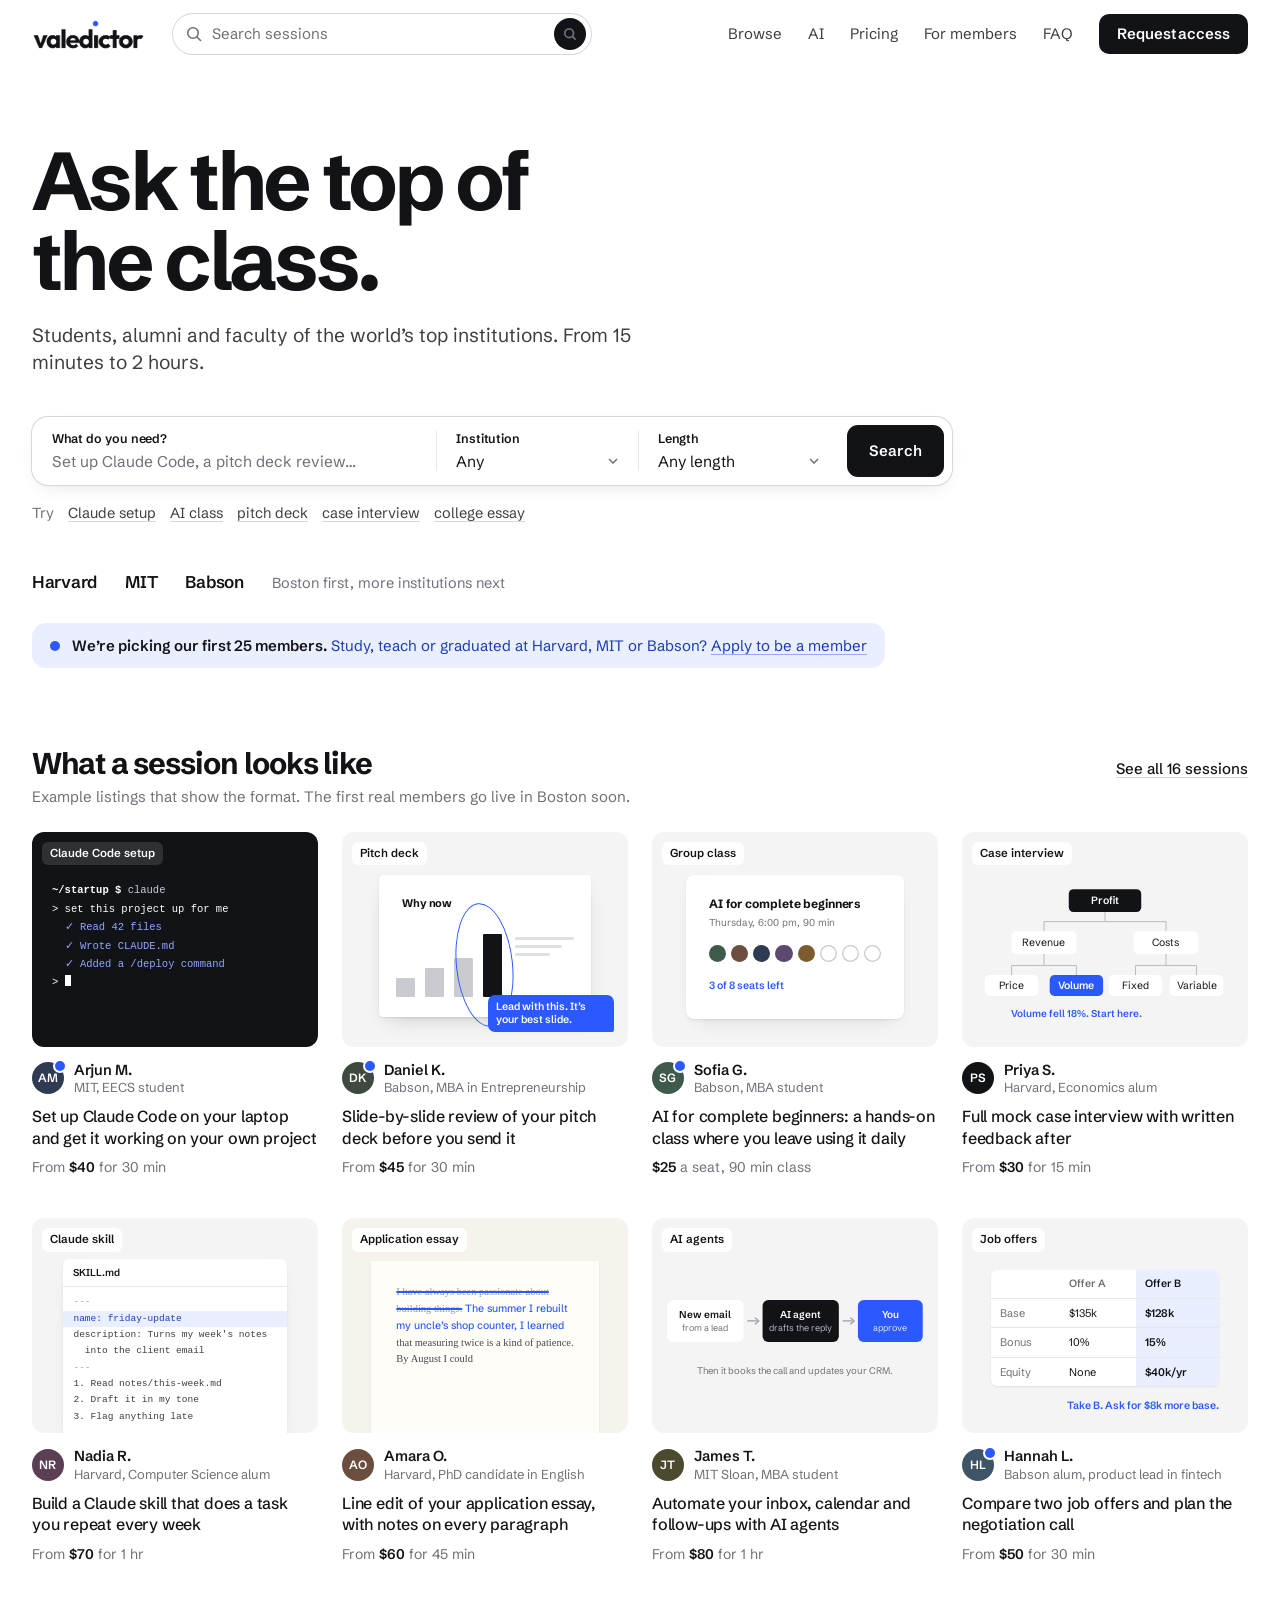
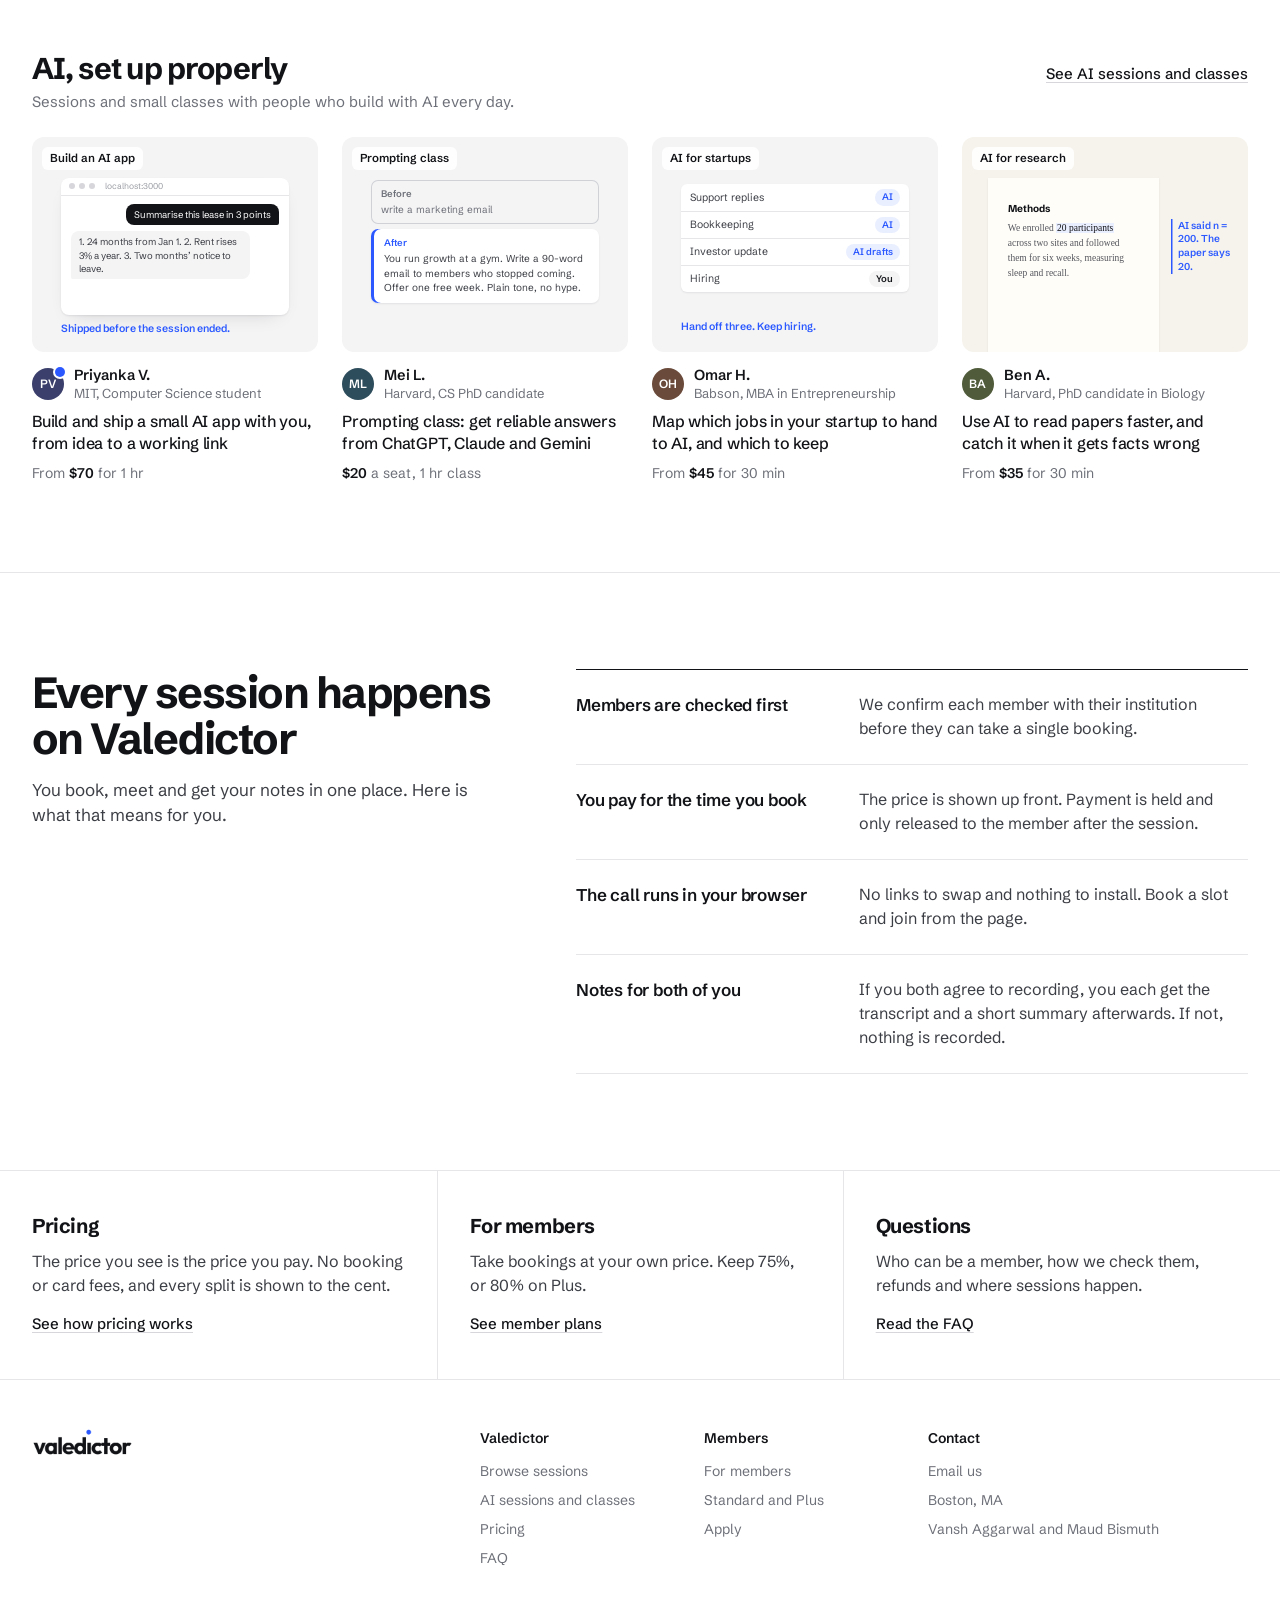
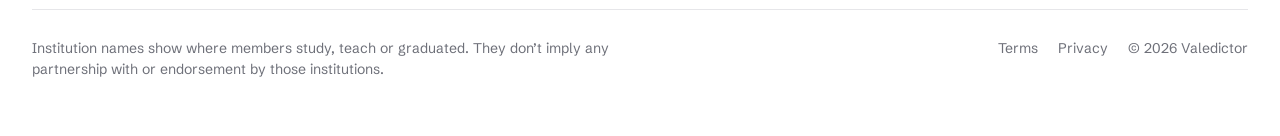
==== commit 0aad75a8: "web: member application page, first-25 callout, privacy and FAQ for launch week (not published); vau" ====
--- a/index.html
+++ b/index.html
@@ -85,12 +85,14 @@
       </div>
 
       <div class="where"><b>Harvard</b><b>MIT</b><b>Babson</b><span>Boston first, more institutions next</span></div>
+
+      <a class="first25" href="/apply/"><i class="dot" aria-hidden="true"></i><span><b>We’re picking our first 25 members.</b> Study, teach or graduated at Harvard, MIT or Babson? <u>Apply to be a member</u></span></a>
     </div>
   </section>
 
   <section class="shelf" aria-labelledby="popH">
     <div class="wrap">
-      <div class="hd"><div><h2 id="popH">Popular right now</h2><p class="sub">Example listings that show the format. Real members go live in Boston first.</p></div><a href="/sessions/">See all 16 sessions</a></div>
+      <div class="hd"><div><h2 id="popH">What a session looks like</h2><p class="sub">Example listings that show the format. The first real members go live in Boston soon.</p></div><a href="/sessions/">See all 16 sessions</a></div>
       <div class="grid">
         <button class="card" data-id="claude" data-cat="ai code" data-inst="MIT" data-len="short hour" data-k="claude claude code setup set up install ai assistant terminal agent coding anthropic">
           <div class="th code term" aria-hidden="true">
@@ -292,7 +294,7 @@
   <div class="wrap">
     <div class="brand"><a href="/" class="logo" aria-label="Valedictor home"></a></div>
     <div><h4>Valedictor</h4><ul><li><a href="/sessions/">Browse sessions</a></li><li><a href="/ai/">AI sessions and classes</a></li><li><a href="/pricing/">Pricing</a></li><li><a href="/faq/">FAQ</a></li></ul></div>
-    <div><h4>Members</h4><ul><li><a href="/members/">For members</a></li><li><a href="/members/#plans">Standard and Plus</a></li><li><button class="link" type="button" data-request data-member>Apply</button></li></ul></div>
+    <div><h4>Members</h4><ul><li><a href="/members/">For members</a></li><li><a href="/members/#plans">Standard and Plus</a></li><li><a href="/apply/">Apply</a></li></ul></div>
     <div><h4>Contact</h4><ul><li><a href="mailto:valedictor2026@gmail.com">Email us</a></li><li>Boston, MA</li><li>Vansh Aggarwal and Maud Bismuth</li></ul></div>
     <div class="legal"><p>Institution names show where members study, teach or graduated. They don’t imply any partnership with or endorsement by those institutions.</p><span class="links"><a href="/terms/">Terms</a><a href="/privacy/">Privacy</a><span>© 2026 Valedictor</span></span></div>
   </div>
--- a/site.css
+++ b/site.css
@@ -94,6 +94,11 @@
 .try button:hover { color: var(--ink); text-decoration-color: currentColor; }
 .where { margin-top: 44px; display: flex; flex-wrap: wrap; align-items: baseline; gap: 6px 28px; font-size: 14.5px; color: var(--muted); }
 .where b { font-weight: 600; font-size: 17px; color: var(--ink); letter-spacing: -.015em; }
+.first25 { margin-top: 28px; display: inline-flex; align-items: flex-start; gap: 12px; max-width: 100%; padding: 12px 18px; border-radius: 14px; background: var(--blue-soft); color: #1B3BB0; font-size: 15px; line-height: 1.4; }
+.first25 .dot { width: 10px; height: 10px; margin-top: 6px; border-radius: 50%; background: var(--blue); flex: none; }
+.first25 b { font-weight: 600; color: var(--ink); }
+.first25 u { text-underline-offset: 3px; text-decoration-color: rgba(43,89,255,.45); white-space: nowrap; }
+.first25:hover u { text-decoration-color: currentColor; }
 
 /* browse */
 .browse { padding: 8px 0 96px; scroll-margin-top: 68px; }
@@ -458,6 +463,28 @@
 .doc th, .doc td { text-align: left; vertical-align: top; padding: 12px 16px 12px 0; border-top: 1px solid var(--line); }
 .doc th { font-weight: 600; color: var(--ink); width: 34%; }
 .doc td { color: var(--ink-2); }
+.apply .aform h2 { margin-top: 44px; }
+.apply .field select { width: 100%; height: 46px; border: 0; border-radius: 10px; padding: 0 36px 0 13px; font-size: 16px; outline: 0; box-shadow: inset 0 0 0 1px var(--line-2); background: #fff url("data:image/svg+xml,%3Csvg xmlns='http://www.w3.org/2000/svg' width='10' height='6'%3E%3Cpath d='M1 1l4 4 4-4' fill='none' stroke='%236E7079' stroke-width='1.5'/%3E%3C/svg%3E") right 14px center no-repeat; -webkit-appearance: none; appearance: none; cursor: pointer; }
+.apply .field select:focus { box-shadow: inset 0 0 0 2px var(--ink); }
+.apply .field.miss input, .apply .field.miss select, .apply .field.miss textarea { box-shadow: inset 0 0 0 2px #C2412D; }
+.chips { border: 0; margin-top: 18px; display: flex; flex-wrap: wrap; gap: 8px; }
+.chips legend { font-size: 13.5px; font-weight: 500; margin-bottom: 10px; }
+.chips label { cursor: pointer; }
+.chips input { position: absolute; opacity: 0; pointer-events: none; }
+.chips span { display: inline-block; padding: 8px 14px; border-radius: 999px; font-size: 14.5px; box-shadow: inset 0 0 0 1px var(--line-2); color: var(--ink-2); }
+.chips input:checked + span { background: var(--ink); color: #fff; box-shadow: none; }
+.chips input:focus-visible + span { outline: 2px solid var(--blue); outline-offset: 2px; }
+.checks { margin-top: 24px; display: grid; gap: 12px; }
+.checks label { display: flex; gap: 10px; align-items: flex-start; font-size: 15px; color: var(--ink-2); cursor: pointer; }
+.checks input { margin-top: 3px; width: 17px; height: 17px; accent-color: var(--ink); flex: none; }
+.apply .hp { position: absolute; left: -9999px; width: 1px; height: 1px; opacity: 0; }
+.apply .err { margin-top: 20px; padding: 12px 14px; border-radius: 10px; background: #FDF0EE; color: #8A2A1C; font-size: 14px; }
+.apply .err a { color: inherit; font-weight: 500; }
+.apply .btn.send { margin-top: 24px; height: 50px; padding: 0 28px; }
+.apply .btn.send:disabled { opacity: .7; cursor: default; }
+.apply .adone { margin-top: 32px; padding: 28px; border-radius: 16px; background: var(--surface); }
+.apply .adone h2 { margin-top: 0; }
+@media (max-width: 640px) { .apply .fields { grid-template-columns: 1fr; } .doc h1 { font-size: 36px; } }
 .lost { max-width: 720px; margin: 0 auto; padding: 120px var(--pad) 140px; }
 .lost h1 { font-size: 56px; line-height: 1.04; letter-spacing: -.04em; max-width: none; }
 .lost p { margin-top: 18px; font-size: 18px; color: var(--ink-2); }
